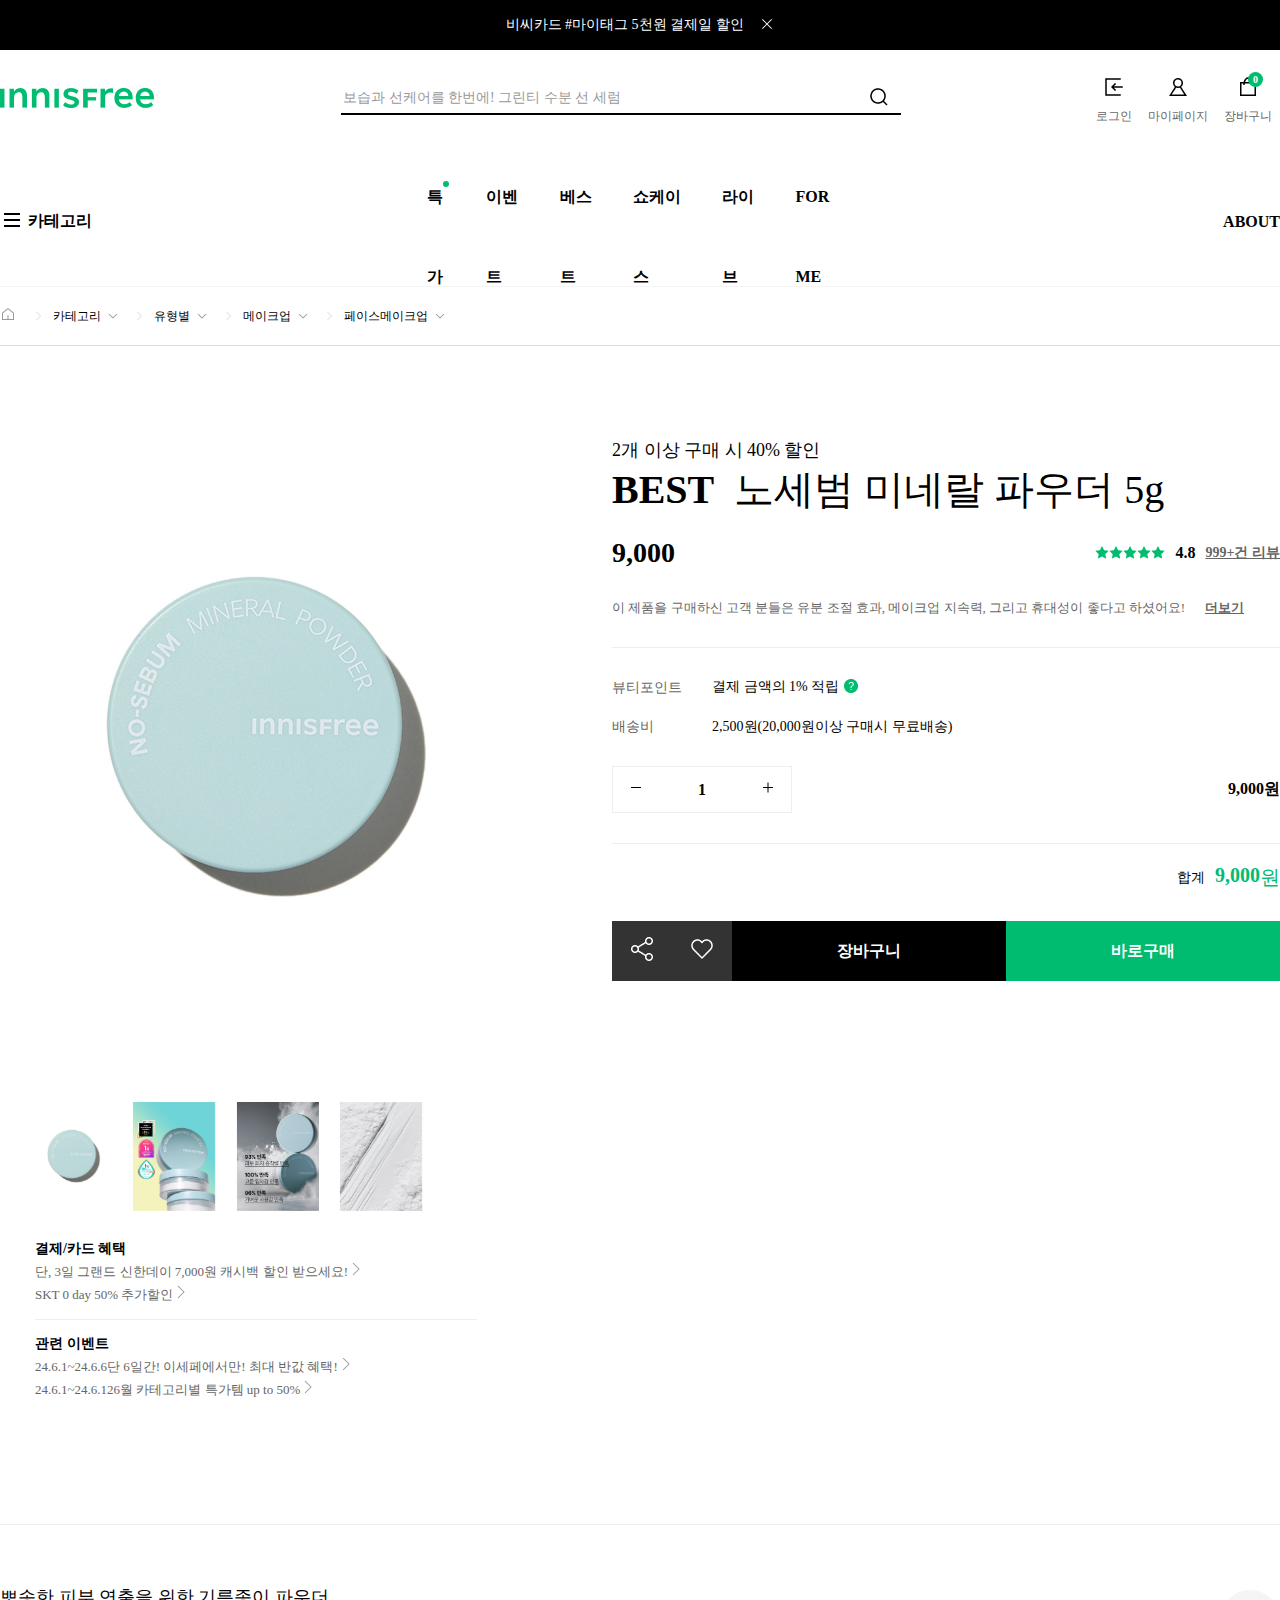
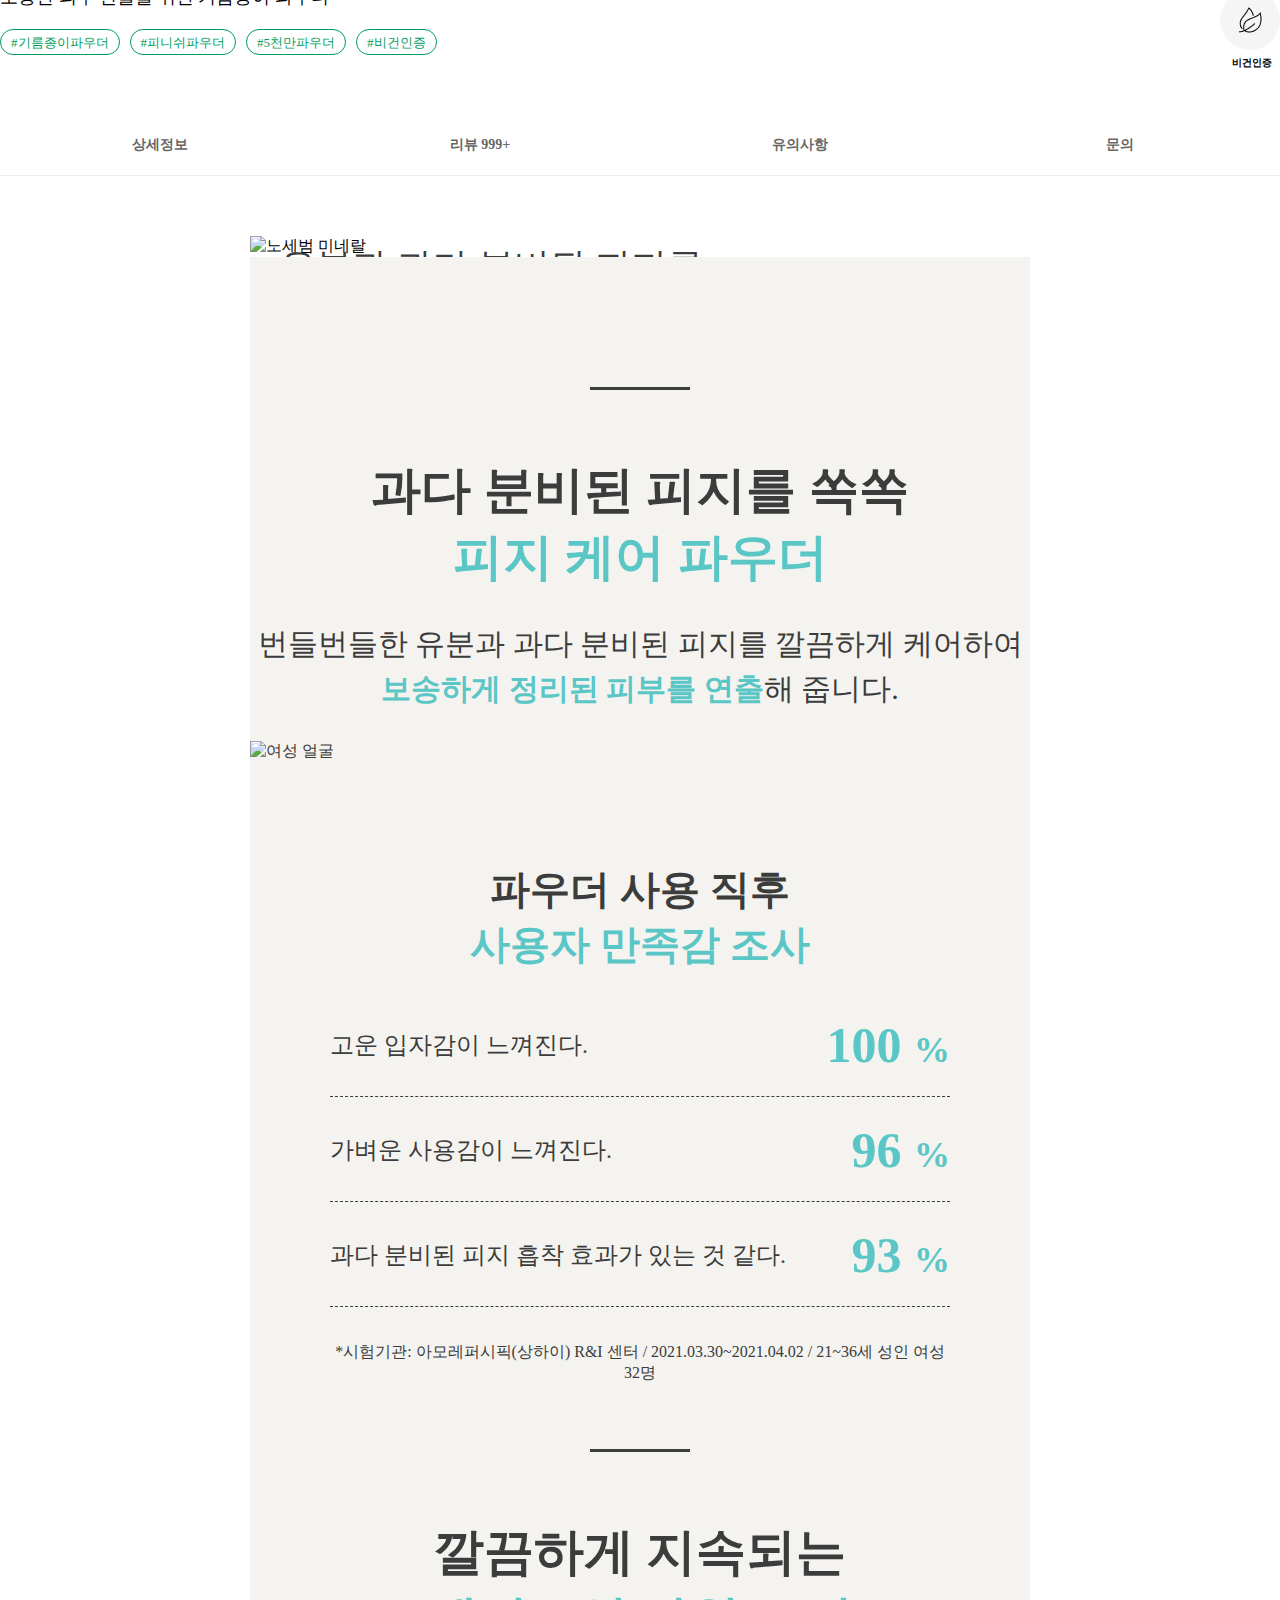
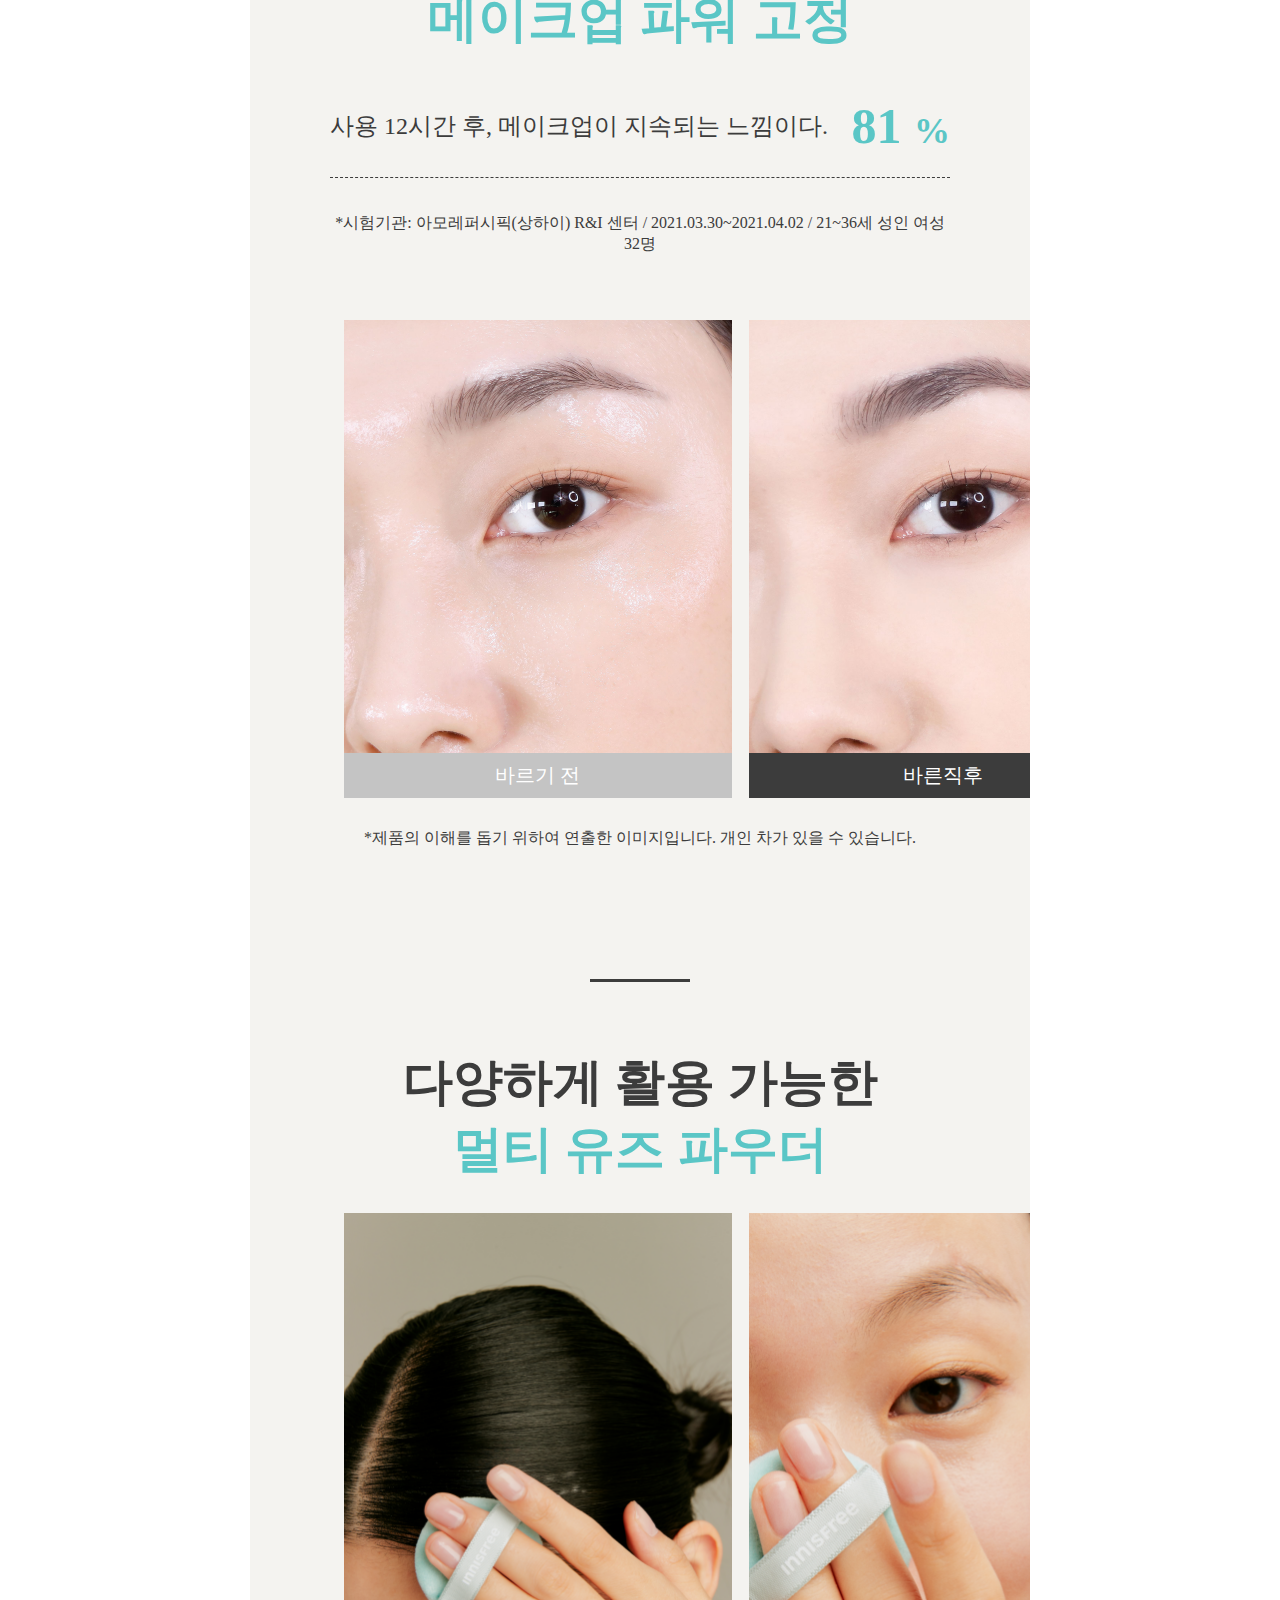
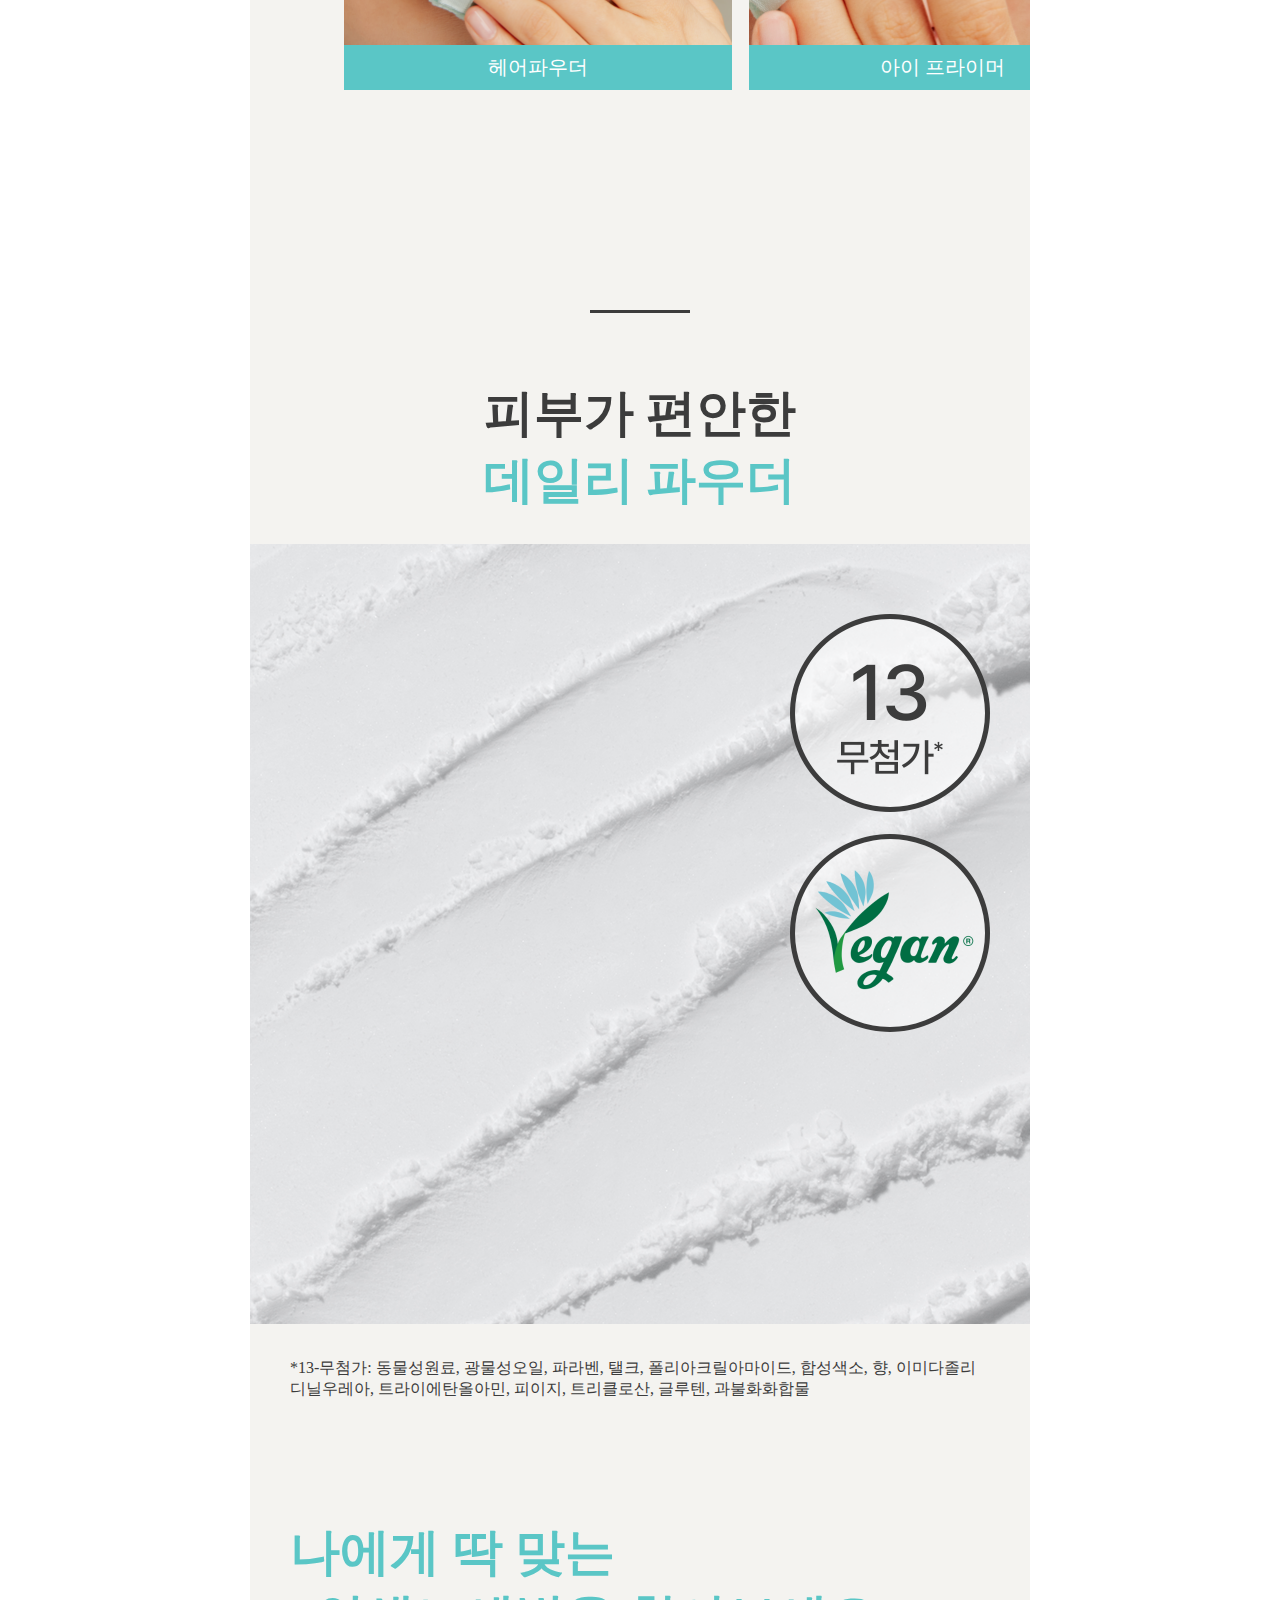
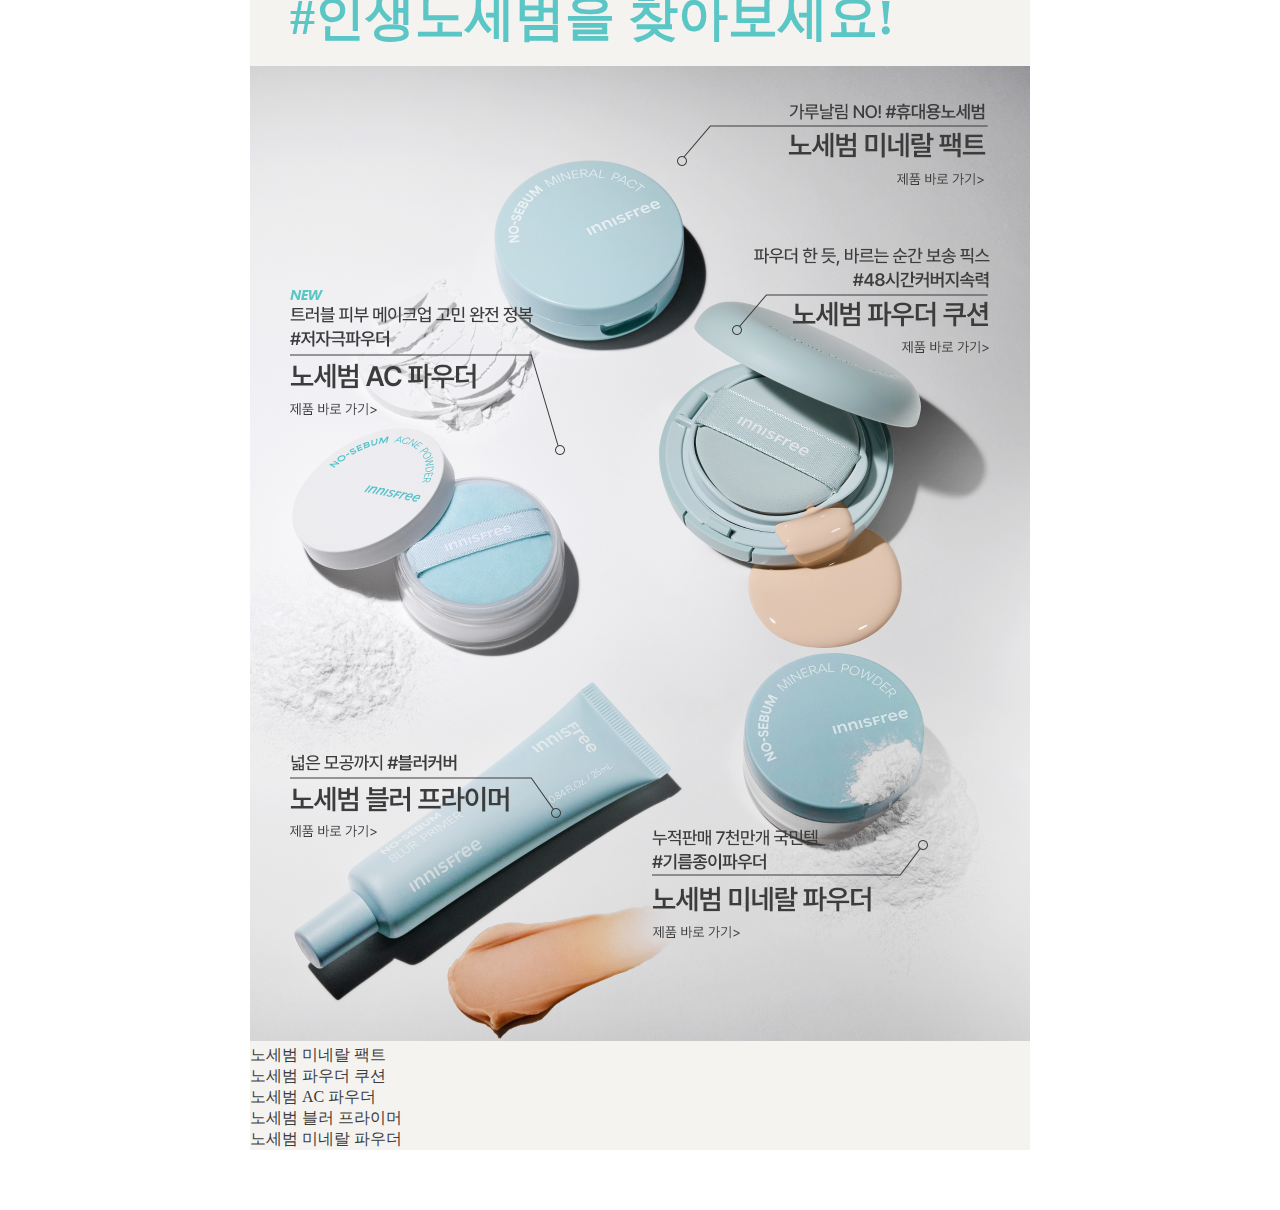
==== innisfree/index.html @ f5bc76f6 "슬라이드 이미지 수정" ====
<!DOCTYPE html>
<html lang="ko">

<head>
    <meta charset="UTF-8">
    <meta name="viewport" content="width=device-width, initial-scale=1.0">
    <meta property="description" content="이니스프리 노세범 파우더 상세페이지">
    <meta property="og:type" content="website">
    <meta property="og:title" content="이니스프리">
    <meta property="og:url" content="배포 후 생성 url">
    <meta property="og:image" content="./images/logo_innisfree.png">
    <title>이니스프리 노세범 파우더</title>
    <!-- CSS -->
    <link rel="stylesheet" href="https://cdn.jsdelivr.net/npm/swiper@11/swiper-bundle.min.css" />
    <link rel="stylesheet" href="css/global.css">
    <link rel="stylesheet" href="css/font.css">
    <link rel="stylesheet" href="css/style.css">
    <!-- JS -->
    <script src="https://cdn.jsdelivr.net/npm/swiper@11/swiper-bundle.min.js"></script>
    <script src="js/swiper.js"></script>
    <script src="js/jquery-3.7.1.min.js"></script>
</head>

<body>
    <div class="banner-top fs14">
        <p>비씨카드 #마이태그 5천원 결제일 할인<img src="images/ico_close16_white.png" alt="닫기"></p>
    </div>
    <header class="header">
        <div class="innerHeader">
            <div class="logo">
                <img src="images/logo_innisfree.png" alt="이니스프리 로고">
            </div>
            <fieldset class="innerHeader_sch">
                <legend>검색어 입력</legend>
                <input type="text" class="header_sch fs14">
                <button class="btn">
                    <div class="sch_icon">
                        <img src="images/ico_search24_black.png" alt="검색">
                    </div>
                </button>
                <!-- 검색창 텍스트 롤링 -->
                <div class="scroll_text fs14">
                    <ul class="scrollRoll" id="ticker">
                        <li>보습과 선케어를 한번에! 그린티 수분 선 세럼</li>
                        <li>그린티 장인 이니스프리 그린티 함유 제품 특가</li>
                    </ul>
                </div>
            </fieldset>

            <div class="header_dire">
                <ul class="dire_btn fs12">
                    <li class="dire_btn_list">
                        <a href="#">
                            <img src="images/ico_login24_black.png" alt="로그인">
                            <span>로그인</span>
                        </a>
                    </li>
                    <li class="dire_btn_list">
                        <a href="#">
                            <img src="images/ico_mypage24_black.png" alt="마이페이지">
                            <span>마이페이지</span>
                        </a>
                    </li>
                    <li class="dire_btn_list">
                        <a href="#">
                            <img src="images/ico_cart24_black.png" alt="장바구니">
                            <span>장바구니</span>
                            <span class="cart_count">0</span>
                        </a>
                    </li>
                </ul>
            </div>
        </div>
    </header>
    <!-- 메뉴 -->
    <div class="nav_wrap">
        <div class="nav_inner">
            <button class="category">
                <span><img src="images/ico_category.png" alt=""></span>
                카테고리
            </button>
        </div>
        <nav class="nav_inner gnb">
            <ul class="gnb_list">
                <li><a href="#">특가</a></li>
                <li><a href="#">이벤트</a></li>
                <li><a href="#">베스트</a></li>
                <li><a href="#">쇼케이스</a></li>
                <li><a href="#">라이브</a></li>
                <li><a href="#">FOR ME</a></li>
            </ul>
        </nav>
        <div class="nav_inner about">
            <a href="#">ABOUT</a>
        </div>
    </div>
    <!-- 서브카테고리 -->
    <section class="category" id="contentWith">
        <div class="sub_category">
            <ul class="sub_category_list fs12">
                <li>
                    <a href="#">
                        <img src="images/ico_location_home.png" alt="홈">
                    </a>
                </li>
                <li>
                    카테고리
                    <ul class="sub_category_inner fs14">
                        <li>카테고리</li>
                        <li>특가</li>
                        <li>이벤트</li>
                        <li>베스트</li>
                        <li>라이브</li>
                        <li>FOR ME</li>
                        <li>ABOUT</li>
                        <li>고객센터</li>
                        <li>마이페이지</li>
                        <li>공병수거 캠페인</li>
                        <li>멤버십</li>
                    </ul>
                </li>
                <li>
                    유형별
                    <ul class="sub_category_inner fs14">
                        <li>카테고리</li>
                        <li>특가</li>
                    </ul>
                </li>
                <li>
                    메이크업
                    <ul class="sub_category_inner fs14">
                        <li>스킨케어</li>
                        <li>메이크업</li>
                        <li>남성</li>
                        <li>헤어/바디/펫</li>
                        <li>기획 세트</li>
                        <li>미용소품</li>
                    </ul>
                </li>
                <li>
                    페이스메이크업
                    <ul class="sub_category_inner fs14">
                        <li>페이스메이크업</li>
                        <li>아이메이크업</li>
                        <li>립메이크업</li>
                        <li>네일</li>
                        <li>기획 세트</li>
                    </ul>
                </li>
            </ul>
        </div>
    </section>
    <!-- 메인 -->
    <main>
        <section id="contentWith" class="pdt_content">
            <!-- swiper 슬라이드 -->
            <div class="swiper_container">
                <div class="mySwiper2 swiper pdtslide">
                    <ul class="pdtslide_list swiper-wrapper">
                        <li class="swiper-slide pdtslide_inner">
                            <img src="images/main_slide_01.jpeg" />
                        </li>
                        <li class="swiper-slide pdtslide_inner">
                            <img src="images/main_slide_02.jpg" />
                        </li>
                        <li class="swiper-slide pdtslide_inner">
                            <img src="images/main_slide_03.jpg" />
                        </li>
                        <li class="swiper-slide pdtslide_inner">
                            <img src="images/main_slide_04.jpg" />
                        </li>
                    </ul>
                </div>
                <!-- swiper 썸네일 -->
                <div thumbsSlider="" class="swiper pdtslideThumb mySwiper">
                    <ul class="swiper-wrapper thumbList">
                        <li class="swiper-slide thumbList_inner">
                            <img src="images/main_slide_01.jpeg" />
                        </li>
                        <li class="swiper-slide thumbList_inner">
                            <img src="images/main_slide_02.jpg" />
                        </li>
                        <li class="swiper-slide thumbList_inner">
                            <img src="images/main_slide_03.jpg" />
                        </li>
                        <li class="swiper-slide thumbList_inner">
                            <img src="images/main_slide_04.jpg" />
                        </li>
                        <div class="swiper_control">
                            <div class="swiper-button-next">
                                <img src="images/arr_r24_gray.png" alt="화살표">
                            </div>
                            <div class="swiper-button-prev">
                                <img src="images/arr_r24_gray.png" alt="화살표">
                            </div>
                        </div>
                    </ul>
                </div>
                <!-- 카드 혜택 -->
                <div class="pdt_benefit">
                    <div class="bene_inner">
                        <p class="fs14">결제/카드 혜택</p>
                        <span class="fs13">단, 3일 그랜드 신한데이 7,000원 캐시백 할인 받으세요!</span>
                        <span class="fs13">SKT 0 day 50% 추가할인</span>
                    </div>
                    <div class="bene_inner">
                        <p class="fs14">관련 이벤트</p>
                        <span class="fs13">24.6.1~24.6.6단 6일간! 이세페에서만! 최대 반값 혜택!</span>
                        <span class="fs13">24.6.1~24.6.126월 카테고리별 특가템 up to 50%</span>
                    </div>
                </div>
            </div>
            <!-- 상품 가격 -->
            <div class="pdt_content_wrap">
                <div class="pdt_info">
                    <div class="title_wrap">
                        <span class="pdtToptxt fs18">
                            2개 이상 구매 시 40% 할인
                        </span>
                        <h2 class="tit fs40">
                            <span>BEST</span>노세범 미네랄 파우더 5g
                        </h2>
                    </div>
                    <div class="pdt_price">
                        <h3 class="fs28">9,000</h3>
                        <div class="pdt_price_rv">
                            <a href="#">
                                <img src="images/stars_grade.png" alt="별 평점">
                                <span class="price_rv_inner">4.8</span>
                                <span class="fs14">999+건 리뷰</span>
                            </a>
                        </div>
                    </div>
                    <div class="pdt_review fs13">
                        <p>
                            이 제품을 구매하신 고객 분들은 유분 조절 효과, 메이크업 지속력, 그리고 휴대성이 좋다고 하셨어요!
                        </p>
                        <button class="moreBtn">
                            <a href="#">
                                더보기
                            </a>
                        </button>
                    </div>
                </div>
                <div class="pdtOrderTxt fs14">
                    <dl>
                        <dt class="pdtOrderTxt_1">뷰티포인트</dt>
                        <dt class="pdtOrderTxt_2">결제 금액의 1% 적립
                            <button>
                                <img src="images/ico_tooltip.png" alt="">
                            </button>
                        </dt>
                    </dl>
                    <dl>
                        <dt class="pdtOrderTxt_1">배송비</dt>
                        <dt class="pdtOrderTxt_2">2,500원(20,000원이상 구매시 무료배송)</dt>
                    </dl>
                </div>
                <div class="pdtCount">
                    <div class="pdt_inner">
                        <button onclick="changeCount('minus');" class="minusBtn" id="minusBtn">
                            <img src="images/ico_dec.png" alt="수량 감소">
                        </button>
                        <input type="text" value="1" class="pdtcalc" id="result">
                        <button onclick="changeCount('plus');" class="plusBtn" id="plusBtn">
                            <img src="images/ico_inc.png" alt="수량 증가">
                        </button>
                    </div>
                    <p>9,000원</p>
                </div>
                <div class="pdtTotal fs20">
                    <span class="fs14">합계</span>
                    <span class="pdtTot_Sum" id="pdtTot_Sum">9,000</span>원
                </div>
                <div class=" btnWrap">
                    <button class="btn_ico">
                        <img src="images/ico_share_white.png" alt="공유하기">
                    </button>
                    <button class="btn_ico">
                        <img src="images/ico_heart32_white.png" alt="찜하기">
                    </button>
                    <button class="cartBtn">
                        장바구니
                    </button>
                    <button class="buyBtn">
                        바로구매
                    </button>
                </div>
            </div>
        </section>
        <!-- 상품 해시태그 & 비건 인증 -->
        <section id="contentWith" class="pdt_tag">
            <div class="pdt_tag_inner">
                <h3 class="description fs18">
                    뽀송한 피부 연출을 위한 기름종이 파우더
                </h3>
                <ul class="fs13">
                    <li>#기름종이파우더</li>
                    <li>#피니쉬파우더</li>
                    <li>#5천만파우더</li>
                    <li>#비건인증</li>
                </ul>
            </div>
            <div class="vegan_mark">
                <img src="images/ico_vegan.png" alt="비건인증마크">
                <span>비건인증</span>
            </div>
        </section>
        <!-- 탭메뉴 -->
        <section class="pdt_tabmenu" id="contentWith">
            <div class="tabmenu_wrap">
                <ul class="tabmenu_inner fs14" id="tabmenu_inner">
                    <li onclick="tabOpen()" data-tab-target="#tab1"><a href="#">상세정보</a>
                    </li>
                    <li onclick="tabOpen()" data-tab-target="#tab2"><a href="#">리뷰 <span>999+</span></a>
                    </li>
                    <li onclick="tabOpen()" data-tab-target="#tab3"><a href="#">유의사항</a></li>
                    <li onclick="tabOpen()" data-tab-target="#tab4"><a href="#">문의</a></li>
                </ul>
            </div>
            <div class="tabmenu_contents">
                <div class="tabCon_list">
                    <div class="prd_sec">
                        <!-- sec01 -->
                        <section class="sec01 w780">
                            <img src="images/img_sec01.png" alt="노세범 미네랄">
                            <div class="sec_text">
                                <p class="sub fs36">
                                    유분과 과다 분비된 피지를<br>
                                    깔끔하게 케어해주는 기름종이 파우더
                                </p>
                                <h2 class="titimg">
                                    <img src="images/img_nosebum_title.png" alt="노세범 제품명">
                                </h2>
                                <p class="subB fs30">노세범 미네랄 파우더</p>
                            </div>
                        </section>
                        <!-- sec02 -->
                        <section class="sec02 w780">
                            <div class="sec_text">
                                <h2 class="subtitle fs50">
                                    과다 분비된 피지를 쏙쏙<br>
                                    <span class="txt_mint">피지 케어 파우더</span>
                                </h2>
                                <p class="sub fs30">
                                    번들번들한 유분과 과다 분비된 피지를 깔끔하게 케어하여
                                    <span class="txt_mint">보송하게 정리된 피부를 연출</span>해 줍니다.
                                </p>
                            </div>
                            <img src="images/img_sec02.png" alt="여성 얼굴" class="sec02_img">
                            <div class="sec_review">
                                <h3 class="title2 fs40">
                                    파우더 사용 직후<br>
                                    <span class="txt_mint">사용자 만족감 조사</span>
                                </h3>
                                <div class="review_list">
                                    <div class="review_inner">
                                        <span class="txt fs24">
                                            고운 입자감이 느껴진다.
                                        </span>
                                        <div class="rv_num txt_mint fs36">
                                            <span class="rv_count fs50" id="rv_count1">100
                                            </span>
                                            %
                                        </div>
                                    </div>
                                    <div class="review_inner">
                                        <span class="txt fs24">
                                            가벼운 사용감이 느껴진다.
                                        </span>
                                        <div class="rv_num txt_mint fs36">
                                            <span class="rv_count fs50" id="rv_count2">96
                                            </span>
                                            %
                                        </div>
                                    </div>
                                    <div class="review_inner">
                                        <span class="txt fs24">과다 분비된 피지 흡착 효과가 있는 것 같다.</span>
                                        <div class="rv_num txt_mint fs36">
                                            <span class="rv_count fs50" id="rv_count3">93
                                            </span>
                                            %
                                        </div>
                                    </div>
                                    <p>*시험기관: 아모레퍼시픽(상하이) R&I 센터 / 2021.03.30~2021.04.02 / 21~36세 성인 여성 32명
                                    </p>
                                </div>
                                <div class="sec_text">
                                    <h2 class="subtitle fs50">
                                        깔끔하게 지속되는<br>
                                        <span class="txt_mint">메이크업 파워 고정</span>
                                    </h2>
                                    <div class="review_list">
                                        <div class="review_inner">
                                            <span class="txt fs24">사용 12시간 후, 메이크업이 지속되는 느낌이다.</span>
                                            <div class="rv_num txt_mint fs36">
                                                <span class="rv_count fs50" id="rv_count4">81
                                                </span>
                                                %
                                            </div>
                                        </div>
                                        <p>*시험기관: 아모레퍼시픽(상하이) R&I 센터 / 2021.03.30~2021.04.02 / 21~36세 성인 여성 32명
                                        </p>
                                    </div>
                                </div>
                            </div>
                            <!-- sec02 Swiper -->
                            <div class="swiper mySwiper review_slide01">
                                <div class="swiper-wrapper review_slide_wrapper">
                                    <div class="swiper-slide review_slide rvSlide01">
                                        <img src="images/img_sec02_slide1.png" alt="">
                                        <span class="txt fs20">바르기 전</span>
                                    </div>
                                    <div class="swiper-slide review_slide rvSlide02">
                                        <img src="images/img_sec02_slide2.png" alt="">
                                        <span class="txt fs20">바른직후</span>
                                    </div>
                                    <div class="swiper-slide review_slide rvSlide03">
                                        <img src="images/img_sec02_slide3.png" alt="">
                                        <span class="txt fs20">12시간 후</span>
                                    </div>
                                </div>
                                <p>*제품의 이해를 돕기 위하여 연출한 이미지입니다. 개인 차가 있을 수 있습니다.</p>
                            </div>
                        </section>
                        <!-- sec03 -->
                        <section class="sec03 w780">
                            <div class="sec_text">
                                <h2 class="subtitle fs50">
                                    다양하게 활용 가능한<br>
                                    <span class="txt_mint">멀티 유즈 파우더</span>
                                </h2>
                            </div>
                            <!-- sec03 Swiper -->
                            <div class="swiper mySwiper review_slide02">
                                <div class="swiper-wrapper review_slide_wrapper">
                                    <div class="swiper-slide review_slide rvSlide04">
                                        <img src="images/img_sec02_slide4.png" alt="">
                                        <span class="txt fs20">헤어파우더</span>
                                    </div>
                                    <div class="swiper-slide review_slide rvSlide05">
                                        <img src="images/img_sec02_slide5.png" alt="">
                                        <span class="txt fs20">아이 프라이머</span>
                                    </div>
                                    <div class="swiper-slide review_slide rvSlide06">
                                        <img src="images/img_sec02_slide6.png" alt="">
                                        <span class="txt fs20">스킨케어 픽서</span>
                                    </div>
                                </div>
                            </div>
                        </section>
                        <!-- sec04 -->
                        <section class="sec04 w780">
                            <div class="sec_text">
                                <h2 class="subtitle fs50">
                                    피부가 편안한<br>
                                    <span class="txt_mint">데일리 파우더</span>
                                </h2>
                            </div>
                            <div class="sec04_texture">
                                <img src="images/img_sec04.png" alt="노세범 텍스쳐">
                            </div>
                            <p>*13-무첨가: 동물성원료, 광물성오일, 파라벤, 탤크, 폴리아크릴아마이드, 합성색소, 향, 이미다졸리디닐우레아, 트라이에탄올아민, 피이지, 트리클로산,
                                글루텐, 과불화화합물</p>
                        </section>
                        <!-- sec05 -->
                        <section class="sec05 w780">
                            <h3 class="prdsubtit txt_mint fs50">
                                나에게 딱 맞는<br>
                                #인생노세범을 찾아보세요!
                            </h3>
                            <div class="sec05_drc">
                                <div class="sec05_prdImg">
                                    <img src="images/img_sec05.png" alt="노세범 시리즈">
                                </div>
                                <div class="sec05_btns">
                                    <div class="sec05_bt1">
                                        <span class="hide">노세범 미네랄 팩트</span>
                                        <a href="#"></a>
                                    </div>
                                    <div class="sec05_bt2">
                                        <span class="hide">노세범 파우더 쿠션</span>
                                        <a href="#"></a>
                                    </div>
                                    <div class="sec05_bt3">
                                        <span class="hide">노세범 AC 파우더</span>
                                        <a href="#"></a>
                                    </div>
                                    <div class="sec05_bt4">
                                        <span class="hide">노세범 블러 프라이머</span>
                                        <a href="#"></a>
                                    </div>
                                    <div class="sec05_bt5">
                                        <span class="hide">노세범 미네랄 파우더</span>
                                        <a href="#"></a>
                                    </div>
                                </div>
                            </div>

                        </section>
                    </div>
                </div>
        </section>
    </main>


    <script src="js/main.js"></script>
</body>


</html>
---- innisfree/css/global.css ----
@charset "utf-8";

:root {
    /* color */
    --color-accent: #00BC70;
    --color-accent2: #009D5E;
    --color-sub1: #5AC6C6;
    --color-sub2: #F4F3F0;
    --color_white: #FFFFFF;
    --color_black: #000000;
    --color_darkBlack: #3c3c3c;
    --color_darkGray: #666666;
    --color_gray1: #C4C4C4;
    --color_gray2: #d9d9d9;
    --color_gray3: #EEEEEE;
    --color_gray4: #f5f5f5;
    --color_gray5: #dddddd;


    /* font-size */
    .fs12 {
        font-size: 0.75rem;
    }

    .fs13 {
        font-size: 0.813rem;
    }

    .fs14 {
        font-size: 0.875rem;
    }

    .fs18 {
        font-size: 1.125rem;
    }

    .fs20 {
        font-size: 1.25rem;
    }

    .fs22 {
        font-size: 1.375rem;
    }

    .fs24 {
        font-size: 1.5rem;
    }

    .fs28 {
        font-size: 1.75rem;
    }

    .fs30 {
        font-size: 1.875rem;
    }

    .fs32 {
        font-size: 2rem;
    }

    .fs36 {
        font-size: 2.25rem;
    }

    .fs40 {
        font-size: 2.5rem;
    }

    .fs44 {
        font-size: 2.75rem;
    }

    .fs50 {
        font-size: 3.125rem;
    }


    /* width */
    .w780 {
        width: 780px;
        margin: 0 auto;
    }

    .w780>img {
        width: 100%;
        display: flex;
    }
}
---- innisfree/css/font.css ----
@charset "utf-8";

@font-face {
    font-family: 'Pretendard';
    font-weight: 300;
    font-display: swap;
    src: local('Pretendard Light'),
        url(../fonts/Pretendard-ExtraLight.woff2) format('woff2');
}

@font-face {
    font-family: 'Pretendard';
    font-weight: 400;
    font-display: swap;
    src: local('Pretendard Regular'),
        url(../fonts/Pretendard-Regular.woff2) format('woff2');
}

@font-face {
    font-family: 'Pretendard';
    font-weight: 500;
    font-display: swap;
    src: local('Pretendard Medium'),
        url(../fonts/Pretendard-Medium.woff2) format('woff2');
}

@font-face {
    font-family: 'Pretendard';
    font-weight: 600;
    font-display: swap;
    src: local('Pretendard Bold'),
        url(../fonts/Pretendard-Bold.woff2) format('woff2');
}

@font-face {
    font-family: 'Pretendard';
    font-weight: 700;
    font-display: swap;
    src: local('Pretendard Black'),
        url(../fonts/Pretendard-Black.woff2) format('woff2');
}
---- innisfree/css/style.css ----
@charset "utf-8";
@import url('reset.css');

/* 공통속성 */
/* input, 버튼 */
input,
button {
    all: unset;
    cursor: pointer;
    vertical-align: middle;
}

#contentWith {
    max-width: 1280px;
    margin: 0 auto;
}

/*강조 색상*/
.txt_mint {
    color: var(--color-sub1);
}

/* banner-top */
.banner-top {
    height: 50px;
    line-height: 50px;
    color: var(--color_white);
    background: var(--color_black);
}

.banner-top>p {
    display: flex;
    align-items: center;
    justify-content: center;
}

.banner-top>p>img {
    margin-left: 15px;
    margin-top: -3px;
}

/*header */
header .innerHeader {
    max-width: 1280px;
    margin: auto;
    display: flex;
    justify-content: space-between;
    align-items: center;
    padding-top: 25px;
}

header .innerHeader .innerHeader_sch {
    position: relative;
    width: 560px;
    display: flex;
    justify-content: space-between;
    color: #999999;
    border-bottom: 2px solid var(--color_black);
    padding-right: 10px;
}

header .innerHeader .innerHeader_sch>legend {
    display: none;
}

header .innerHeader .scroll_text {
    position: absolute;
    height: 50px;
    overflow: hidden;
    left: 2px;
    top: -12px;
}

header .innerHeader .scroll_text .scrollRoll {
    position: relative;
    width: 100%;
    height: auto;
}

header .innerHeader .scroll_text .scrollRoll>li {
    width: 100%;
    height: 50px;
    line-height: 50px;
}

/* header_dire */
header .innerHeader .header_dire .dire_btn {
    display: flex;
}

header .innerHeader .header_dire .dire_btn .dire_btn_list {
    text-align: center;
    margin: 0 8px;
}

header .innerHeader .header_dire .dire_btn .dire_btn_list>a>span {
    display: block;
    text-align: center;
    color: var(--color_darkGray);
    margin-top: 5px;
    position: relative;
}

header .innerHeader .header_dire .dire_btn .dire_btn_list .cart_count {
    display: inline-block;
    width: 15px;
    height: 15px;
    border-radius: 10px;
    font-size: 10px;
    line-height: 16px;
    font-weight: 700;
    background: var(--color-accent);
    color: var(--color_white);
    position: absolute;
    top: 67px;
}

/* nav */
.nav_wrap {
    max-width: 1280px;
    margin: auto;
    display: flex;
    justify-content: space-between;
    align-items: center;
    padding-top: 32px
}

.nav_wrap .nav_inner {
    font-weight: 800;
    width: calc(100% / 3);
}

.nav_wrap .nav_inner .category>span {
    display: inline-block;
    vertical-align: middle;
}

.nav_wrap .gnb .gnb_list {
    display: flex;
    justify-content: space-between;
}

.nav_wrap .gnb .gnb_list>li {
    margin-right: 30px;
    position: relative;
}

.nav_wrap .gnb .gnb_list>li:last-child {
    margin-right: 0;
}

.nav_wrap .gnb .gnb_list>li:first-child ::after {
    content: "";
    width: 6px;
    height: 6px;
    border-radius: 5px;
    background: var(--color-accent);
    position: absolute;
    top: 24px;
}

.nav_wrap .gnb .gnb_list>li>a {
    display: inline-block;
    line-height: 80px;
    height: 80px;
}

.nav_wrap .nav_inner.about {
    text-align: end;
}

/* section.category */
section.category .sub_category .sub_category_list {
    display: flex;
    align-items: center;
    height: 60px;
    border-top: 1px solid var(--color_gray4);
    border-bottom: 1px solid var(--color_gray5);
}

section.category .sub_category .sub_category_list>li {
    margin-left: 10px;
    cursor: pointer;
    position: relative;
}

section.category .sub_category .sub_category_list>li::before {
    content: "";
    display: inline-block;
    opacity: 0.3;
    width: 8px;
    height: 8px;
    margin: 0 8px;
    background: url('../images/arr_r16_gray.png') no-repeat 50% 50%;
}

section.category .sub_category .sub_category_list>li::after {
    content: "";
    display: inline-block;
    width: 8px;
    height: 8px;
    margin-left: 5px;
    background: url('../images/arr_location_gray.png') no-repeat 50% 50%;
}

section.category .sub_category .sub_category_list>li:first-child {
    margin: 0;
    display: flex;
    align-items: center;
}

section.category .sub_category .sub_category_list>li:first-child::before {
    display: none;
}

section.category .sub_category .sub_category_list>li:first-child::after {
    display: none;
}

section.category .sub_category .sub_category_list>li>.sub_category_inner {
    position: absolute;
    background: var(--color_white);
    border: 1px solid var(--color_gray5);
    max-height: 420px;
    width: 170px;
    top: 25px;
    left: 20px;
    padding: 0 10px;
    display: none;
    z-index: 10;
}

section.category .sub_category .sub_category_list>li>.sub_category_inner>li {
    padding: 10px 15px;
    color: var(--color_darkGray);
}

section.category .sub_category .sub_category_list>li>.sub_category_inner>li:hover {
    font-weight: 700;
    color: var(--color-accent);
}

/* * main 시작 * */
/* section. slide_content */
section.pdt_content {
    display: flex;
    padding: 60px 0 120px;
    border-bottom: 1px solid var(--color_gray3);
}

/* swiper css */
/* main slide */
.swiper_container {
    width: 40%;
}

.pdtslide.mySwiper2 {
    display: flex;
    width: 100%;
    overflow: hidden;
}

.pdtslide.mySwiper2 .pdtslide_list .pdtslide_inner>img {
    width: 500px;
}

/* slide Thumb */
.pdtslideThumb {
    margin: 25px 0;
    cursor: pointer;
}

.pdtslideThumb .thumbList .thumbList_inner>img {
    width: 82px;
    height: 109px;
    margin-left: 30px;
}

/* 슬라이드 버튼 */
.swiper-button-next::after,
.swiper-button-prev::after {
    display: none;
}

.swiper_control {
    position: absolute;
    top: 50%;
    width: 100%;
    display: none;
}

.pdtslideThumb:hover .swiper_control {
    display: block;

}

.swiper-button-prev {
    transform: rotate(180deg);
}

/* pdt_benefit */

section.pdt_content .pdt_benefit {
    padding: 0 35px;
}


section.pdt_content .pdt_benefit .bene_inner {
    margin-top: 15px;
}

section.pdt_content .pdt_benefit .bene_inner:last-child {
    border-top: 1px solid var(--color_gray3);
    padding-top: 15px;

}

section.pdt_content .pdt_benefit .bene_inner>p {
    font-weight: 800;
    padding-bottom: 5px;
}

section.pdt_content .pdt_benefit .bene_inner>span {
    color: var(--color_darkGray);
    margin-bottom: 5px;
    display: block;
    position: relative;
}

section.pdt_content .pdt_benefit .bene_inner>span::after {
    content: '';
    display: inline-block;
    width: 18px;
    height: 18px;
    top: -2px;
    position: absolute;
    background: url('../images/arr_r16_gray.png') no-repeat;
}

/* *상품가격시작* */
/* pst_content_wrap */

section.pdt_content .pdt_content_wrap {
    width: 55%;
    margin-left: 100px;
    margin-top: 32px;
}

section.pdt_content .pdt_content_wrap .pdt_info .title_wrap .pdtToptxt {
    margin-bottom: 5px;
}

section.pdt_content .pdt_content_wrap .pdt_info .title_wrap .tit>span {
    display: inline-block;
    margin-right: 20px;
    font-weight: 800;
}

section.pdt_content .pdt_content_wrap .pdt_info .pdt_price {
    display: flex;
    align-items: center;
    justify-content: space-between;
    padding: 20px 0 30px;
}

section.pdt_content .pdt_content_wrap .pdt_info .pdt_price>h3 {
    font-weight: 800;
}

section.pdt_content .pdt_content_wrap .pdt_info .pdt_price .pdt_price_rv>a {
    display: flex;
    align-items: center;
}

section.pdt_content .pdt_content_wrap .pdt_info .pdt_price .pdt_price_rv .price_rv_inner {
    margin: 0 10px;
    font-weight: 800;
}

section.pdt_content .pdt_content_wrap .pdt_info .pdt_price .pdt_price_rv>a>span:last-child {
    color: var(--color_darkGray);
    font-weight: 800;
    text-decoration: underline;
}

section.pdt_content .pdt_content_wrap .pdt_info .pdt_review {
    display: flex;
    padding-bottom: 30px;
    color: var(--color_darkGray);
}

section.pdt_content .pdt_content_wrap .pdt_info .pdt_review .moreBtn {
    font-weight: 800;
    margin-left: 20px;
    text-decoration: underline;
}

/* 주문혜택 */
section.pdt_content .pdt_content_wrap .pdtOrderTxt {
    display: flex;
    flex-direction: column;
    gap: 20px;
    padding: 30px 0;
    border-top: 1px solid var(--color_gray3);
}

section.pdt_content .pdt_content_wrap .pdtOrderTxt>dl {
    display: flex;
    align-items: center;
}

section.pdt_content .pdt_content_wrap .pdtOrderTxt>dl>dt.pdtOrderTxt_1 {
    color: var(--color_darkGray);
    width: 100px;
}


section.pdt_content .pdt_content_wrap .pdtCount {
    padding-bottom: 30px;
    display: flex;
    justify-content: space-between;
    align-items: center;
    border-bottom: 1px solid var(--color_gray3);
}

section.pdt_content .pdt_content_wrap .pdtCount .pdt_inner {
    display: inline-flex;
    width: 180px;
    align-items: center;
    justify-content: space-between;
    border: 1px solid var(--color_gray3)
}

section.pdt_content .pdt_content_wrap .pdtCount .pdt_inner>button {
    padding: 12px 15px;
    flex: none;
}

section.pdt_content .pdt_content_wrap .pdtCount .pdt_inner .pdtcalc {
    text-align: center;
    font-weight: 800;
    flex: 1;
    width: 100%;
}

section.pdt_content .pdt_content_wrap .pdtCount>p {
    font-weight: 800;
}

/* 총 가격 */
section.pdt_content .pdt_content_wrap .pdtTotal {
    display: flex;
    justify-content: end;
    padding-top: 20px;
    color: var(--color-accent);
}

section.pdt_content .pdt_content_wrap .pdtTotal>span.fs14 {
    display: inline-block;
    margin-top: 5px;
    color: var(--color_black);
}

section.pdt_content .pdt_content_wrap .pdtTotal .pdtTot_Sum {
    font-weight: 800;
    margin-left: 10px;
}

/* 장바구니, 구매하기 버튼 */
section.pdt_content .pdt_content_wrap .btnWrap {
    background: var(--color_black);
    color: var(--color_white);
    margin-top: 30px;
    display: flex;
    align-items: center;
}

section.pdt_content .pdt_content_wrap .btnWrap .btn_ico {
    width: 60px;
    height: 60px;
    text-align: center;
    background: #333;
}

section.pdt_content .pdt_content_wrap .btnWrap .cartBtn,
section.pdt_content .pdt_content_wrap .btnWrap .buyBtn {
    flex: 1;
    text-align: center;
    font-weight: 800;
    height: 60px;
}

section.pdt_content .pdt_content_wrap .btnWrap .buyBtn {
    background: var(--color-accent);
}

/* section.pdt_tag */
section.pdt_tag {
    padding: 60px 0;
    display: flex;
    justify-content: space-between;
    align-items: center;
}

section.pdt_tag .pdt_tag_inner>ul {
    display: flex;
    color: var(--color-accent2);
    margin-top: 20px;
    gap: 10px;
}

section.pdt_tag .pdt_tag_inner>ul>li {
    height: 26px;
    line-height: 26px;
    border: 1px solid var(--color-accent2);
    border-radius: 20px;
    padding: 0 10px;
    vertical-align: middle;
}

section.pdt_tag .vegan_mark {
    background: var(--color_gray4);
    width: 60px;
    height: 60px;
    border-radius: 30px;
    display: flex;
    flex-direction: column;
    text-align: center;
    position: relative;
}

section.pdt_tag .vegan_mark>img {
    position: absolute;
    top: 50%;
    left: 50%;
    transform: translate(-50%, -50%);
}

section.pdt_tag .vegan_mark>span {
    font-size: 10px;
    font-weight: 800;
    position: absolute;
    top: 66px;
    left: 12px;
}

/* 상세정보 위 탭메뉴 */
section.pdt_tabmenu .tabmenu_wrap {
    border-bottom: 1px solid var(--color_gray3);
}

section.pdt_tabmenu .tabmenu_wrap .tabmenu_inner {
    font-weight: 800;
    color: var(--color_darkGray);
    display: flex;
    justify-content: space-between;
    align-items: center;
}

section.pdt_tabmenu .tabmenu_wrap .tabmenu_inner>li {
    width: calc(100% / 4);
    text-align: center;
    height: 60px;
    line-height: 60px;
    position: relative;
}

section.pdt_tabmenu .tabmenu_wrap .tabmenu_inner>li>a {
    display: inline-block;
}

/* prd_sec (tabcontent) */
/* sec01 */
.prd_sec {
    padding: 60px 0;
}

.prd_sec .sec01 {
    position: relative;
}

.prd_sec .sec01 .sec_text {
    position: absolute;
    top: 40%;
    margin: 0 30px;
    color: var(--color_darkBlack);
}

.prd_sec .sec_text .sub {
    font-weight: 500;
    line-height: 45px;
}

.prd_sec .sec01 .sec_text .titimg>img {
    width: 100%;
    height: 100%;
    margin: 20px 0 30px;
}

.prd_sec .sec01 .sec_text .subB {
    font-weight: 700;
}

/* sec02 */
.prd_sec .sec02 {
    padding: 100px 0;
    background: var(--color-sub2);
    position: relative;
    color: var(--color_darkBlack);
}

.prd_sec .sec_text .subtitle::before {
    position: absolute;
    top: 30px;
    left: 50%;
    transform: translateX(-50%);
    content: '';
    display: block;
    width: 100px;
    height: 3px;
    background: var(--color_darkBlack);
}

.prd_sec .sec_text .subtitle:first-child ::before {
    display: none;
}

.prd_sec .sec02 .sec_text .subtitle {
    font-weight: 700;
    text-align: center;
    padding-top: 100px;
    position: relative;
}

.prd_sec .sec02 .sec_text .sub {
    margin: 30px 0;
    text-align: center;
}

.prd_sec .sec02 .sec_text .sub>span {
    display: inline-block;
    font-weight: 700;
}

.prd_sec .sec02 .sec_review {
    margin-top: 100px;
    text-align: center;
}

.prd_sec .sec02 .sec_review .title2 {
    font-weight: 700;
    line-height: 55px;
}

.prd_sec .sec02 .sec_review .review_list {
    margin: 20px 80px 30px;
}

.prd_sec .sec02 .sec_review .review_list .review_inner {
    display: flex;
    justify-content: space-between;
    align-items: center;
    height: 105px;
    position: relative;
}

.prd_sec .sec02 .sec_review .review_list .review_inner::after {
    position: absolute;
    content: '';
    display: block;
    width: 100%;
    bottom: 0;
    border-bottom: 1px dashed var(--color_darkBlack);
}

.prd_sec .sec02 .sec_review .review_list .review_inner .rv_num {
    font-weight: 800;
}

.prd_sec .sec02 .sec_review p {
    margin: 35px 0;
}

.prd_sec .sec02 .sec_review .review_list .review_inner:last-child::after {
    position: absolute;
    content: '';
    display: block;
    width: 100%;
    top: 0;
    border-top: 1px dashed var(--color_darkBlack);
}

/* sec02 swiper slide*/
.swiper.review_slide01 {
    width: 100%;
    height: 100%;
    color: var(--color_darkBlack);
    text-align: center;
}

.review_slide_wrapper {
    padding: 30px 0;
}

.swiper-slide.review_slide {
    display: flex;
    justify-content: center;
    align-items: center;
}

.swiper-slide.review_slide img {
    display: block;
    width: 388px;
    height: 100%;
    object-fit: cover;
    position: relative;
}

.swiper-slide.review_slide span.txt {
    display: block;
    width: 388px;
    height: 45px;
    text-align: center;
    line-height: 45px;
    color: var(--color_white);
    position: absolute;
    bottom: 0;
}

.swiper-slide.review_slide.rvSlide01 span.txt {
    background: #c4c4c4;
}

.swiper-slide.review_slide.rvSlide02 span.txt {
    background: #3c3c3c;
}

.swiper-slide.review_slide.rvSlide03 span.txt {
    background: #5Ac6c6;
}

/* sec03 */
.prd_sec .sec03 {
    padding-top: 100px;
    background: var(--color-sub2);
    position: relative;
    color: var(--color_darkBlack);
}

.prd_sec .sec03 .sec_text .subtitle {
    font-weight: 700;
    text-align: center;
}


/* sec03 swiper slide*/
.swiper.review_slide02 {
    width: 100%;
    height: 100%;
    color: var(--color_darkBlack);
    text-align: center;
}

.swiper.review_slide02 .review_slide_wrapper {
    margin-bottom: 160px;
}

.swiper-slide.review_slide {
    display: flex;
    justify-content: center;
    align-items: center;
}

.swiper-slide.review_slide img {
    display: block;
    width: 388px;
    height: 100%;
    object-fit: cover;
    position: relative;
}

.swiper-slide.review_slide span.txt {
    display: block;
    width: 388px;
    height: 45px;
    text-align: center;
    line-height: 45px;
    color: var(--color_white);
    position: absolute;
    bottom: 0;
    background: #5Ac6c6;
}

/* sec 04 */
.prd_sec .sec04 {
    padding-top: 100px;
    background: var(--color-sub2);
    position: relative;
    color: var(--color_darkBlack);
}

.prd_sec .sec04 .sec_text .subtitle {
    font-weight: 700;
    text-align: center;
}

.prd_sec .sec04 .sec04_texture>img {
    width: 100%;
    margin-top: 30px;
}

.prd_sec .sec04>p {
    padding: 30px 40px;
}

/* sec 05 */
.prd_sec .sec05 {
    background: var(--color-sub2);
    color: var(--color_darkBlack);
}

.prd_sec .sec05 .prdsubtit {
    font-weight: 700;
    line-height: 65px;
    padding: 90px 40px 16px;
}

.prd_sec .sec05 .sec05_drc .sec05_prdImg>img {
    width: 100%;
}
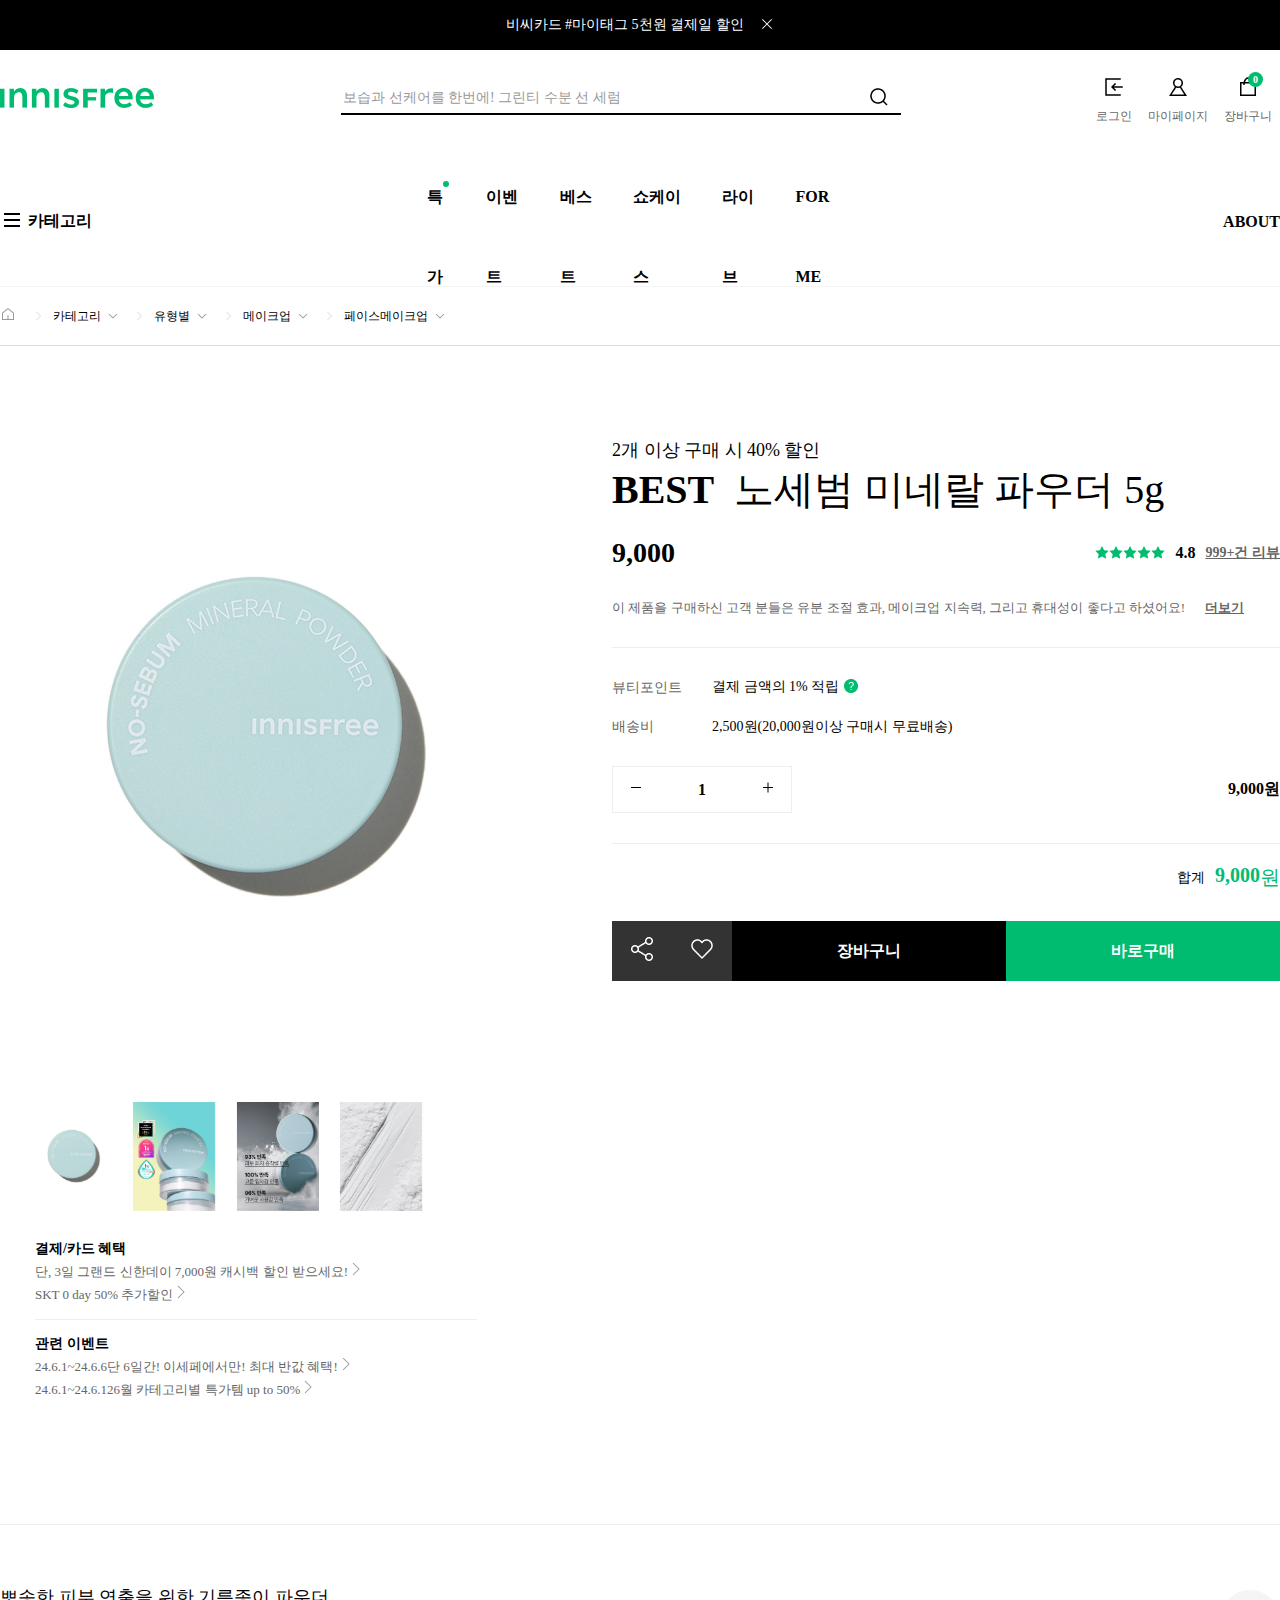
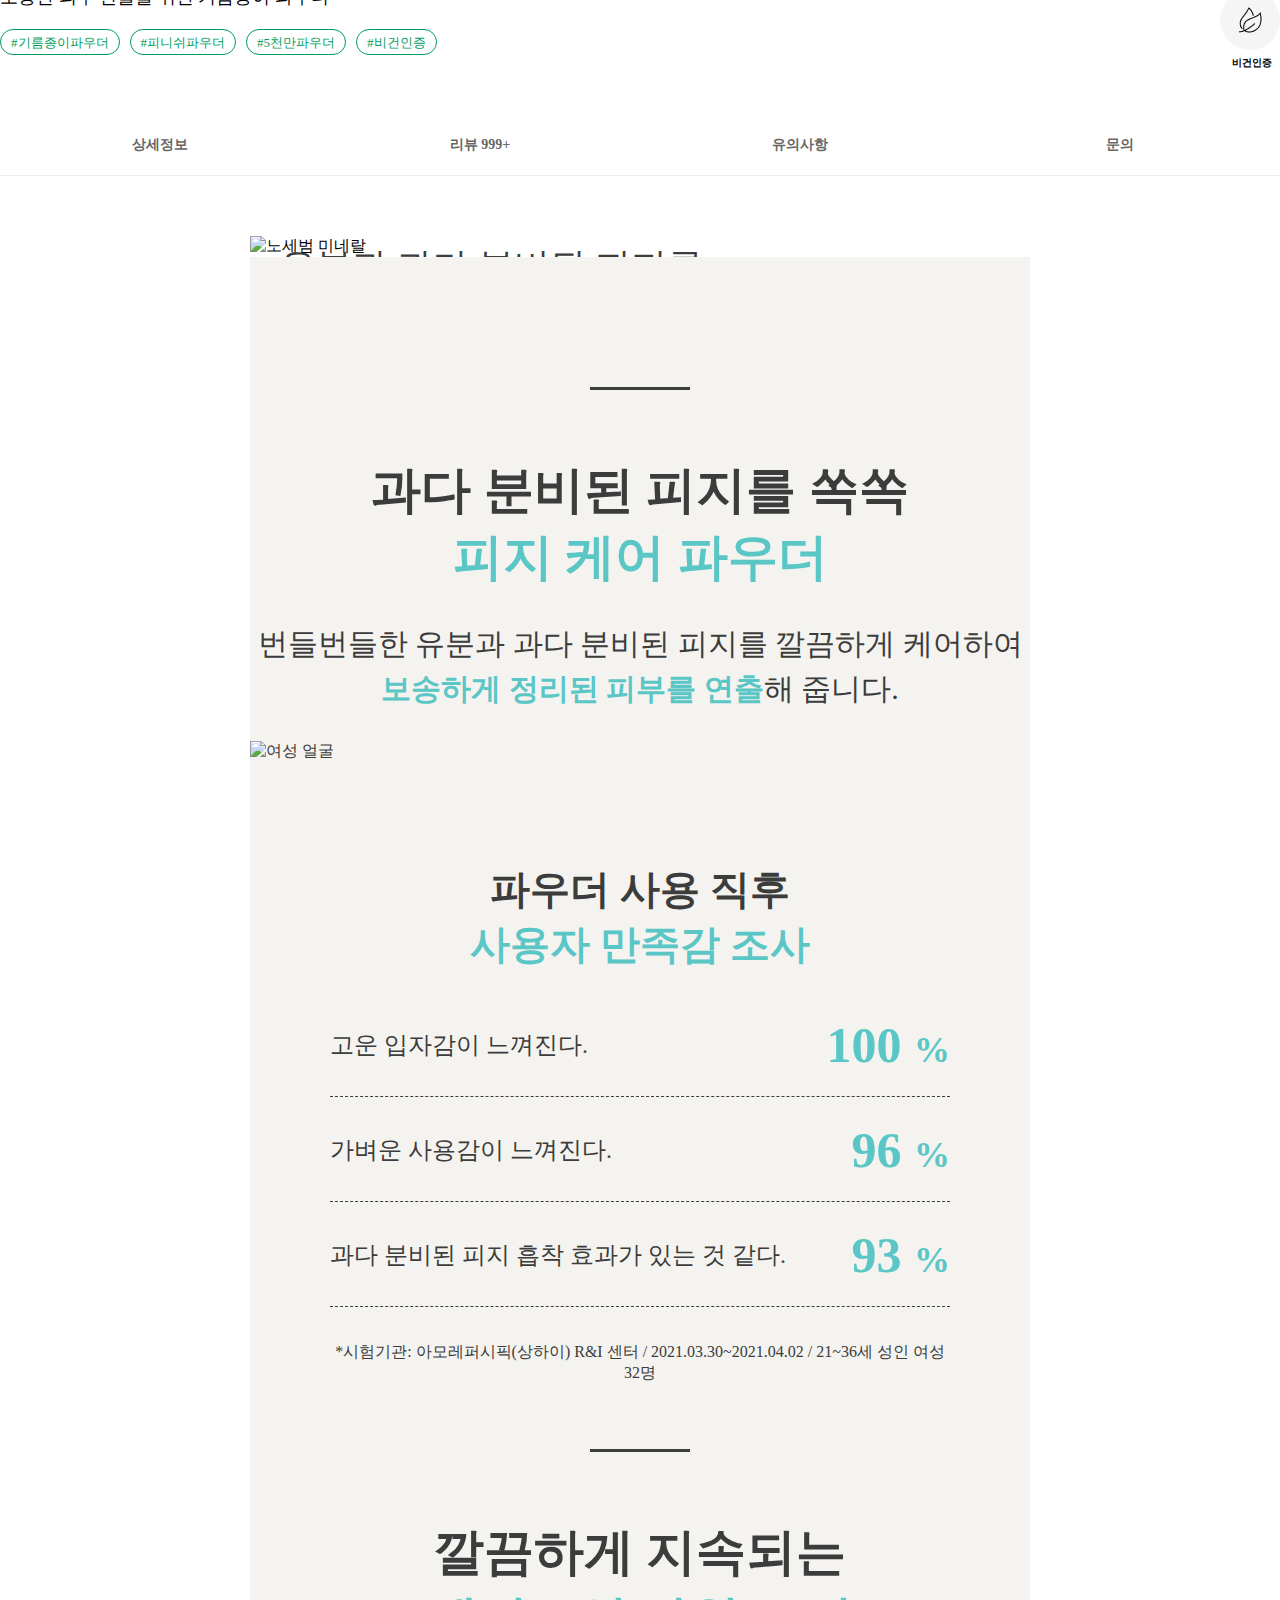
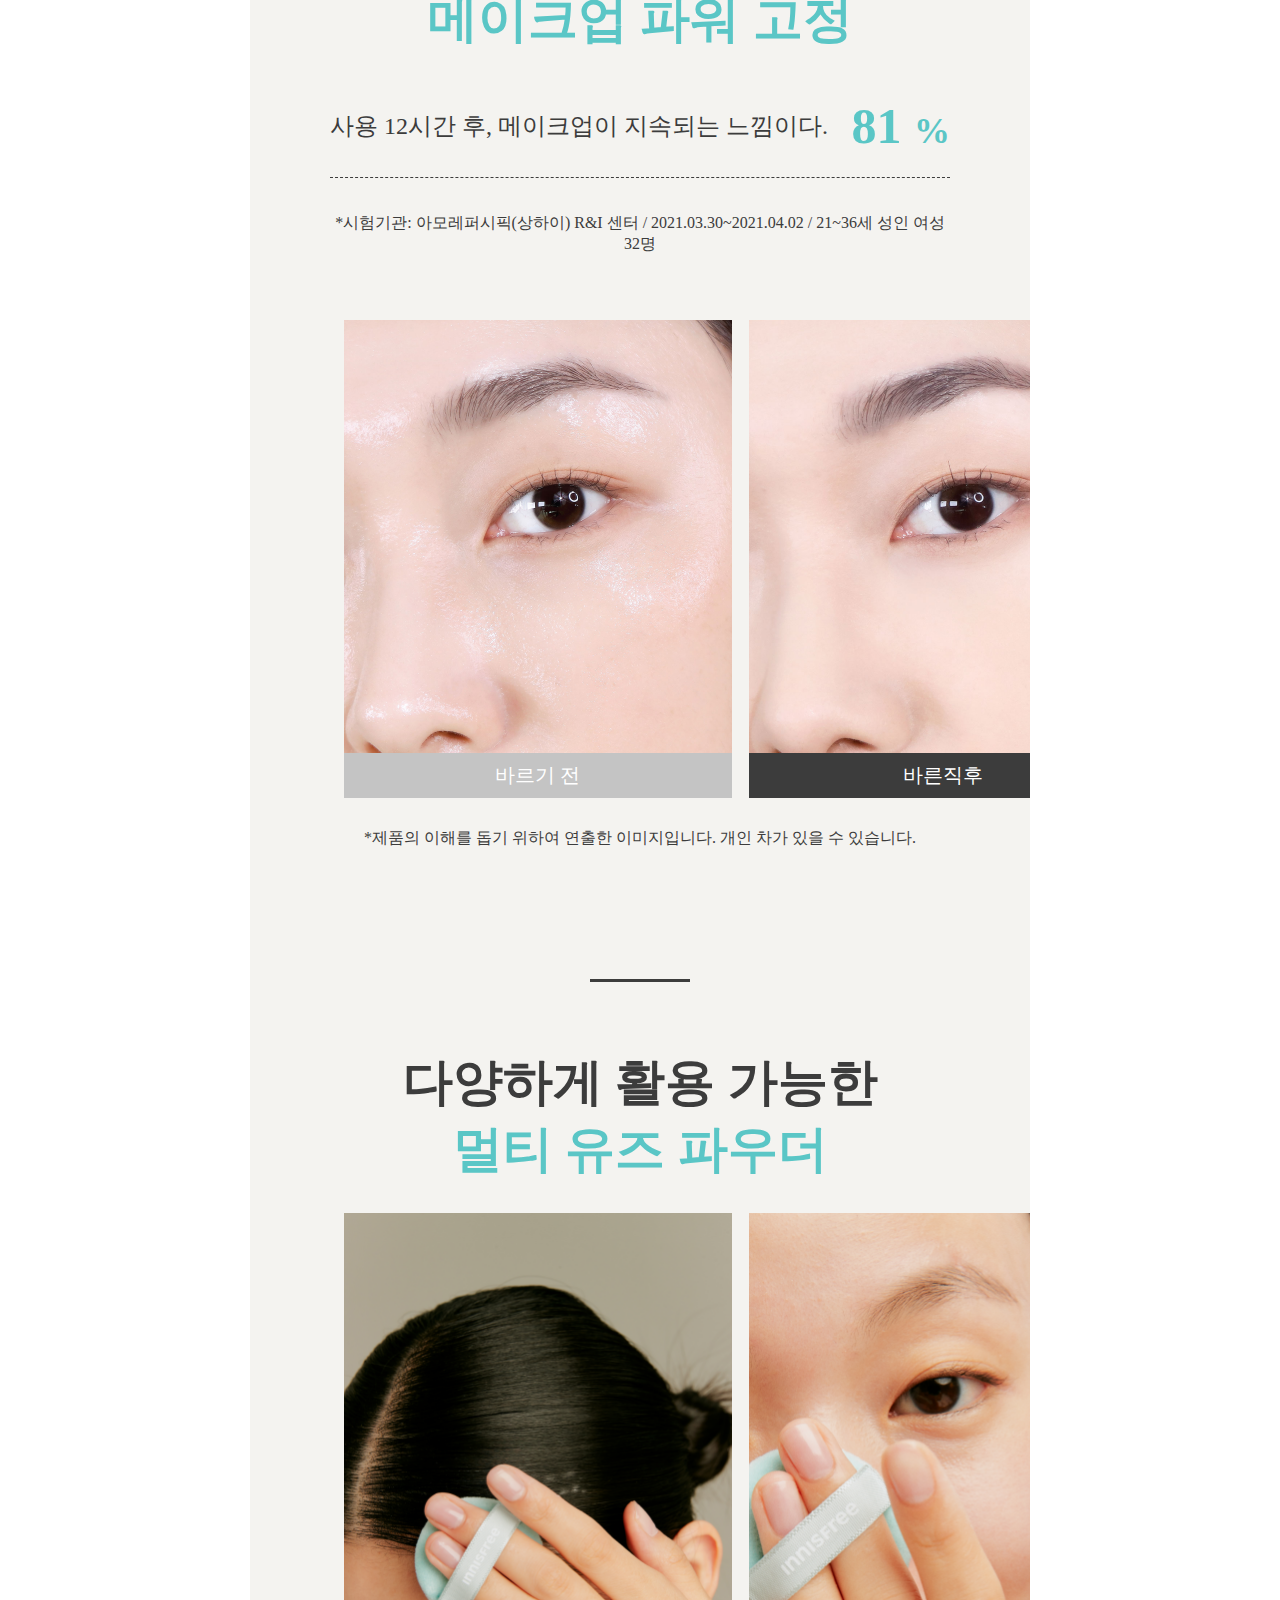
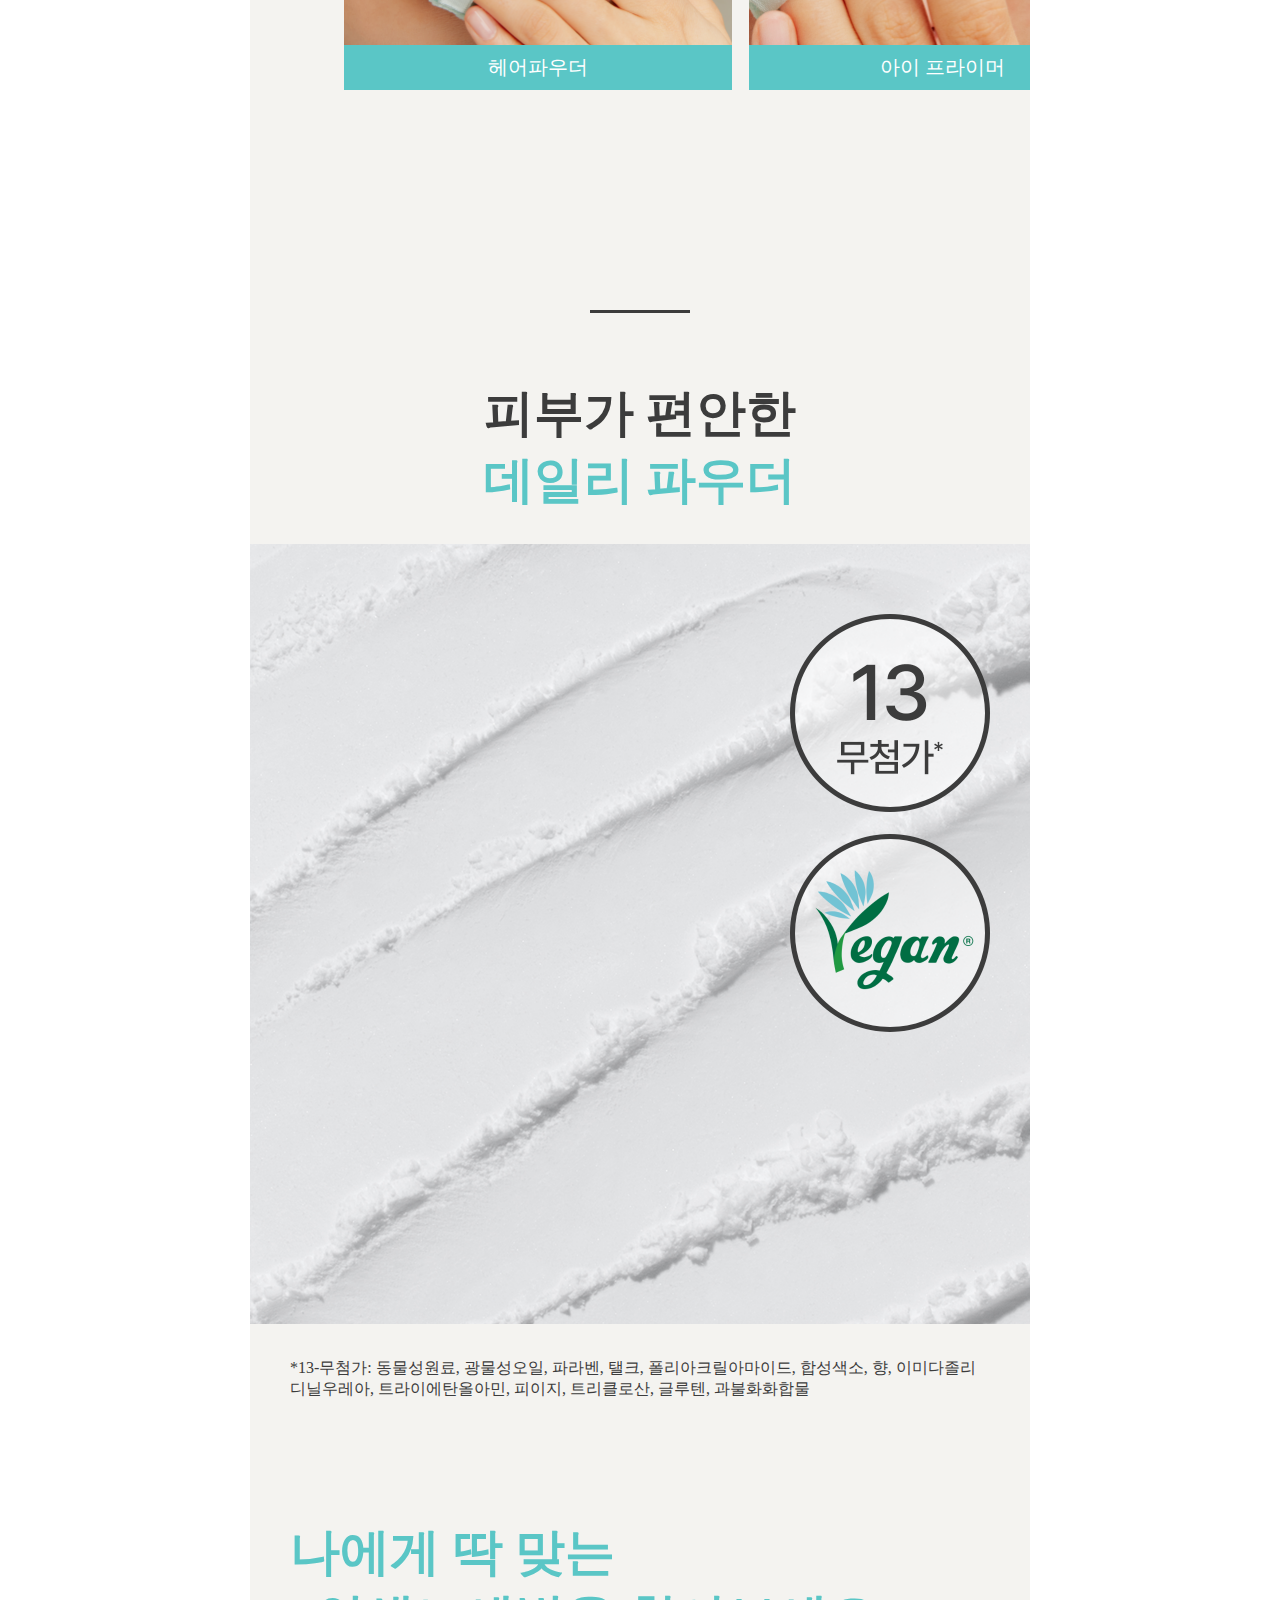
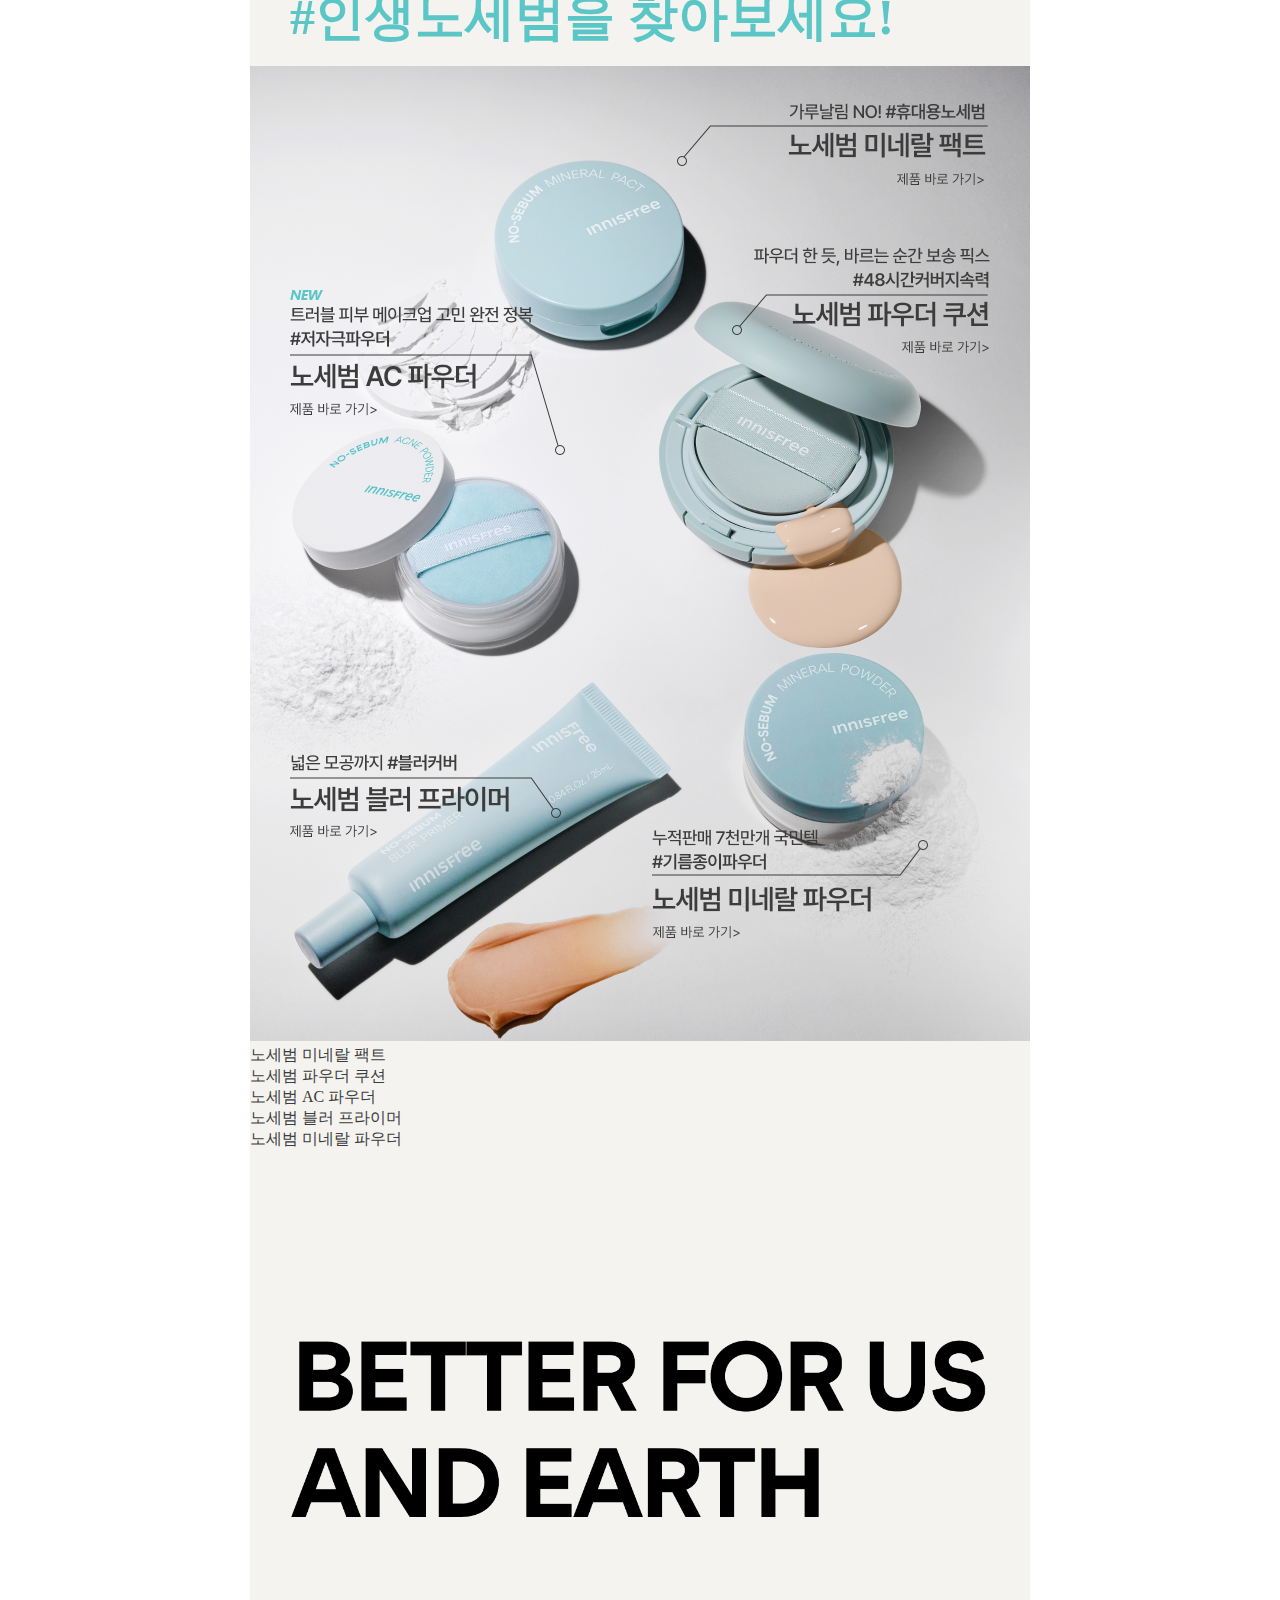
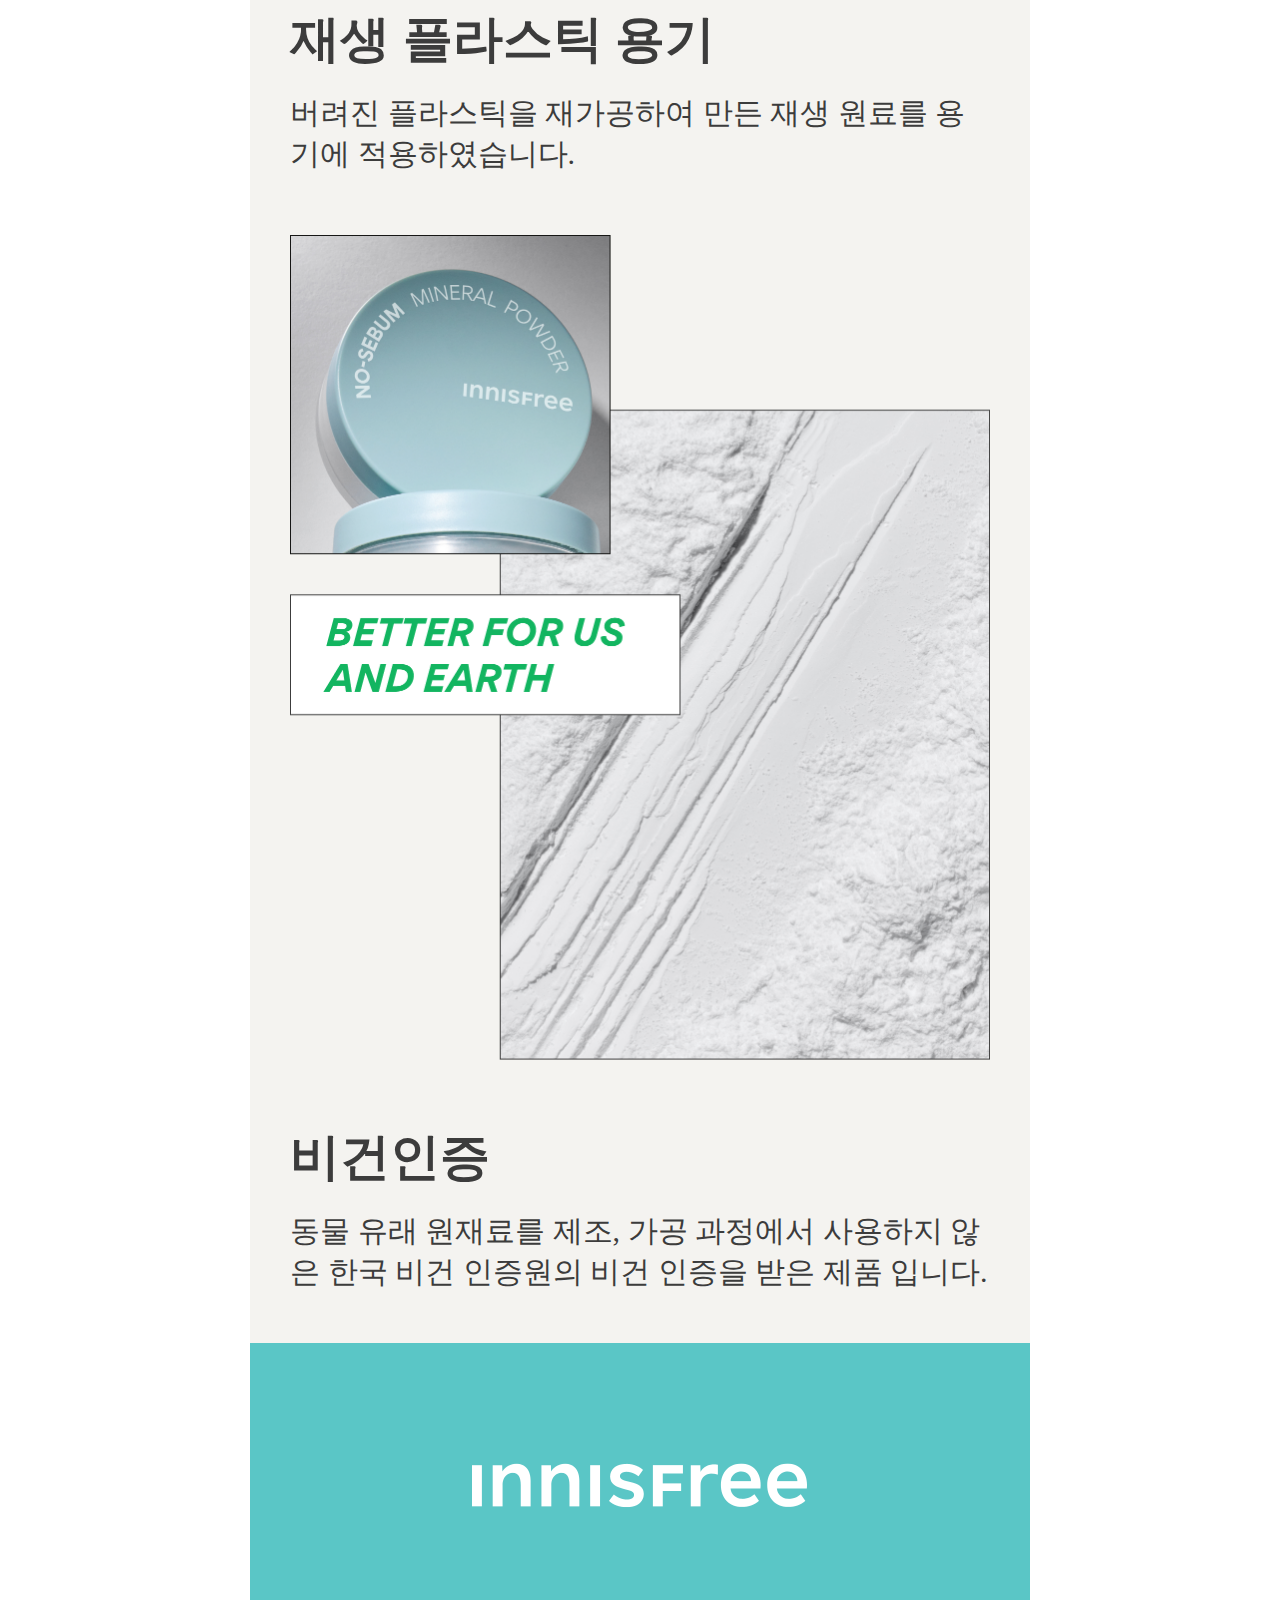
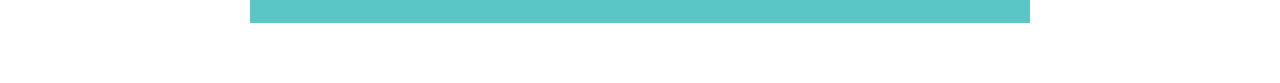
==== commit 12302876: "상세페이지 전체 작업 완료(sec06 버튼 제외)" ====
--- a/innisfree/index.html
+++ b/innisfree/index.html
@@ -496,8 +496,28 @@
                                     </div>
                                 </div>
                             </div>
-
                         </section>
+                        <section class="sec06 w780">
+                            <h2 class="title sec06_img">
+                                <img src="images/img_sec06_title.png" alt="Better For Us and Earth">
+                            </h2>
+                            <div class="prdsubtit fs50">
+                                재생 플라스틱 용기
+                            </div>
+                            <p class="sub_description fs30">버려진 플라스틱을 재가공하여 만든 재생 원료를
+                                용기에 적용하였습니다.</p>
+                            <div class="sec06_img">
+                                <img src="images/img_sec06_2.png" alt="노세범 제품 이미지">
+                            </div>
+                            <div class="prdsubtit fs50">
+                                비건인증
+                            </div>
+                            <p class="sub_description fs30">동물 유래 원재료를 제조, 가공 과정에서 사용하지 않은
+                                한국 비건 인증원의 비건 인증을 받은 제품 입니다.</p>
+                        </section>
+                        <div class="logo_mint w780">
+                            <img src="images/img_deslogo.png" alt="이니스프리">
+                        </div>
                     </div>
                 </div>
         </section>
--- a/innisfree/css/style.css
+++ b/innisfree/css/style.css
@@ -827,4 +827,29 @@
 
 .prd_sec .sec05 .sec05_drc .sec05_prdImg>img {
     width: 100%;
+}
+
+/* 이미지 위 버튼 추가 예정 */
+/* sec 06 */
+.prd_sec .sec06 {
+    background: var(--color-sub2);
+    color: var(--color_darkBlack);
+    padding: 100px 40px 0px;
+}
+
+.prd_sec .sec06 .sec06_img>img {
+    width: 100%;
+}
+
+.prd_sec .sec06 .prdsubtit {
+    font-weight: 700;
+    margin-bottom: 20px;
+}
+
+.prd_sec .sec06 .sec06_img {
+    margin: 60px 0;
+}
+
+.prd_sec .sec06 .sub_description:nth-child(6) {
+    padding-bottom: 50px;
 }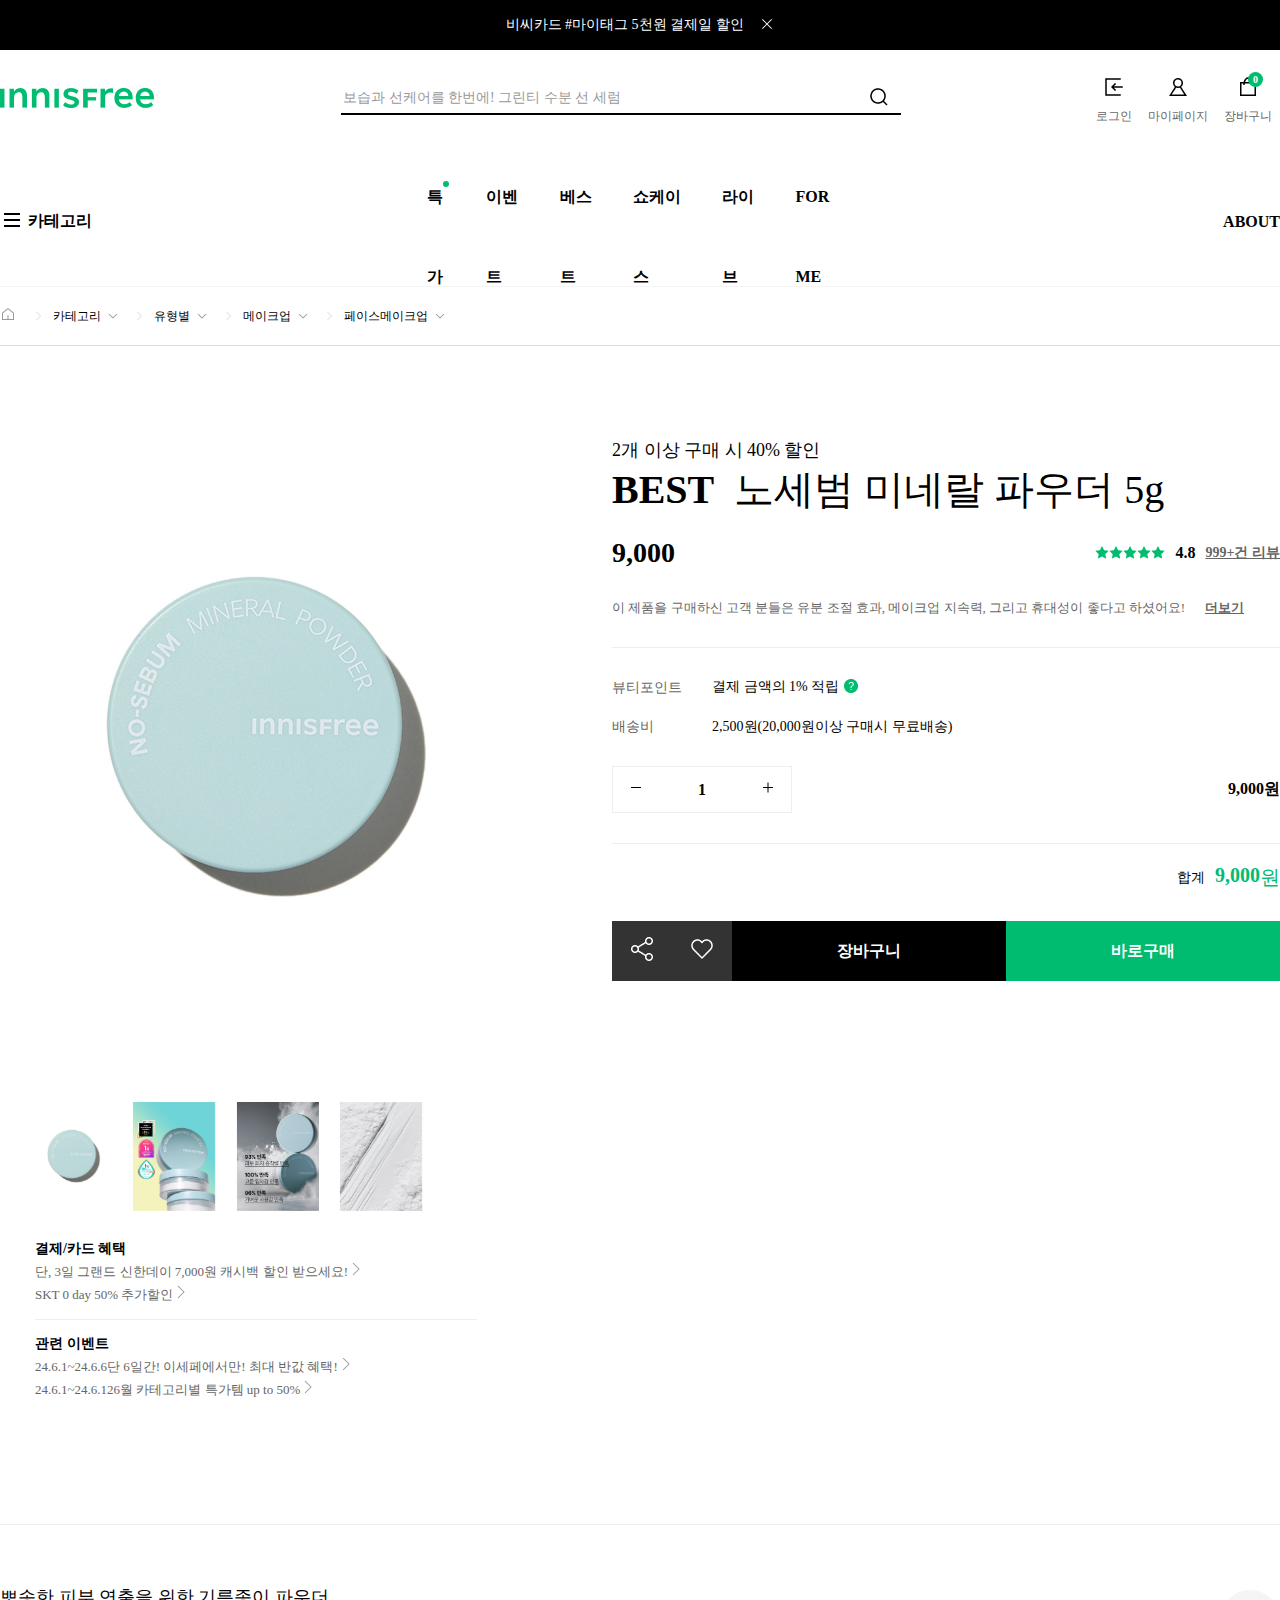
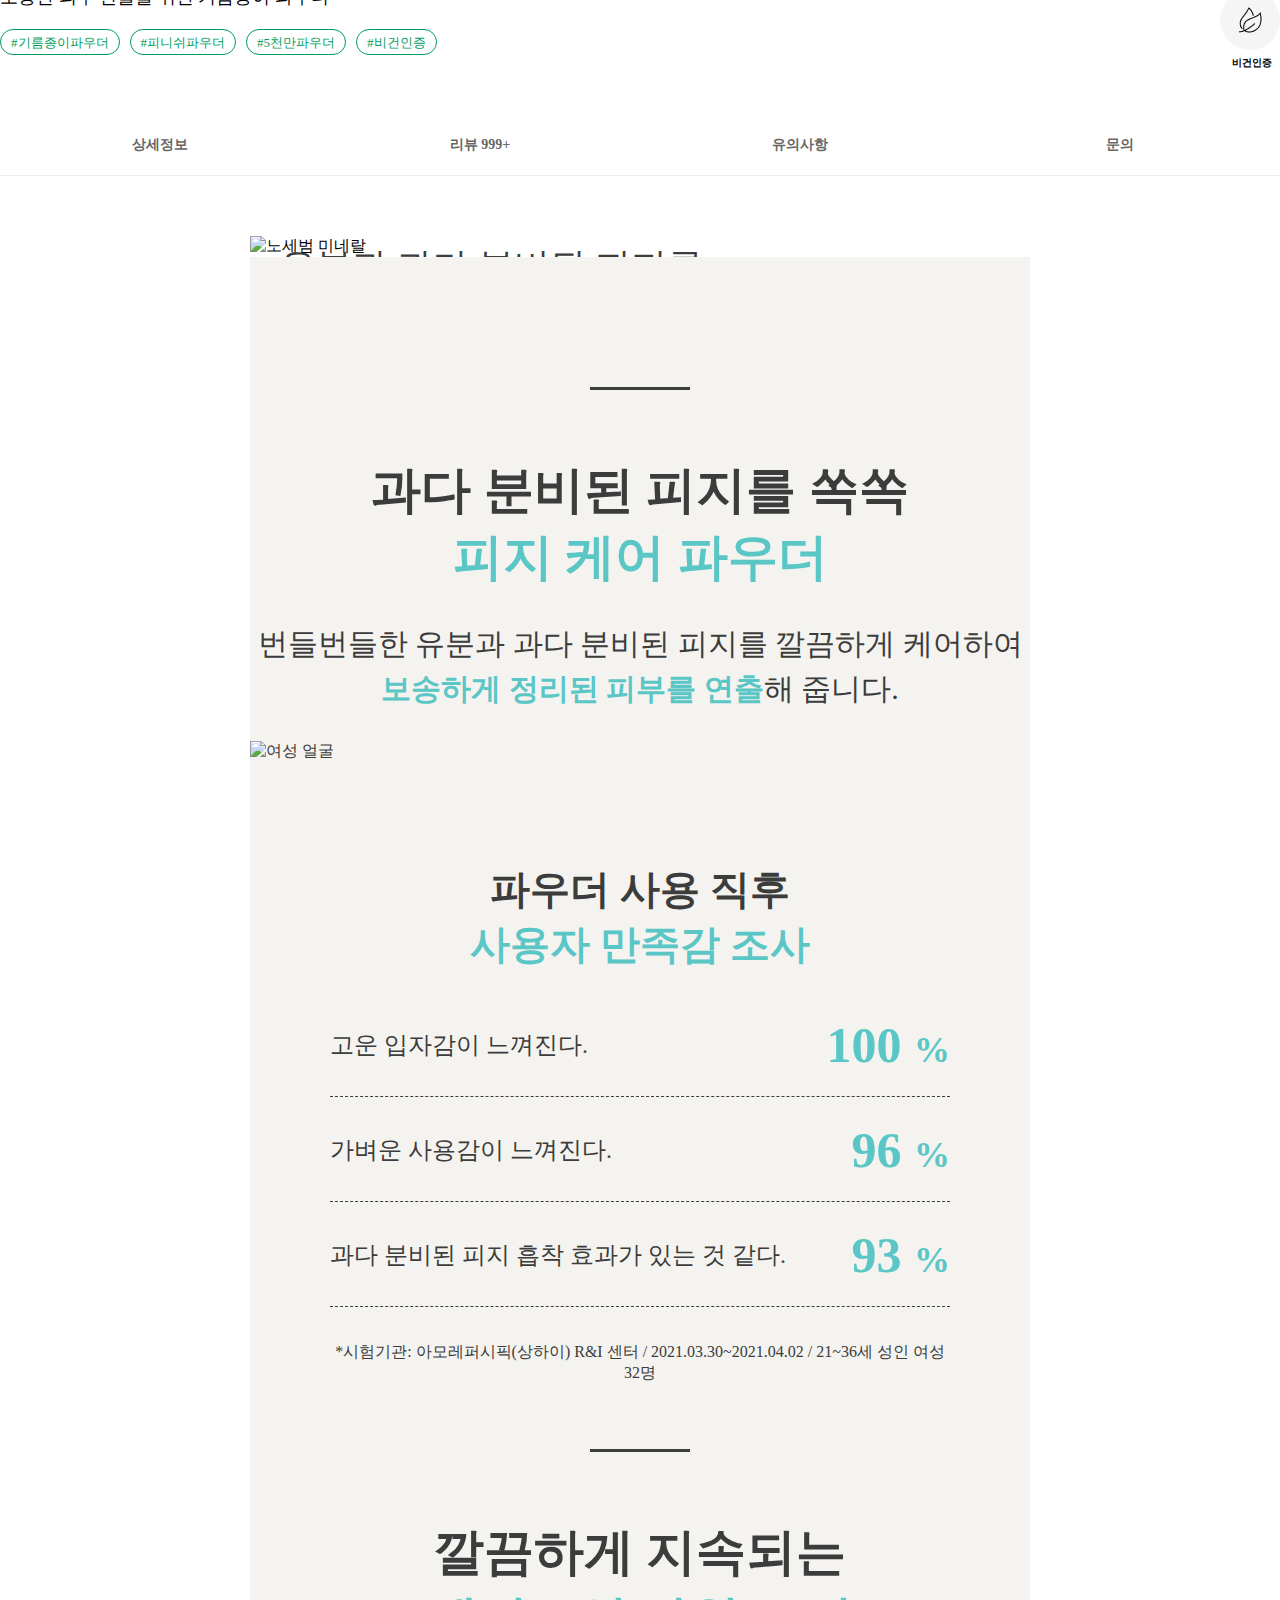
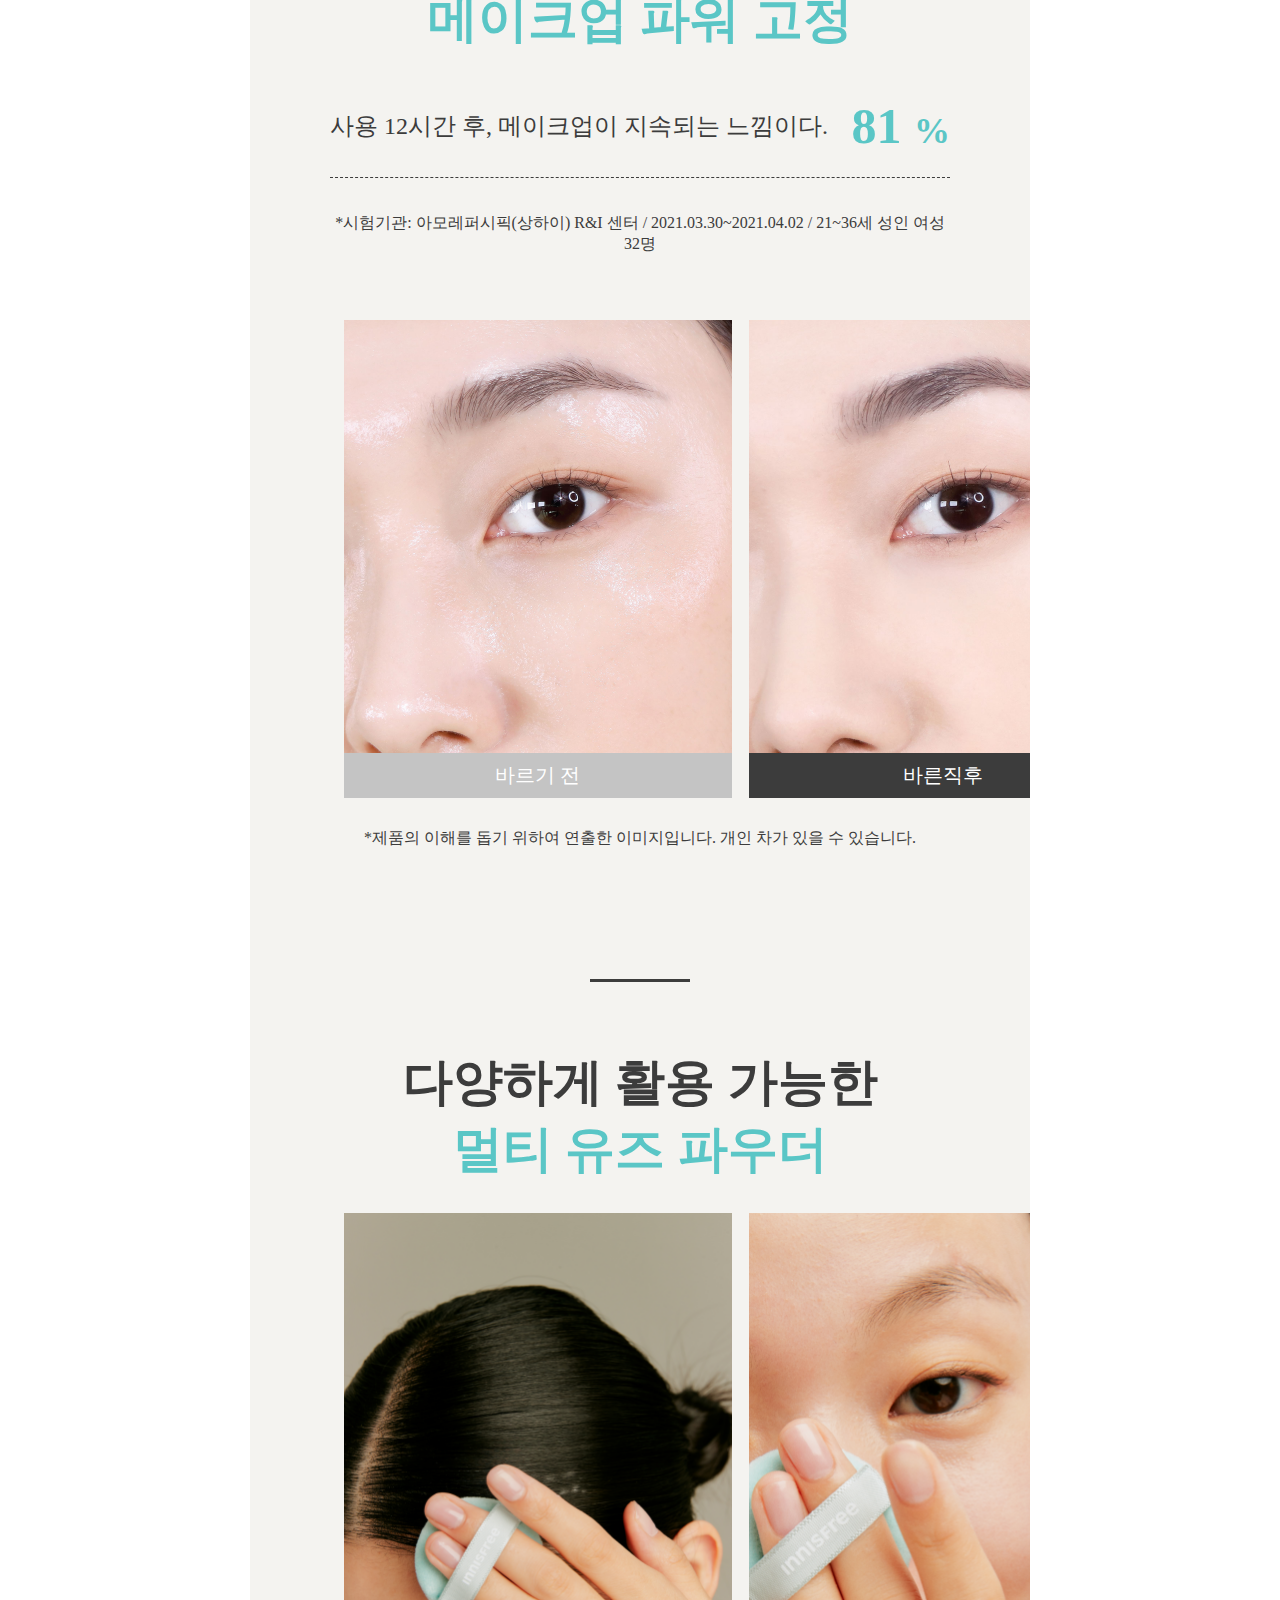
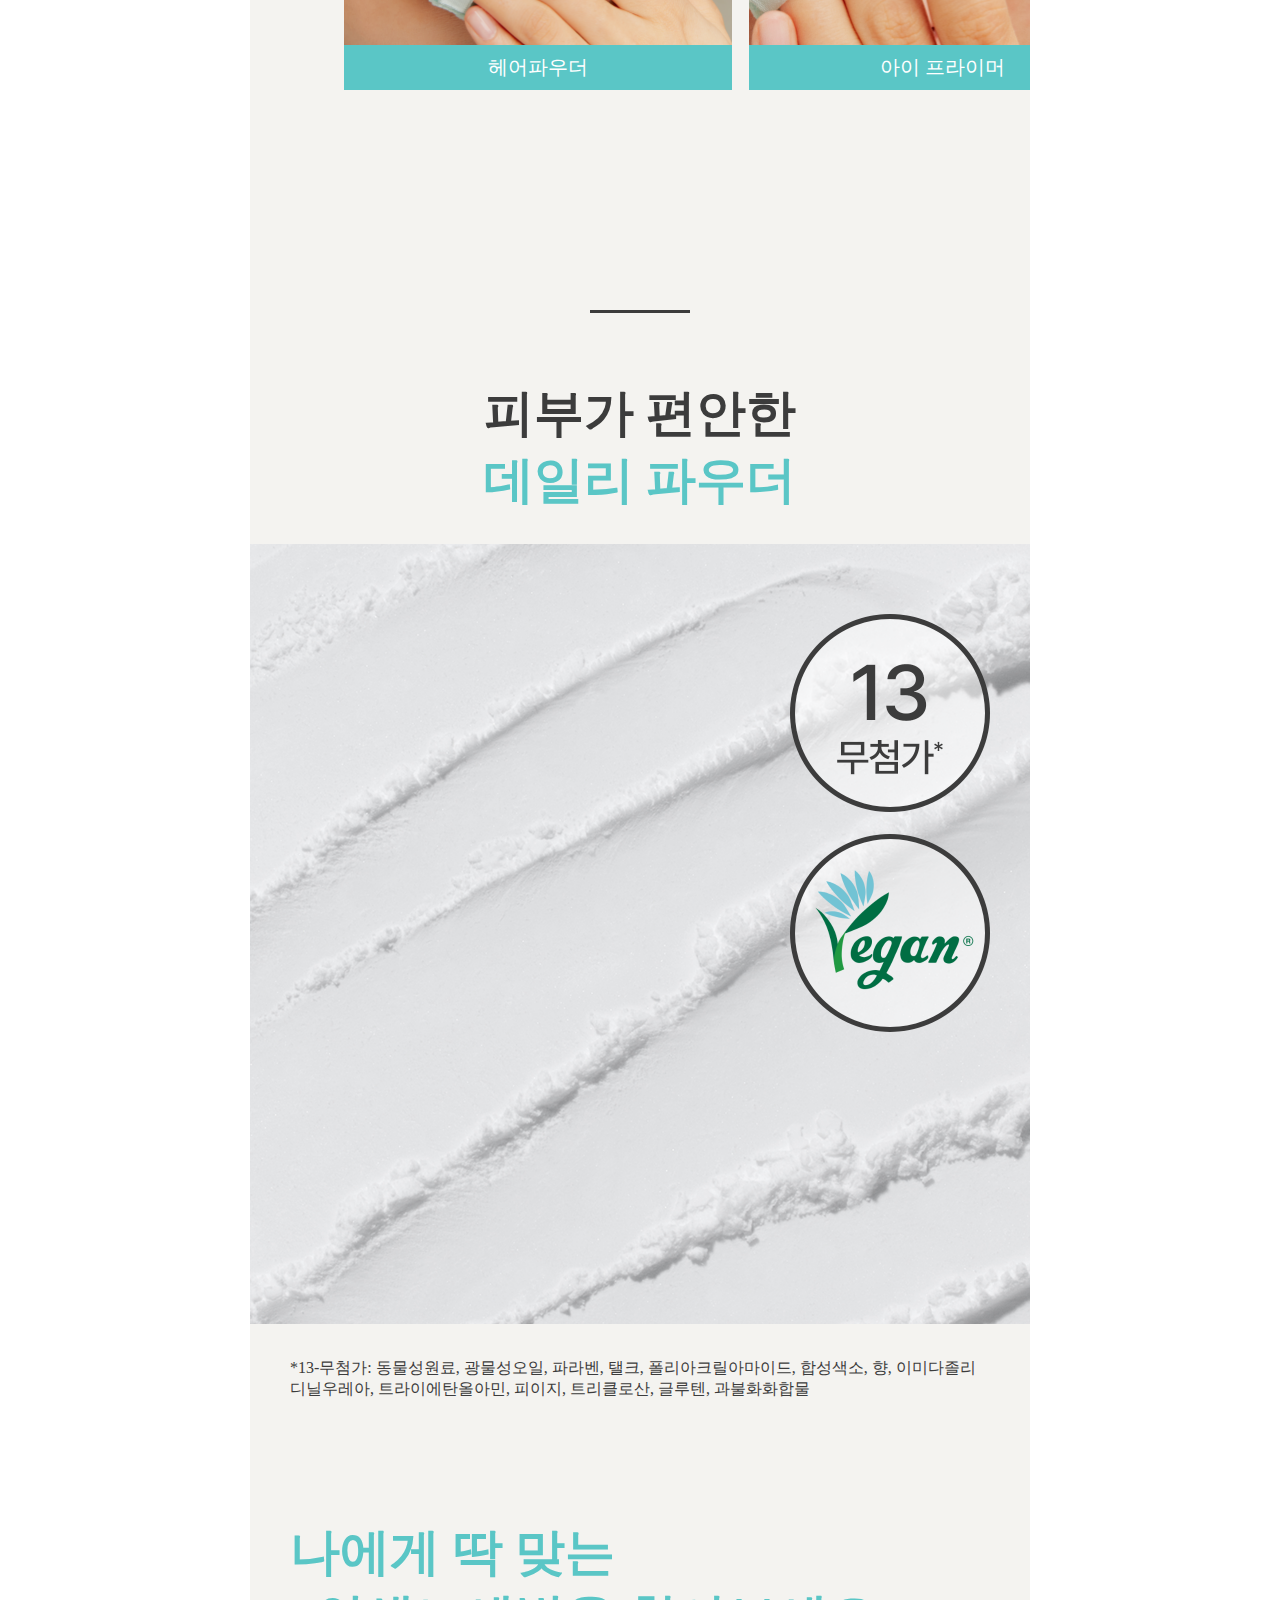
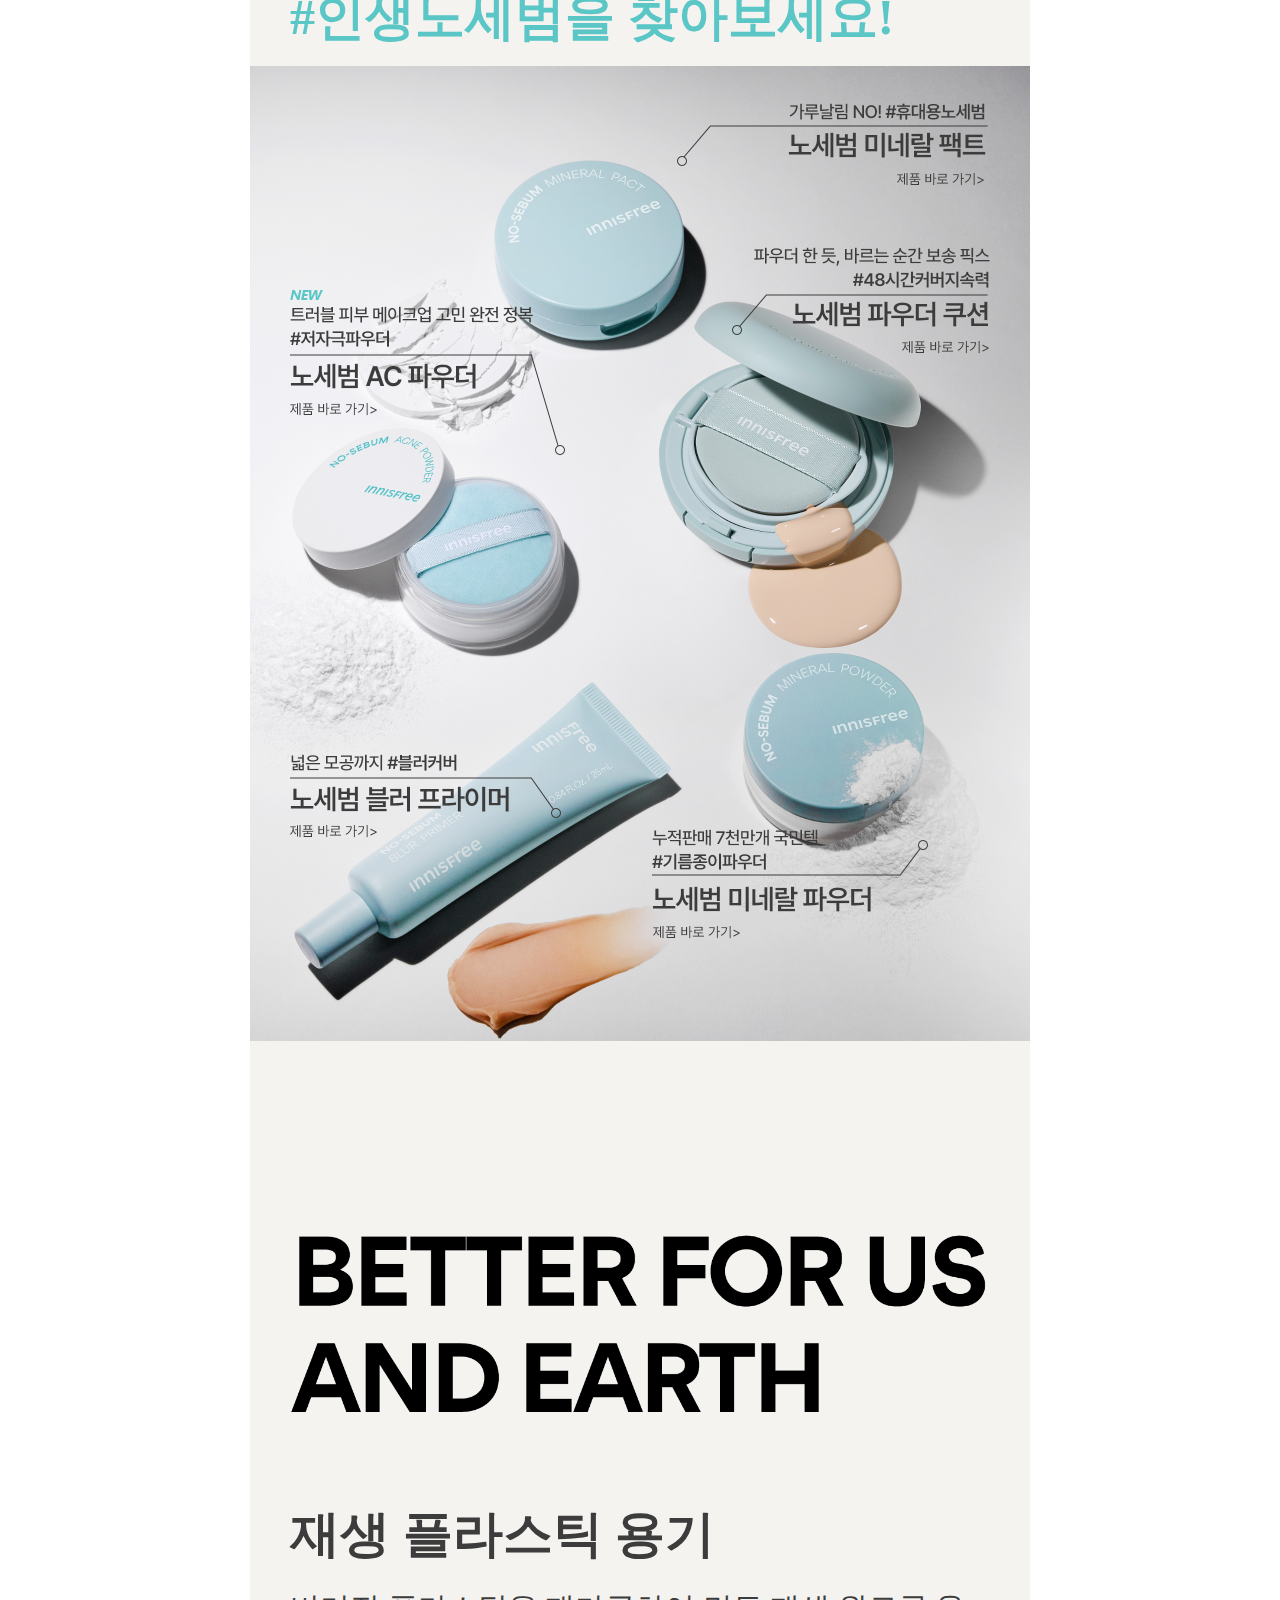
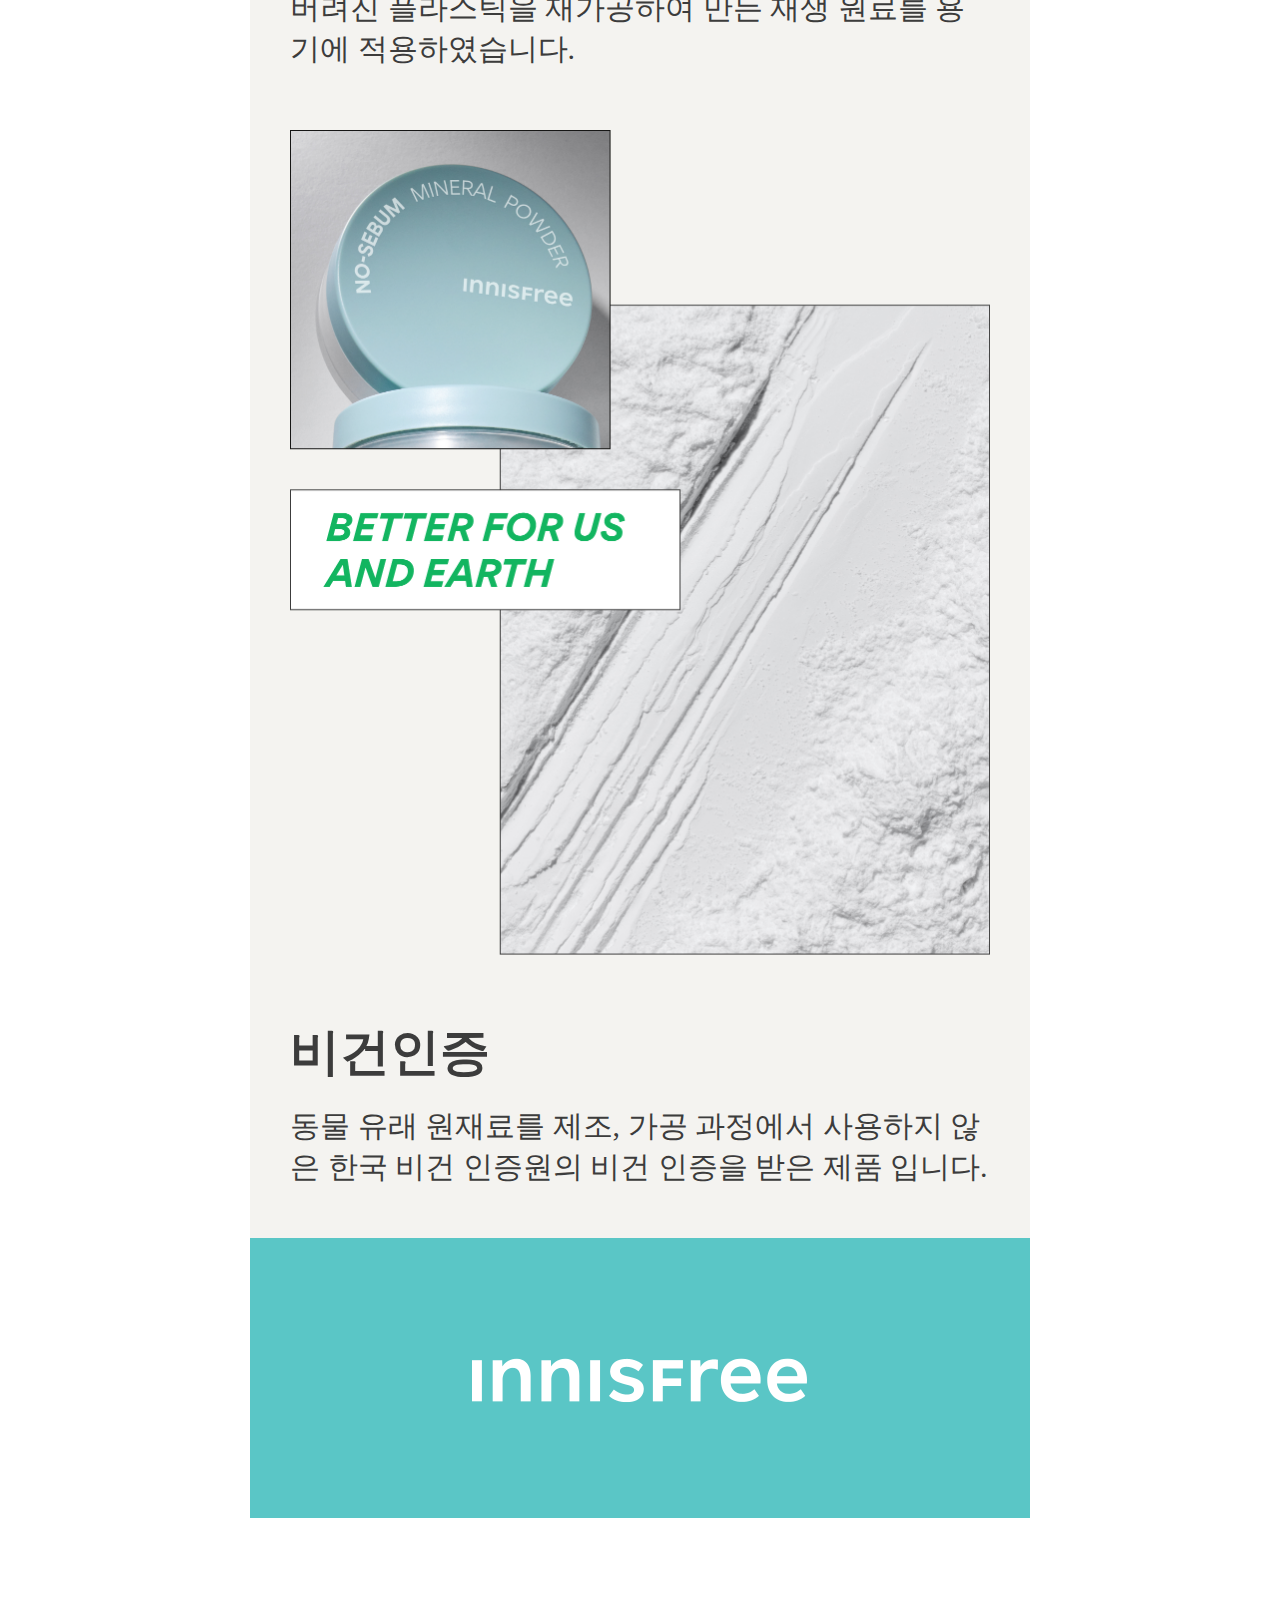
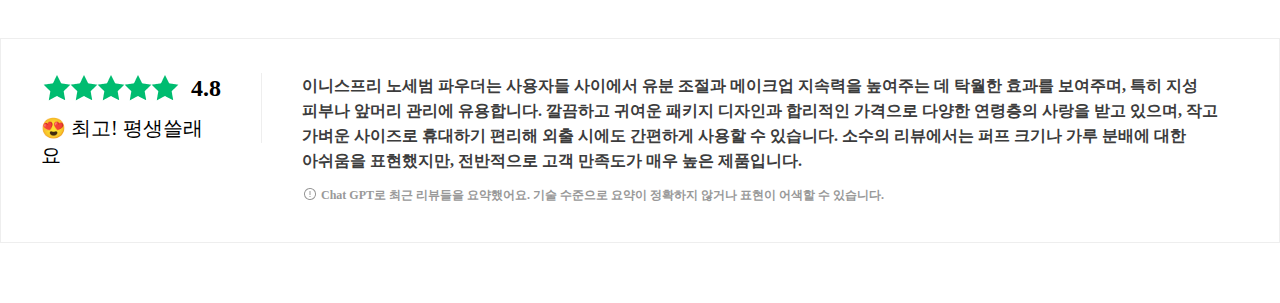
==== commit 9d56d38e: "gpt 리뷰 완료" ====
--- a/innisfree/index.html
+++ b/innisfree/index.html
@@ -17,8 +17,8 @@
     <link rel="stylesheet" href="css/style.css">
     <!-- JS -->
     <script src="https://cdn.jsdelivr.net/npm/swiper@11/swiper-bundle.min.js"></script>
+    <script src="js/jquery-3.7.1.min.js"></script>
     <script src="js/swiper.js"></script>
-    <script src="js/jquery-3.7.1.min.js"></script>
 </head>
 
 <body>
@@ -310,74 +310,92 @@
         <section class="pdt_tabmenu" id="contentWith">
             <div class="tabmenu_wrap">
                 <ul class="tabmenu_inner fs14" id="tabmenu_inner">
-                    <li onclick="tabOpen()" data-tab-target="#tab1"><a href="#">상세정보</a>
+                    <li onclick="secMove('1')" data-tab-target="#tab1">상세정보
                     </li>
-                    <li onclick="tabOpen()" data-tab-target="#tab2"><a href="#">리뷰 <span>999+</span></a>
+                    <li onclick="secMove('2')" data-tab-target="#tab2"><a href="#">리뷰 <span>999+</span></a>
                     </li>
-                    <li onclick="tabOpen()" data-tab-target="#tab3"><a href="#">유의사항</a></li>
-                    <li onclick="tabOpen()" data-tab-target="#tab4"><a href="#">문의</a></li>
+                    <li onclick="secMove('3')" data-tab-target="#tab3"><a href="#">유의사항</a></li>
+                    <li onclick="secMove('4')" data-tab-target="#tab4">문의</li>
                 </ul>
             </div>
-            <div class="tabmenu_contents">
-                <div class="tabCon_list">
-                    <div class="prd_sec">
-                        <!-- sec01 -->
-                        <section class="sec01 w780">
-                            <img src="images/img_sec01.png" alt="노세범 미네랄">
-                            <div class="sec_text">
-                                <p class="sub fs36">
-                                    유분과 과다 분비된 피지를<br>
-                                    깔끔하게 케어해주는 기름종이 파우더
+        </section>
+        <div class="tabmenu_contents">
+            <div class="tabCon_list">
+                <div class="prd_sec" id="prd_1">
+                    <!-- sec01 -->
+                    <section class="sec01 w780">
+                        <img src="images/img_sec01.png" alt="노세범 미네랄">
+                        <div class="sec_text">
+                            <p class="sub fs36">
+                                유분과 과다 분비된 피지를<br>
+                                깔끔하게 케어해주는 기름종이 파우더
+                            </p>
+                            <h2 class="titimg">
+                                <img src="images/img_nosebum_title.png" alt="노세범 제품명">
+                            </h2>
+                            <p class="subB fs30">노세범 미네랄 파우더</p>
+                        </div>
+                    </section>
+                    <!-- sec02 -->
+                    <section class="sec02 w780">
+                        <div class="sec_text">
+                            <h2 class="subtitle fs50">
+                                과다 분비된 피지를 쏙쏙<br>
+                                <span class="txt_mint">피지 케어 파우더</span>
+                            </h2>
+                            <p class="sub fs30">
+                                번들번들한 유분과 과다 분비된 피지를 깔끔하게 케어하여
+                                <span class="txt_mint">보송하게 정리된 피부를 연출</span>해 줍니다.
+                            </p>
+                        </div>
+                        <img src="images/img_sec02.png" alt="여성 얼굴" class="sec02_img">
+                        <div class="sec_review">
+                            <h3 class="title2 fs40">
+                                파우더 사용 직후<br>
+                                <span class="txt_mint">사용자 만족감 조사</span>
+                            </h3>
+                            <div class="review_list">
+                                <div class="review_inner">
+                                    <span class="txt fs24">
+                                        고운 입자감이 느껴진다.
+                                    </span>
+                                    <div class="rv_num txt_mint fs36">
+                                        <span class="rv_count fs50" id="rv_count1">100
+                                        </span>
+                                        %
+                                    </div>
+                                </div>
+                                <div class="review_inner">
+                                    <span class="txt fs24">
+                                        가벼운 사용감이 느껴진다.
+                                    </span>
+                                    <div class="rv_num txt_mint fs36">
+                                        <span class="rv_count fs50" id="rv_count2">96
+                                        </span>
+                                        %
+                                    </div>
+                                </div>
+                                <div class="review_inner">
+                                    <span class="txt fs24">과다 분비된 피지 흡착 효과가 있는 것 같다.</span>
+                                    <div class="rv_num txt_mint fs36">
+                                        <span class="rv_count fs50" id="rv_count3">93
+                                        </span>
+                                        %
+                                    </div>
+                                </div>
+                                <p>*시험기관: 아모레퍼시픽(상하이) R&I 센터 / 2021.03.30~2021.04.02 / 21~36세 성인 여성 32명
                                 </p>
-                                <h2 class="titimg">
-                                    <img src="images/img_nosebum_title.png" alt="노세범 제품명">
-                                </h2>
-                                <p class="subB fs30">노세범 미네랄 파우더</p>
-                            </div>
-                        </section>
-                        <!-- sec02 -->
-                        <section class="sec02 w780">
+                            </div>
                             <div class="sec_text">
                                 <h2 class="subtitle fs50">
-                                    과다 분비된 피지를 쏙쏙<br>
-                                    <span class="txt_mint">피지 케어 파우더</span>
+                                    깔끔하게 지속되는<br>
+                                    <span class="txt_mint">메이크업 파워 고정</span>
                                 </h2>
-                                <p class="sub fs30">
-                                    번들번들한 유분과 과다 분비된 피지를 깔끔하게 케어하여
-                                    <span class="txt_mint">보송하게 정리된 피부를 연출</span>해 줍니다.
-                                </p>
-                            </div>
-                            <img src="images/img_sec02.png" alt="여성 얼굴" class="sec02_img">
-                            <div class="sec_review">
-                                <h3 class="title2 fs40">
-                                    파우더 사용 직후<br>
-                                    <span class="txt_mint">사용자 만족감 조사</span>
-                                </h3>
                                 <div class="review_list">
                                     <div class="review_inner">
-                                        <span class="txt fs24">
-                                            고운 입자감이 느껴진다.
-                                        </span>
+                                        <span class="txt fs24">사용 12시간 후, 메이크업이 지속되는 느낌이다.</span>
                                         <div class="rv_num txt_mint fs36">
-                                            <span class="rv_count fs50" id="rv_count1">100
-                                            </span>
-                                            %
-                                        </div>
-                                    </div>
-                                    <div class="review_inner">
-                                        <span class="txt fs24">
-                                            가벼운 사용감이 느껴진다.
-                                        </span>
-                                        <div class="rv_num txt_mint fs36">
-                                            <span class="rv_count fs50" id="rv_count2">96
-                                            </span>
-                                            %
-                                        </div>
-                                    </div>
-                                    <div class="review_inner">
-                                        <span class="txt fs24">과다 분비된 피지 흡착 효과가 있는 것 같다.</span>
-                                        <div class="rv_num txt_mint fs36">
-                                            <span class="rv_count fs50" id="rv_count3">93
+                                            <span class="rv_count fs50" id="rv_count4">81
                                             </span>
                                             %
                                         </div>
@@ -385,142 +403,152 @@
                                     <p>*시험기관: 아모레퍼시픽(상하이) R&I 센터 / 2021.03.30~2021.04.02 / 21~36세 성인 여성 32명
                                     </p>
                                 </div>
-                                <div class="sec_text">
-                                    <h2 class="subtitle fs50">
-                                        깔끔하게 지속되는<br>
-                                        <span class="txt_mint">메이크업 파워 고정</span>
-                                    </h2>
-                                    <div class="review_list">
-                                        <div class="review_inner">
-                                            <span class="txt fs24">사용 12시간 후, 메이크업이 지속되는 느낌이다.</span>
-                                            <div class="rv_num txt_mint fs36">
-                                                <span class="rv_count fs50" id="rv_count4">81
-                                                </span>
-                                                %
-                                            </div>
-                                        </div>
-                                        <p>*시험기관: 아모레퍼시픽(상하이) R&I 센터 / 2021.03.30~2021.04.02 / 21~36세 성인 여성 32명
-                                        </p>
-                                    </div>
-                                </div>
-                            </div>
-                            <!-- sec02 Swiper -->
-                            <div class="swiper mySwiper review_slide01">
-                                <div class="swiper-wrapper review_slide_wrapper">
-                                    <div class="swiper-slide review_slide rvSlide01">
-                                        <img src="images/img_sec02_slide1.png" alt="">
-                                        <span class="txt fs20">바르기 전</span>
-                                    </div>
-                                    <div class="swiper-slide review_slide rvSlide02">
-                                        <img src="images/img_sec02_slide2.png" alt="">
-                                        <span class="txt fs20">바른직후</span>
-                                    </div>
-                                    <div class="swiper-slide review_slide rvSlide03">
-                                        <img src="images/img_sec02_slide3.png" alt="">
-                                        <span class="txt fs20">12시간 후</span>
-                                    </div>
-                                </div>
-                                <p>*제품의 이해를 돕기 위하여 연출한 이미지입니다. 개인 차가 있을 수 있습니다.</p>
-                            </div>
-                        </section>
-                        <!-- sec03 -->
-                        <section class="sec03 w780">
-                            <div class="sec_text">
-                                <h2 class="subtitle fs50">
-                                    다양하게 활용 가능한<br>
-                                    <span class="txt_mint">멀티 유즈 파우더</span>
-                                </h2>
-                            </div>
-                            <!-- sec03 Swiper -->
-                            <div class="swiper mySwiper review_slide02">
-                                <div class="swiper-wrapper review_slide_wrapper">
-                                    <div class="swiper-slide review_slide rvSlide04">
-                                        <img src="images/img_sec02_slide4.png" alt="">
-                                        <span class="txt fs20">헤어파우더</span>
-                                    </div>
-                                    <div class="swiper-slide review_slide rvSlide05">
-                                        <img src="images/img_sec02_slide5.png" alt="">
-                                        <span class="txt fs20">아이 프라이머</span>
-                                    </div>
-                                    <div class="swiper-slide review_slide rvSlide06">
-                                        <img src="images/img_sec02_slide6.png" alt="">
-                                        <span class="txt fs20">스킨케어 픽서</span>
-                                    </div>
-                                </div>
-                            </div>
-                        </section>
-                        <!-- sec04 -->
-                        <section class="sec04 w780">
-                            <div class="sec_text">
-                                <h2 class="subtitle fs50">
-                                    피부가 편안한<br>
-                                    <span class="txt_mint">데일리 파우더</span>
-                                </h2>
-                            </div>
-                            <div class="sec04_texture">
-                                <img src="images/img_sec04.png" alt="노세범 텍스쳐">
-                            </div>
-                            <p>*13-무첨가: 동물성원료, 광물성오일, 파라벤, 탤크, 폴리아크릴아마이드, 합성색소, 향, 이미다졸리디닐우레아, 트라이에탄올아민, 피이지, 트리클로산,
-                                글루텐, 과불화화합물</p>
-                        </section>
-                        <!-- sec05 -->
-                        <section class="sec05 w780">
-                            <h3 class="prdsubtit txt_mint fs50">
-                                나에게 딱 맞는<br>
-                                #인생노세범을 찾아보세요!
-                            </h3>
-                            <div class="sec05_drc">
-                                <div class="sec05_prdImg">
-                                    <img src="images/img_sec05.png" alt="노세범 시리즈">
-                                </div>
-                                <div class="sec05_btns">
-                                    <div class="sec05_bt1">
-                                        <span class="hide">노세범 미네랄 팩트</span>
-                                        <a href="#"></a>
-                                    </div>
-                                    <div class="sec05_bt2">
-                                        <span class="hide">노세범 파우더 쿠션</span>
-                                        <a href="#"></a>
-                                    </div>
-                                    <div class="sec05_bt3">
-                                        <span class="hide">노세범 AC 파우더</span>
-                                        <a href="#"></a>
-                                    </div>
-                                    <div class="sec05_bt4">
-                                        <span class="hide">노세범 블러 프라이머</span>
-                                        <a href="#"></a>
-                                    </div>
-                                    <div class="sec05_bt5">
-                                        <span class="hide">노세범 미네랄 파우더</span>
-                                        <a href="#"></a>
-                                    </div>
-                                </div>
-                            </div>
-                        </section>
-                        <section class="sec06 w780">
-                            <h2 class="title sec06_img">
-                                <img src="images/img_sec06_title.png" alt="Better For Us and Earth">
+                            </div>
+                        </div>
+                        <!-- sec02 Swiper -->
+                        <div class="swiper mySwiper review_slide01">
+                            <div class="swiper-wrapper review_slide_wrapper">
+                                <div class="swiper-slide review_slide rvSlide01">
+                                    <img src="images/img_sec02_slide1.png" alt="">
+                                    <span class="txt fs20">바르기 전</span>
+                                </div>
+                                <div class="swiper-slide review_slide rvSlide02">
+                                    <img src="images/img_sec02_slide2.png" alt="">
+                                    <span class="txt fs20">바른직후</span>
+                                </div>
+                                <div class="swiper-slide review_slide rvSlide03">
+                                    <img src="images/img_sec02_slide3.png" alt="">
+                                    <span class="txt fs20">12시간 후</span>
+                                </div>
+                            </div>
+                            <p>*제품의 이해를 돕기 위하여 연출한 이미지입니다. 개인 차가 있을 수 있습니다.</p>
+                        </div>
+                    </section>
+                    <!-- sec03 -->
+                    <section class="sec03 w780">
+                        <div class="sec_text">
+                            <h2 class="subtitle fs50">
+                                다양하게 활용 가능한<br>
+                                <span class="txt_mint">멀티 유즈 파우더</span>
                             </h2>
-                            <div class="prdsubtit fs50">
-                                재생 플라스틱 용기
-                            </div>
-                            <p class="sub_description fs30">버려진 플라스틱을 재가공하여 만든 재생 원료를
-                                용기에 적용하였습니다.</p>
-                            <div class="sec06_img">
-                                <img src="images/img_sec06_2.png" alt="노세범 제품 이미지">
-                            </div>
-                            <div class="prdsubtit fs50">
-                                비건인증
-                            </div>
-                            <p class="sub_description fs30">동물 유래 원재료를 제조, 가공 과정에서 사용하지 않은
-                                한국 비건 인증원의 비건 인증을 받은 제품 입니다.</p>
-                        </section>
-                        <div class="logo_mint w780">
-                            <img src="images/img_deslogo.png" alt="이니스프리">
-                        </div>
-                    </div>
-                </div>
-        </section>
+                        </div>
+                        <!-- sec03 Swiper -->
+                        <div class="swiper mySwiper review_slide02">
+                            <div class="swiper-wrapper review_slide_wrapper">
+                                <div class="swiper-slide review_slide rvSlide04">
+                                    <img src="images/img_sec02_slide4.png" alt="">
+                                    <span class="txt fs20">헤어파우더</span>
+                                </div>
+                                <div class="swiper-slide review_slide rvSlide05">
+                                    <img src="images/img_sec02_slide5.png" alt="">
+                                    <span class="txt fs20">아이 프라이머</span>
+                                </div>
+                                <div class="swiper-slide review_slide rvSlide06">
+                                    <img src="images/img_sec02_slide6.png" alt="">
+                                    <span class="txt fs20">스킨케어 픽서</span>
+                                </div>
+                            </div>
+                        </div>
+                    </section>
+                    <!-- sec04 -->
+                    <section class="sec04 w780">
+                        <div class="sec_text">
+                            <h2 class="subtitle fs50">
+                                피부가 편안한<br>
+                                <span class="txt_mint">데일리 파우더</span>
+                            </h2>
+                        </div>
+                        <div class="sec04_texture">
+                            <img src="images/img_sec04.png" alt="노세범 텍스쳐">
+                        </div>
+                        <p>*13-무첨가: 동물성원료, 광물성오일, 파라벤, 탤크, 폴리아크릴아마이드, 합성색소, 향, 이미다졸리디닐우레아, 트라이에탄올아민, 피이지, 트리클로산,
+                            글루텐, 과불화화합물</p>
+                    </section>
+                    <!-- sec05 -->
+                    <section class="sec05 w780">
+                        <h3 class="prdsubtit txt_mint fs50">
+                            나에게 딱 맞는<br>
+                            #인생노세범을 찾아보세요!
+                        </h3>
+                        <div class="sec05_drc">
+                            <div class="sec05_prdImg">
+                                <img src="images/img_sec05.png" alt="노세범 시리즈">
+                            </div>
+                            <div class="sec05_btns">
+                                <div class="sec05_bt1">
+                                    <span class="hide">노세범 미네랄 팩트</span>
+                                    <a href="#"></a>
+                                </div>
+                                <div class="sec05_bt2">
+                                    <span class="hide">노세범 파우더 쿠션</span>
+                                    <a href="#"></a>
+                                </div>
+                                <div class="sec05_bt3">
+                                    <span class="hide">노세범 AC 파우더</span>
+                                    <a href="#"></a>
+                                </div>
+                                <div class="sec05_bt4">
+                                    <span class="hide">노세범 블러 프라이머</span>
+                                    <a href="#"></a>
+                                </div>
+                                <div class="sec05_bt5">
+                                    <span class="hide">노세범 미네랄 파우더</span>
+                                    <a href="#"></a>
+                                </div>
+                            </div>
+                        </div>
+                    </section>
+                    <section class="sec06 w780">
+                        <h2 class="title sec06_img">
+                            <img src="images/img_sec06_title.png" alt="Better For Us and Earth">
+                        </h2>
+                        <div class="prdsubtit fs50">
+                            재생 플라스틱 용기
+                        </div>
+                        <p class="sub_description fs30">버려진 플라스틱을 재가공하여 만든 재생 원료를
+                            용기에 적용하였습니다.</p>
+                        <div class="sec06_img">
+                            <img src="images/img_sec06_2.png" alt="노세범 제품 이미지">
+                        </div>
+                        <div class="prdsubtit fs50">
+                            비건인증
+                        </div>
+                        <p class="sub_description fs30">동물 유래 원재료를 제조, 가공 과정에서 사용하지 않은
+                            한국 비건 인증원의 비건 인증을 받은 제품 입니다.</p>
+                    </section>
+                    <div class="logo_mint w780">
+                        <img src="images/img_deslogo.png" alt="이니스프리">
+                    </div>
+                </div>
+                <!-- 리뷰 -->
+                <section class="review_wrap">
+                    <div class="review_gpt">
+                        <div class="review_summary">
+                            <div class="review_star fs24">
+                                <img src="images/stars_grade32.png" alt="별점">
+                                <span>4.8</span>
+                            </div>
+                            <p class="fs20">😍 최고! 평생쓸래요</p>
+                        </div>
+                        <div class="gptComment">
+                            <p class="gptTxt">
+                                이니스프리 노세범 파우더는 사용자들 사이에서 유분 조절과 메이크업 지속력을 높여주는 데 탁월한 효과를 보여주며, 특히 지성 피부나 앞머리 관리에 유용합니다.
+                                깔끔하고
+                                귀여운 패키지 디자인과 합리적인 가격으로 다양한 연령층의 사랑을 받고 있으며, 작고 가벼운 사이즈로 휴대하기 편리해 외출 시에도 간편하게 사용할 수 있습니다.
+                                소수의
+                                리뷰에서는 퍼프 크기나 가루 분배에 대한 아쉬움을 표현했지만, 전반적으로 고객 만족도가 매우 높은 제품입니다.
+                            </p>
+                            <p class="fs12 gptTxt_small">
+                                <img src="images/ico_i.png" alt="주의">
+                                Chat GPT로 최근 리뷰들을 요약했어요. 기술 수준으로 요약이
+                                정확하지 않거나 표현이 어색할 수 있습니다.
+                            </p>
+                        </div>
+                    </div>
+
+                </section>
+            </div>
+
     </main>
 
 
--- a/innisfree/css/style.css
+++ b/innisfree/css/style.css
@@ -555,6 +555,7 @@
     display: flex;
     justify-content: space-between;
     align-items: center;
+    cursor: pointer;
 }
 
 section.pdt_tabmenu .tabmenu_wrap .tabmenu_inner>li {
@@ -823,13 +824,53 @@
     font-weight: 700;
     line-height: 65px;
     padding: 90px 40px 16px;
+    position: relative;
+}
+
+.prd_sec .sec05 .sec05_drc {
+    position: relative;
 }
 
 .prd_sec .sec05 .sec05_drc .sec05_prdImg>img {
     width: 100%;
 }
 
-/* 이미지 위 버튼 추가 예정 */
+.prd_sec .sec05 .sec05_drc .sec05_btns .hide {
+    display: none;
+}
+
+.prd_sec .sec05 .sec05_drc .sec05_btns a {
+    position: absolute;
+    width: 100px;
+    height: 20px;
+    display: block;
+}
+
+.prd_sec .sec05 .sec05_drc .sec05_btns .sec05_bt1>a {
+    top: 11%;
+    right: 5%;
+}
+
+.prd_sec .sec05 .sec05_drc .sec05_btns .sec05_bt2>a {
+    top: 28%;
+    right: 5%;
+}
+
+.prd_sec .sec05 .sec05_drc .sec05_btns .sec05_bt3>a {
+    top: 34%;
+    left: 5%;
+}
+
+.prd_sec .sec05 .sec05_drc .sec05_btns .sec05_bt4>a {
+    top: 77%;
+    left: 5%;
+}
+
+.prd_sec .sec05 .sec05_drc .sec05_btns .sec05_bt5>a {
+    top: 87%;
+    right: 36%;
+}
+
 /* sec 06 */
 .prd_sec .sec06 {
     background: var(--color-sub2);
@@ -852,4 +893,60 @@
 
 .prd_sec .sec06 .sub_description:nth-child(6) {
     padding-bottom: 50px;
+}
+
+/* * 상세페이지 End * */
+
+/* review */
+
+section.review_wrap {
+    max-width: 1280px;
+    margin: 60px auto;
+    border: 1px solid var(--color_gray3);
+}
+
+section.review_wrap .review_gpt {
+    padding: 34px 40px;
+    display: flex;
+}
+
+section.review_wrap .review_gpt .review_summary {
+    border-right: 1px solid var(--color_gray3);
+    width: 40%;
+    padding-right: 40px;
+    height: 70px;
+}
+
+section.review_wrap .review_gpt .review_summary .review_star {
+    display: flex;
+    align-items: center;
+    gap: 10px;
+    font-weight: 700;
+    margin-bottom: 10px;
+}
+
+section.review_wrap .review_gpt .review_summary .review_star>img {
+    width: 140px;
+    height: 32px;
+}
+
+section.review_wrap .review_gpt .gptComment {
+    margin-left: 40px;
+    font-weight: 700;
+    line-height: 25px;
+    word-break: keep-all;
+    color: var(--color_darkBlack);
+}
+
+section.review_wrap .review_gpt .gptComment .gptTxt_small {
+    color: #999999;
+    margin-top: 10px;
+    display: flex;
+    align-items: center;
+}
+
+section.review_wrap .review_gpt .gptComment .gptTxt_small>img {
+    display: inline-block;
+    margin-right: 3px;
+    margin-top: -3px;
 }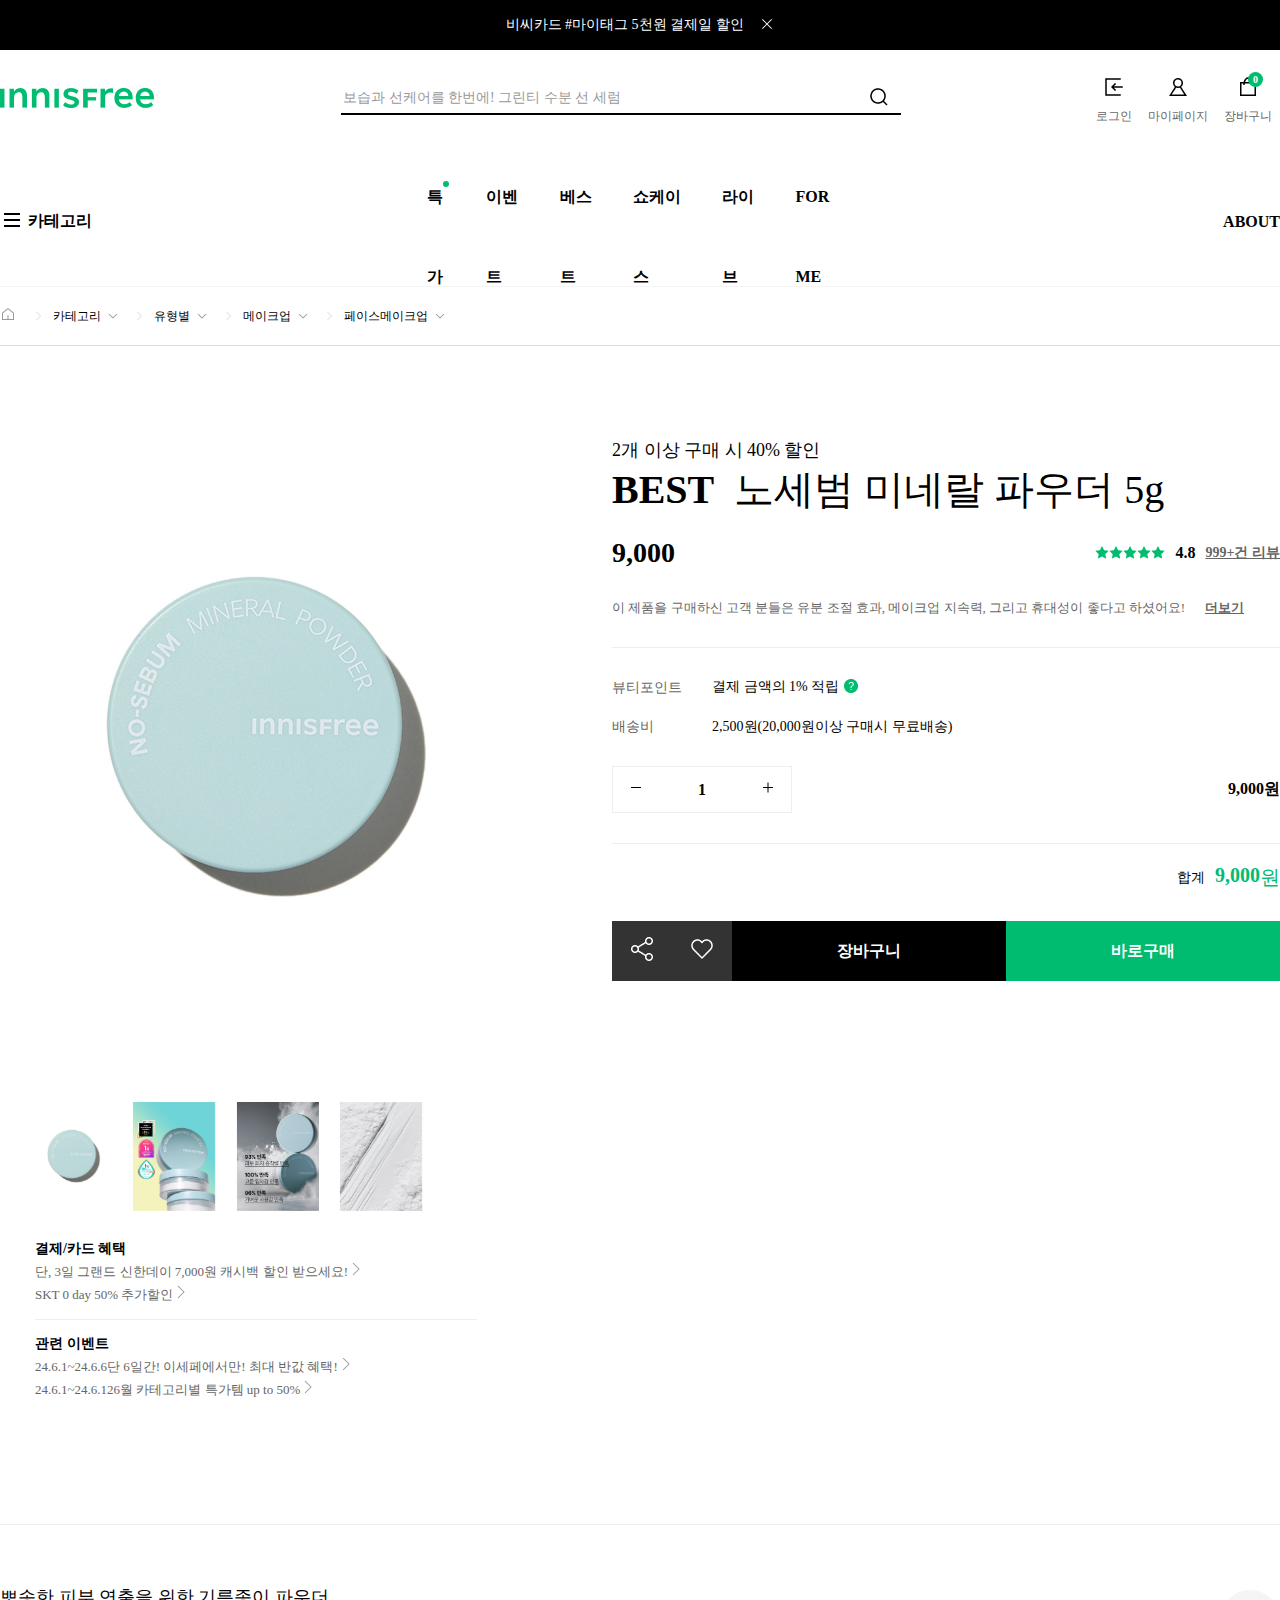
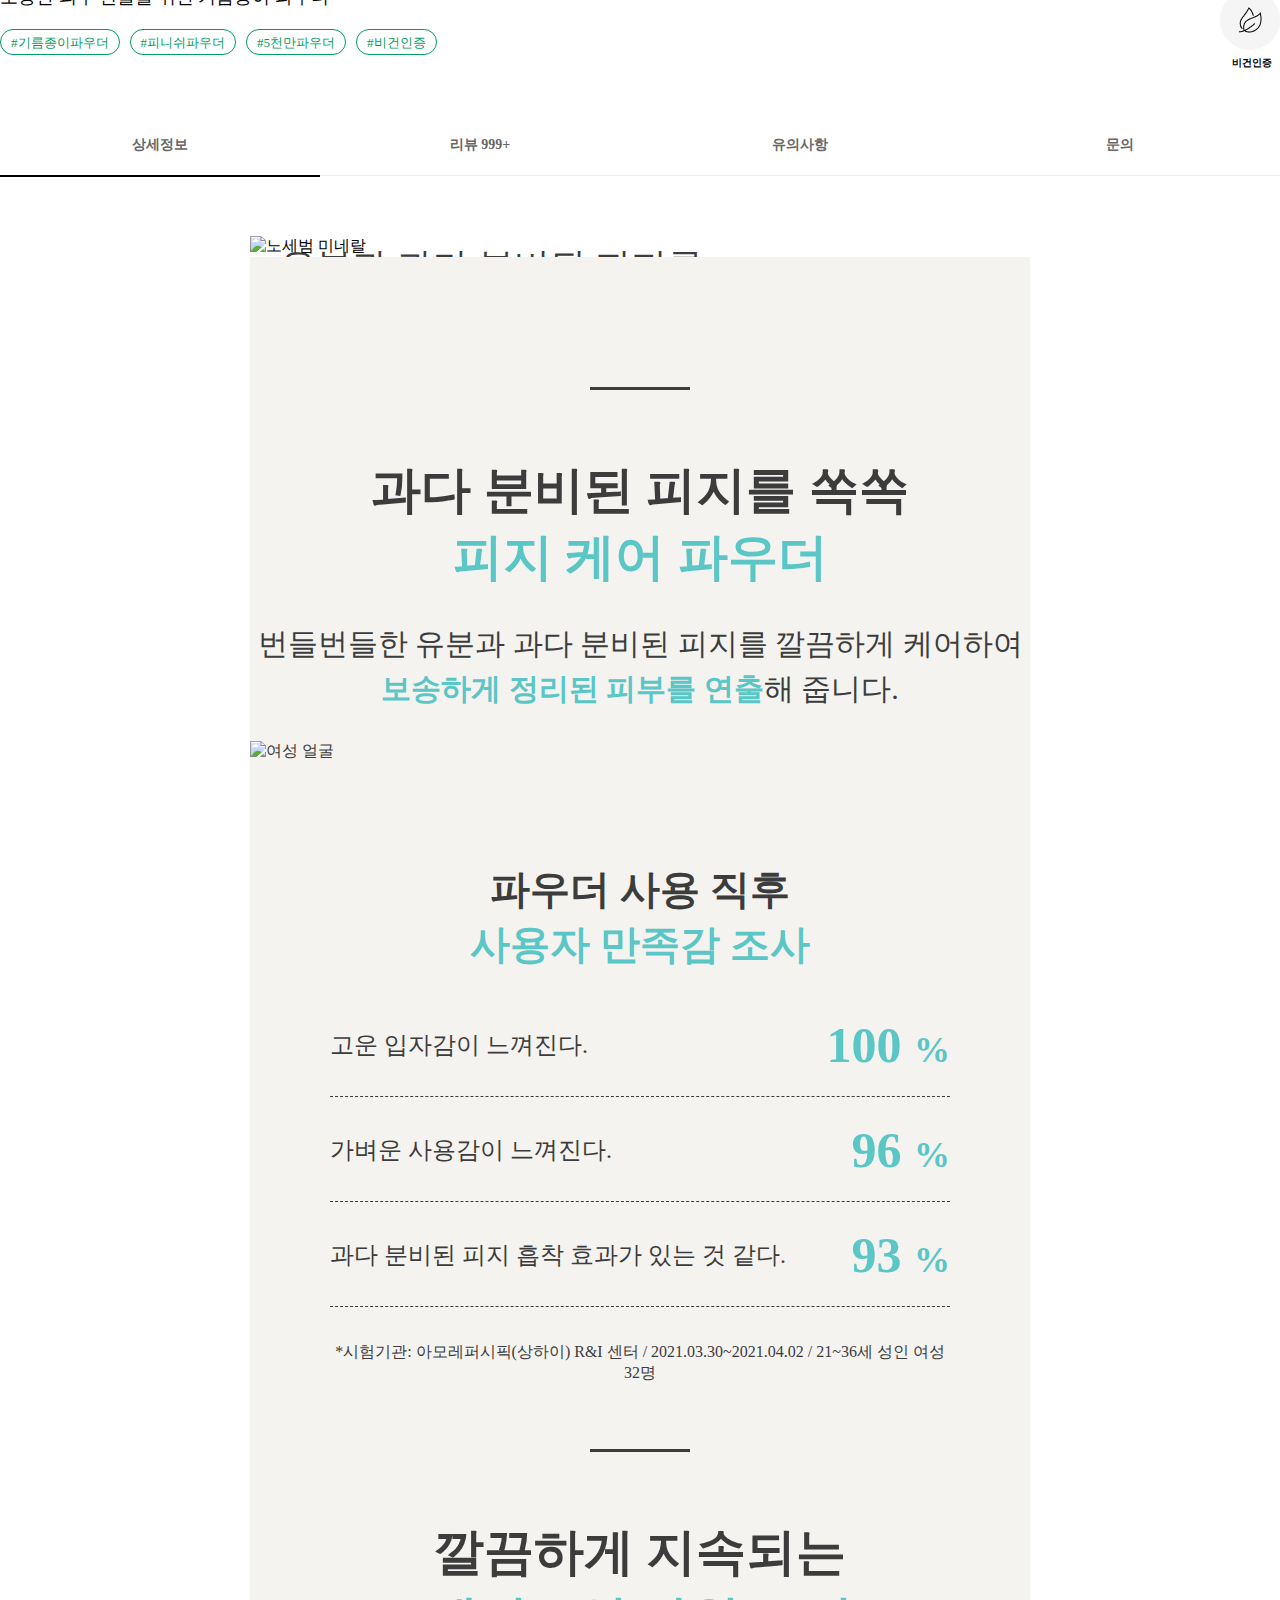
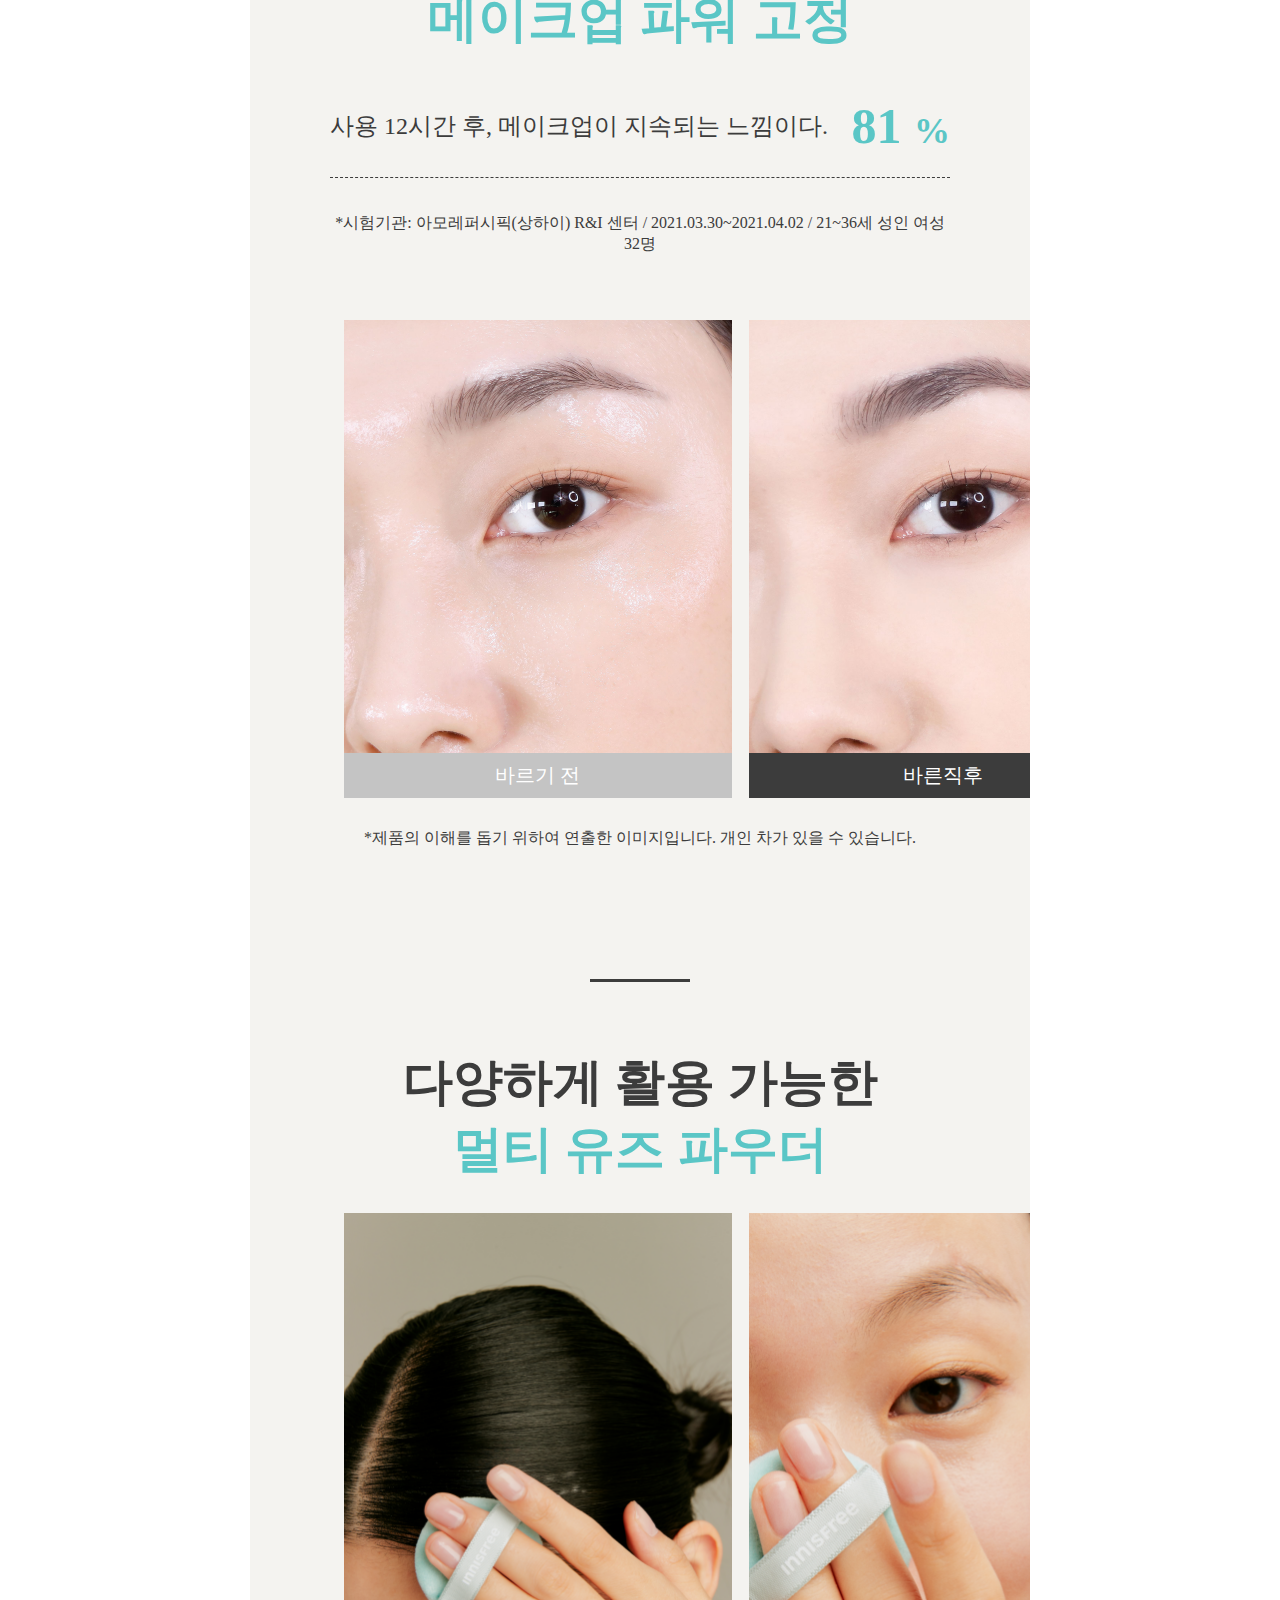
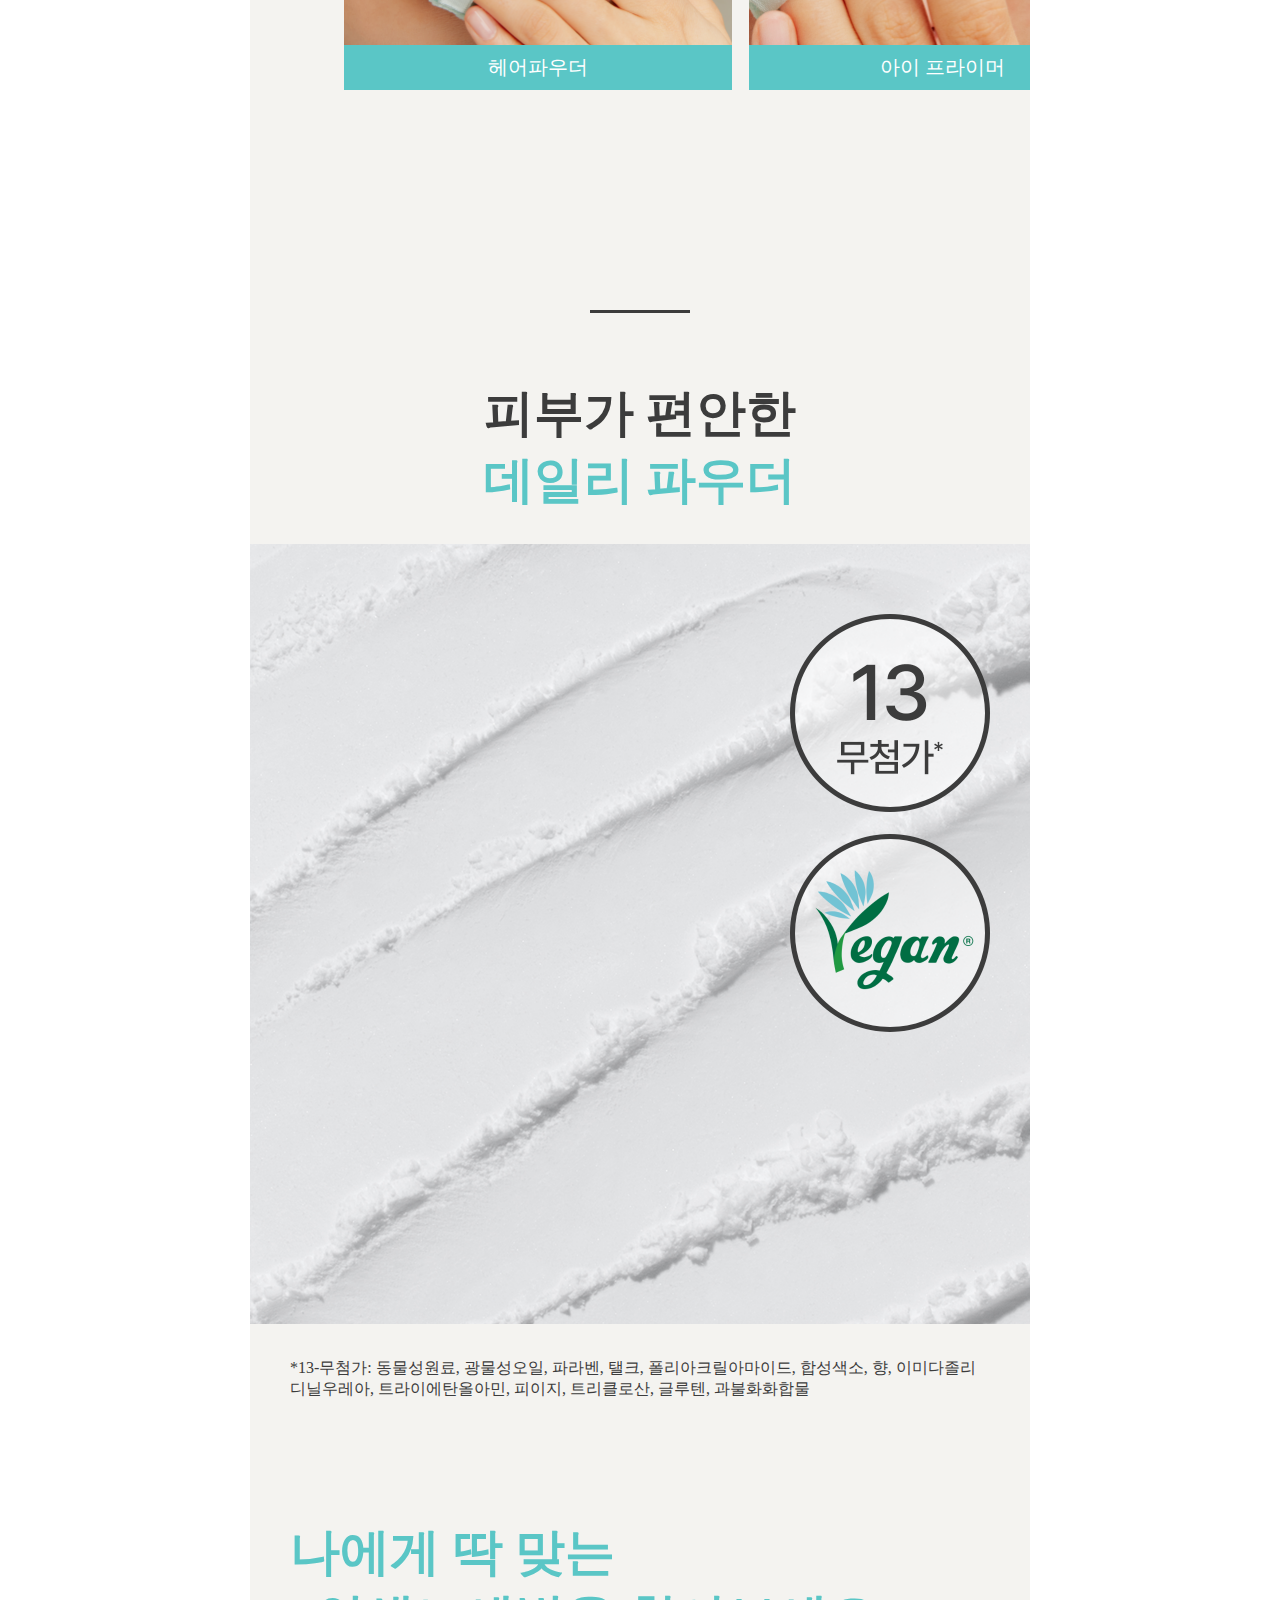
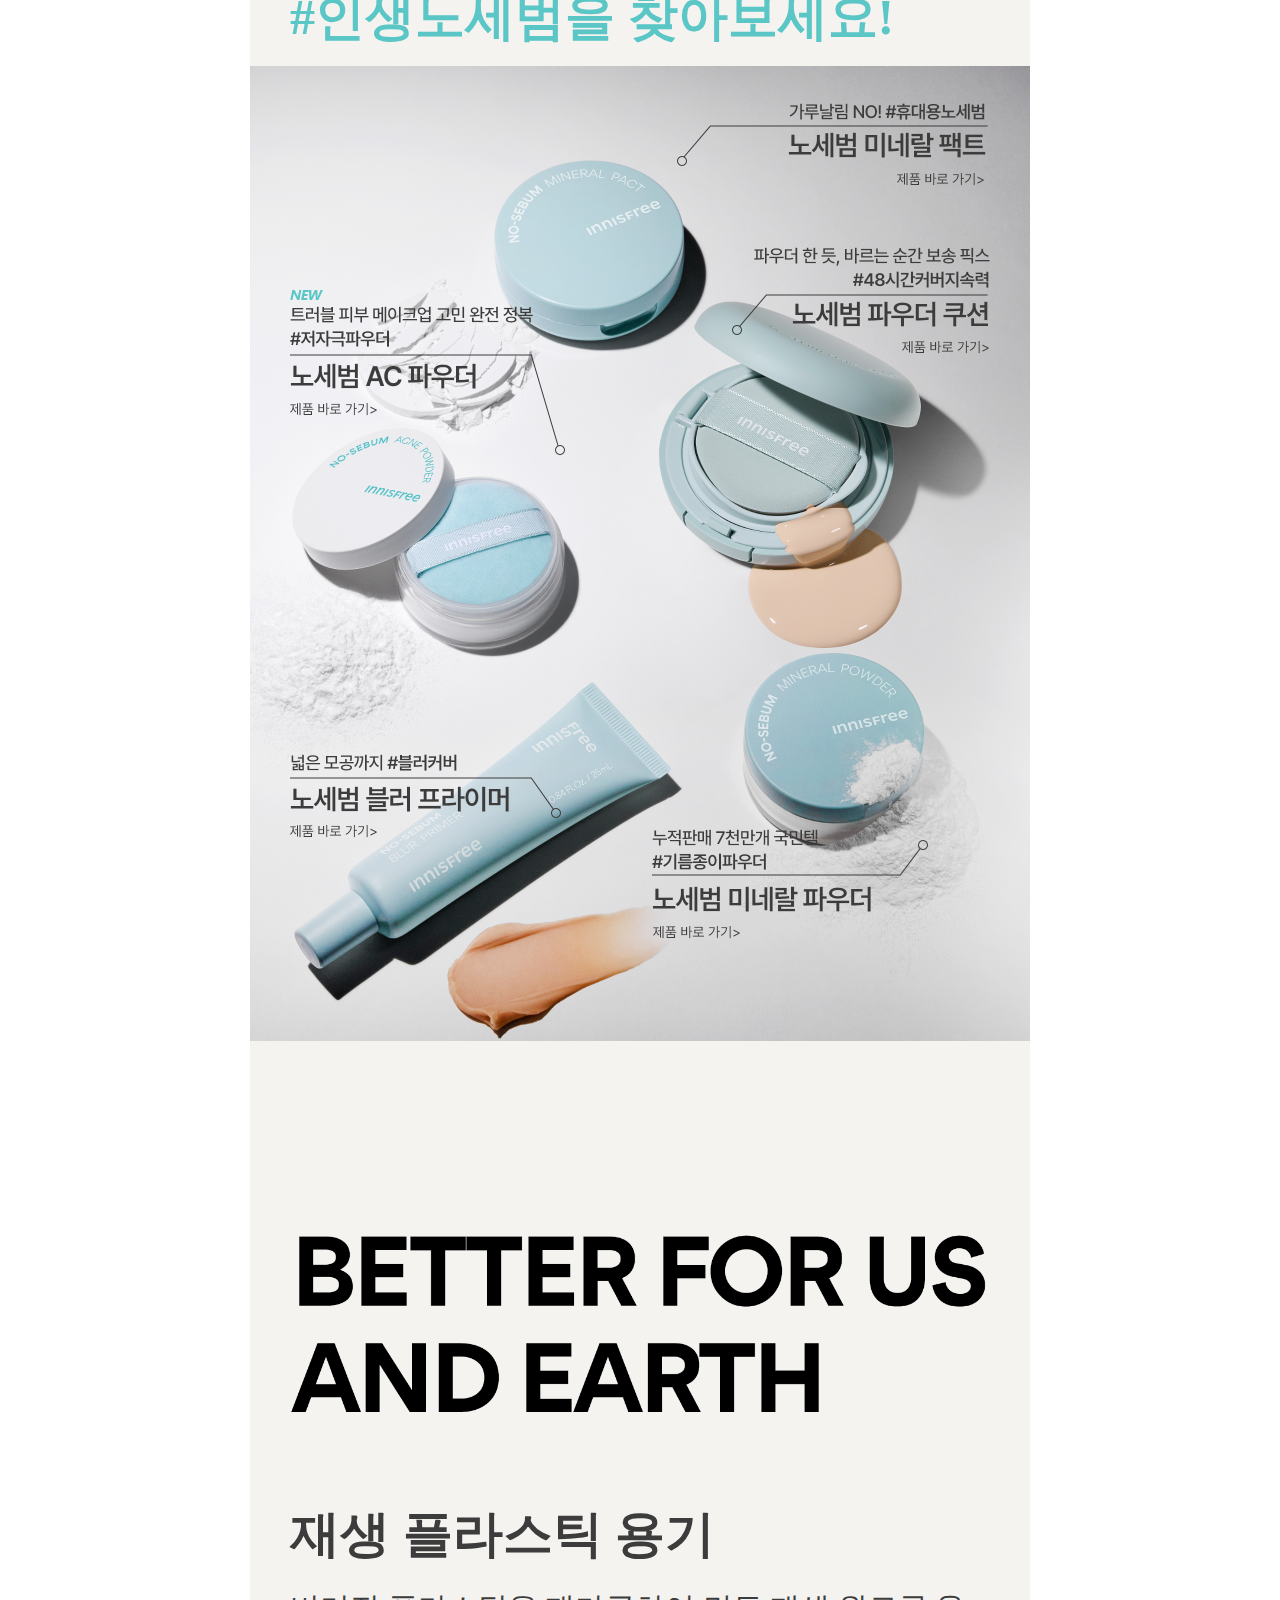
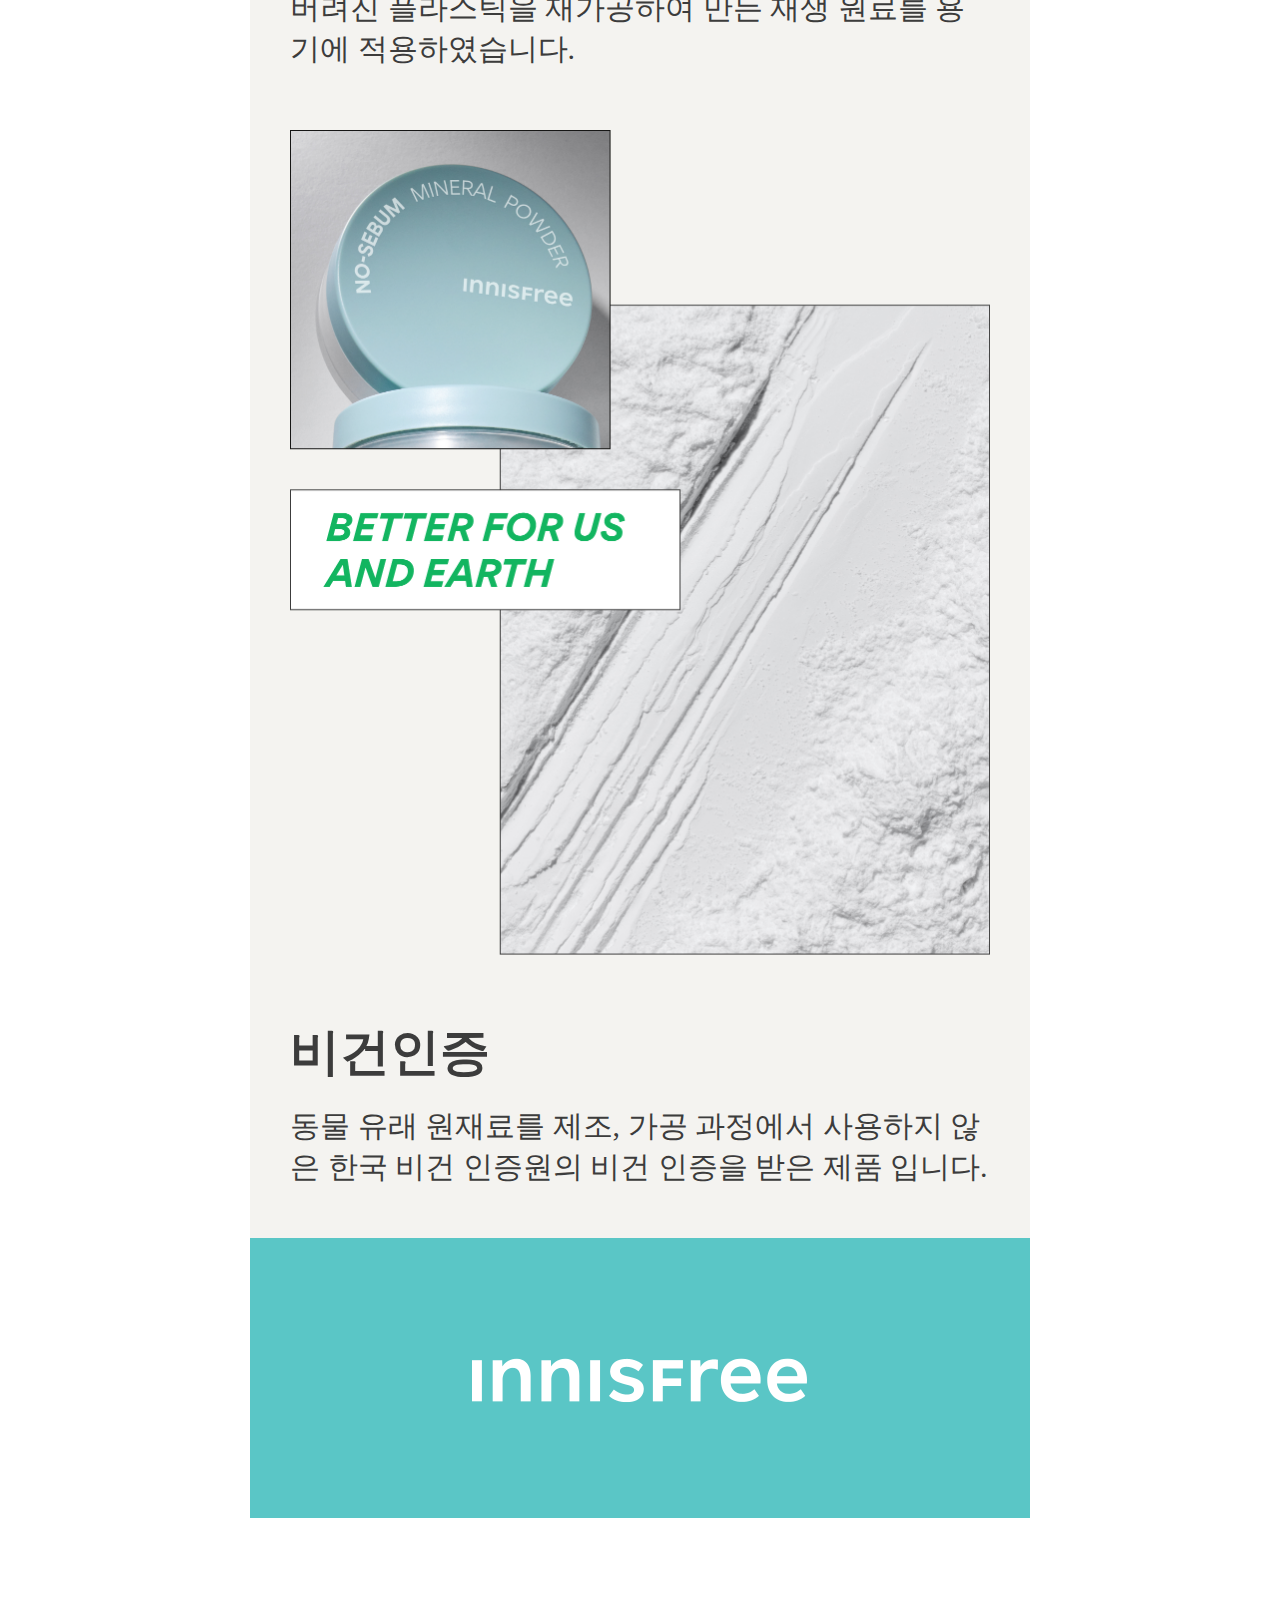
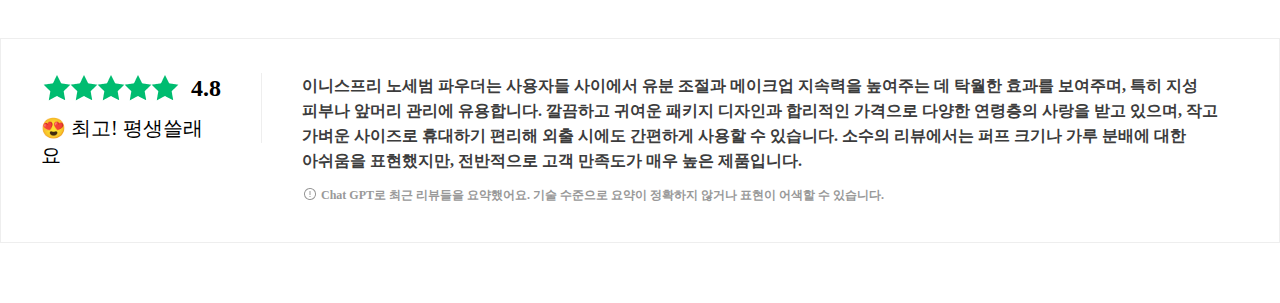
==== commit f940624b: "탭메뉴 수정" ====
--- a/innisfree/index.html
+++ b/innisfree/index.html
@@ -310,75 +310,89 @@
         <section class="pdt_tabmenu" id="contentWith">
             <div class="tabmenu_wrap">
                 <ul class="tabmenu_inner fs14" id="tabmenu_inner">
-                    <li onclick="secMove('1')" data-tab-target="#tab1">상세정보
-                    </li>
-                    <li onclick="secMove('2')" data-tab-target="#tab2"><a href="#">리뷰 <span>999+</span></a>
-                    </li>
-                    <li onclick="secMove('3')" data-tab-target="#tab3"><a href="#">유의사항</a></li>
-                    <li onclick="secMove('4')" data-tab-target="#tab4">문의</li>
+                    <li data-tab="tab1" class="active">상세정보</li>
+                    <li data-tab="tab2" onclick="secMove('2')">리뷰 <span>999+</span></li>
+                    <li data-tab="tab3">유의사항</li>
+                    <li>문의</li>
                 </ul>
             </div>
         </section>
-        <div class="tabmenu_contents">
-            <div class="tabCon_list">
-                <div class="prd_sec" id="prd_1">
-                    <!-- sec01 -->
-                    <section class="sec01 w780">
-                        <img src="images/img_sec01.png" alt="노세범 미네랄">
-                        <div class="sec_text">
-                            <p class="sub fs36">
-                                유분과 과다 분비된 피지를<br>
-                                깔끔하게 케어해주는 기름종이 파우더
+        <div class="tabCon_list">
+            <div class="prd_sec tabcon active" id="tab1">
+                <!-- sec01 -->
+                <section class="sec01 w780">
+                    <img src="images/img_sec01.png" alt="노세범 미네랄">
+                    <div class="sec_text">
+                        <p class="sub fs36">
+                            유분과 과다 분비된 피지를<br>
+                            깔끔하게 케어해주는 기름종이 파우더
+                        </p>
+                        <h2 class="titimg">
+                            <img src="images/img_nosebum_title.png" alt="노세범 제품명">
+                        </h2>
+                        <p class="subB fs30">노세범 미네랄 파우더</p>
+                    </div>
+                </section>
+                <!-- sec02 -->
+                <section class="sec02 w780">
+                    <div class="sec_text">
+                        <h2 class="subtitle fs50">
+                            과다 분비된 피지를 쏙쏙<br>
+                            <span class="txt_mint">피지 케어 파우더</span>
+                        </h2>
+                        <p class="sub fs30">
+                            번들번들한 유분과 과다 분비된 피지를 깔끔하게 케어하여
+                            <span class="txt_mint">보송하게 정리된 피부를 연출</span>해 줍니다.
+                        </p>
+                    </div>
+                    <img src="images/img_sec02.png" alt="여성 얼굴" class="sec02_img">
+                    <div class="sec_review">
+                        <h3 class="title2 fs40">
+                            파우더 사용 직후<br>
+                            <span class="txt_mint">사용자 만족감 조사</span>
+                        </h3>
+                        <div class="review_list">
+                            <div class="review_inner">
+                                <span class="txt fs24">
+                                    고운 입자감이 느껴진다.
+                                </span>
+                                <div class="rv_num txt_mint fs36">
+                                    <span class="rv_count fs50" id="rv_count1">100
+                                    </span>
+                                    %
+                                </div>
+                            </div>
+                            <div class="review_inner">
+                                <span class="txt fs24">
+                                    가벼운 사용감이 느껴진다.
+                                </span>
+                                <div class="rv_num txt_mint fs36">
+                                    <span class="rv_count fs50" id="rv_count2">96
+                                    </span>
+                                    %
+                                </div>
+                            </div>
+                            <div class="review_inner">
+                                <span class="txt fs24">과다 분비된 피지 흡착 효과가 있는 것 같다.</span>
+                                <div class="rv_num txt_mint fs36">
+                                    <span class="rv_count fs50" id="rv_count3">93
+                                    </span>
+                                    %
+                                </div>
+                            </div>
+                            <p>*시험기관: 아모레퍼시픽(상하이) R&I 센터 / 2021.03.30~2021.04.02 / 21~36세 성인 여성 32명
                             </p>
-                            <h2 class="titimg">
-                                <img src="images/img_nosebum_title.png" alt="노세범 제품명">
-                            </h2>
-                            <p class="subB fs30">노세범 미네랄 파우더</p>
-                        </div>
-                    </section>
-                    <!-- sec02 -->
-                    <section class="sec02 w780">
+                        </div>
                         <div class="sec_text">
                             <h2 class="subtitle fs50">
-                                과다 분비된 피지를 쏙쏙<br>
-                                <span class="txt_mint">피지 케어 파우더</span>
+                                깔끔하게 지속되는<br>
+                                <span class="txt_mint">메이크업 파워 고정</span>
                             </h2>
-                            <p class="sub fs30">
-                                번들번들한 유분과 과다 분비된 피지를 깔끔하게 케어하여
-                                <span class="txt_mint">보송하게 정리된 피부를 연출</span>해 줍니다.
-                            </p>
-                        </div>
-                        <img src="images/img_sec02.png" alt="여성 얼굴" class="sec02_img">
-                        <div class="sec_review">
-                            <h3 class="title2 fs40">
-                                파우더 사용 직후<br>
-                                <span class="txt_mint">사용자 만족감 조사</span>
-                            </h3>
                             <div class="review_list">
                                 <div class="review_inner">
-                                    <span class="txt fs24">
-                                        고운 입자감이 느껴진다.
-                                    </span>
+                                    <span class="txt fs24">사용 12시간 후, 메이크업이 지속되는 느낌이다.</span>
                                     <div class="rv_num txt_mint fs36">
-                                        <span class="rv_count fs50" id="rv_count1">100
-                                        </span>
-                                        %
-                                    </div>
-                                </div>
-                                <div class="review_inner">
-                                    <span class="txt fs24">
-                                        가벼운 사용감이 느껴진다.
-                                    </span>
-                                    <div class="rv_num txt_mint fs36">
-                                        <span class="rv_count fs50" id="rv_count2">96
-                                        </span>
-                                        %
-                                    </div>
-                                </div>
-                                <div class="review_inner">
-                                    <span class="txt fs24">과다 분비된 피지 흡착 효과가 있는 것 같다.</span>
-                                    <div class="rv_num txt_mint fs36">
-                                        <span class="rv_count fs50" id="rv_count3">93
+                                        <span class="rv_count fs50" id="rv_count4">81
                                         </span>
                                         %
                                     </div>
@@ -386,169 +400,154 @@
                                 <p>*시험기관: 아모레퍼시픽(상하이) R&I 센터 / 2021.03.30~2021.04.02 / 21~36세 성인 여성 32명
                                 </p>
                             </div>
-                            <div class="sec_text">
-                                <h2 class="subtitle fs50">
-                                    깔끔하게 지속되는<br>
-                                    <span class="txt_mint">메이크업 파워 고정</span>
-                                </h2>
-                                <div class="review_list">
-                                    <div class="review_inner">
-                                        <span class="txt fs24">사용 12시간 후, 메이크업이 지속되는 느낌이다.</span>
-                                        <div class="rv_num txt_mint fs36">
-                                            <span class="rv_count fs50" id="rv_count4">81
-                                            </span>
-                                            %
-                                        </div>
-                                    </div>
-                                    <p>*시험기관: 아모레퍼시픽(상하이) R&I 센터 / 2021.03.30~2021.04.02 / 21~36세 성인 여성 32명
-                                    </p>
-                                </div>
-                            </div>
-                        </div>
-                        <!-- sec02 Swiper -->
-                        <div class="swiper mySwiper review_slide01">
-                            <div class="swiper-wrapper review_slide_wrapper">
-                                <div class="swiper-slide review_slide rvSlide01">
-                                    <img src="images/img_sec02_slide1.png" alt="">
-                                    <span class="txt fs20">바르기 전</span>
-                                </div>
-                                <div class="swiper-slide review_slide rvSlide02">
-                                    <img src="images/img_sec02_slide2.png" alt="">
-                                    <span class="txt fs20">바른직후</span>
-                                </div>
-                                <div class="swiper-slide review_slide rvSlide03">
-                                    <img src="images/img_sec02_slide3.png" alt="">
-                                    <span class="txt fs20">12시간 후</span>
-                                </div>
-                            </div>
-                            <p>*제품의 이해를 돕기 위하여 연출한 이미지입니다. 개인 차가 있을 수 있습니다.</p>
-                        </div>
-                    </section>
-                    <!-- sec03 -->
-                    <section class="sec03 w780">
-                        <div class="sec_text">
-                            <h2 class="subtitle fs50">
-                                다양하게 활용 가능한<br>
-                                <span class="txt_mint">멀티 유즈 파우더</span>
-                            </h2>
-                        </div>
-                        <!-- sec03 Swiper -->
-                        <div class="swiper mySwiper review_slide02">
-                            <div class="swiper-wrapper review_slide_wrapper">
-                                <div class="swiper-slide review_slide rvSlide04">
-                                    <img src="images/img_sec02_slide4.png" alt="">
-                                    <span class="txt fs20">헤어파우더</span>
-                                </div>
-                                <div class="swiper-slide review_slide rvSlide05">
-                                    <img src="images/img_sec02_slide5.png" alt="">
-                                    <span class="txt fs20">아이 프라이머</span>
-                                </div>
-                                <div class="swiper-slide review_slide rvSlide06">
-                                    <img src="images/img_sec02_slide6.png" alt="">
-                                    <span class="txt fs20">스킨케어 픽서</span>
-                                </div>
-                            </div>
-                        </div>
-                    </section>
-                    <!-- sec04 -->
-                    <section class="sec04 w780">
-                        <div class="sec_text">
-                            <h2 class="subtitle fs50">
-                                피부가 편안한<br>
-                                <span class="txt_mint">데일리 파우더</span>
-                            </h2>
-                        </div>
-                        <div class="sec04_texture">
-                            <img src="images/img_sec04.png" alt="노세범 텍스쳐">
-                        </div>
-                        <p>*13-무첨가: 동물성원료, 광물성오일, 파라벤, 탤크, 폴리아크릴아마이드, 합성색소, 향, 이미다졸리디닐우레아, 트라이에탄올아민, 피이지, 트리클로산,
-                            글루텐, 과불화화합물</p>
-                    </section>
-                    <!-- sec05 -->
-                    <section class="sec05 w780">
-                        <h3 class="prdsubtit txt_mint fs50">
-                            나에게 딱 맞는<br>
-                            #인생노세범을 찾아보세요!
-                        </h3>
-                        <div class="sec05_drc">
-                            <div class="sec05_prdImg">
-                                <img src="images/img_sec05.png" alt="노세범 시리즈">
-                            </div>
-                            <div class="sec05_btns">
-                                <div class="sec05_bt1">
-                                    <span class="hide">노세범 미네랄 팩트</span>
-                                    <a href="#"></a>
-                                </div>
-                                <div class="sec05_bt2">
-                                    <span class="hide">노세범 파우더 쿠션</span>
-                                    <a href="#"></a>
-                                </div>
-                                <div class="sec05_bt3">
-                                    <span class="hide">노세범 AC 파우더</span>
-                                    <a href="#"></a>
-                                </div>
-                                <div class="sec05_bt4">
-                                    <span class="hide">노세범 블러 프라이머</span>
-                                    <a href="#"></a>
-                                </div>
-                                <div class="sec05_bt5">
-                                    <span class="hide">노세범 미네랄 파우더</span>
-                                    <a href="#"></a>
-                                </div>
-                            </div>
-                        </div>
-                    </section>
-                    <section class="sec06 w780">
-                        <h2 class="title sec06_img">
-                            <img src="images/img_sec06_title.png" alt="Better For Us and Earth">
+                        </div>
+                    </div>
+                    <!-- sec02 Swiper -->
+                    <div class="swiper mySwiper review_slide01">
+                        <div class="swiper-wrapper review_slide_wrapper">
+                            <div class="swiper-slide review_slide rvSlide01">
+                                <img src="images/img_sec02_slide1.png" alt="">
+                                <span class="txt fs20">바르기 전</span>
+                            </div>
+                            <div class="swiper-slide review_slide rvSlide02">
+                                <img src="images/img_sec02_slide2.png" alt="">
+                                <span class="txt fs20">바른직후</span>
+                            </div>
+                            <div class="swiper-slide review_slide rvSlide03">
+                                <img src="images/img_sec02_slide3.png" alt="">
+                                <span class="txt fs20">12시간 후</span>
+                            </div>
+                        </div>
+                        <p>*제품의 이해를 돕기 위하여 연출한 이미지입니다. 개인 차가 있을 수 있습니다.</p>
+                    </div>
+                </section>
+                <!-- sec03 -->
+                <section class="sec03 w780">
+                    <div class="sec_text">
+                        <h2 class="subtitle fs50">
+                            다양하게 활용 가능한<br>
+                            <span class="txt_mint">멀티 유즈 파우더</span>
                         </h2>
-                        <div class="prdsubtit fs50">
-                            재생 플라스틱 용기
-                        </div>
-                        <p class="sub_description fs30">버려진 플라스틱을 재가공하여 만든 재생 원료를
-                            용기에 적용하였습니다.</p>
-                        <div class="sec06_img">
-                            <img src="images/img_sec06_2.png" alt="노세범 제품 이미지">
-                        </div>
-                        <div class="prdsubtit fs50">
-                            비건인증
-                        </div>
-                        <p class="sub_description fs30">동물 유래 원재료를 제조, 가공 과정에서 사용하지 않은
-                            한국 비건 인증원의 비건 인증을 받은 제품 입니다.</p>
-                    </section>
-                    <div class="logo_mint w780">
-                        <img src="images/img_deslogo.png" alt="이니스프리">
-                    </div>
-                </div>
-                <!-- 리뷰 -->
-                <section class="review_wrap">
-                    <div class="review_gpt">
-                        <div class="review_summary">
-                            <div class="review_star fs24">
-                                <img src="images/stars_grade32.png" alt="별점">
-                                <span>4.8</span>
-                            </div>
-                            <p class="fs20">😍 최고! 평생쓸래요</p>
-                        </div>
-                        <div class="gptComment">
-                            <p class="gptTxt">
-                                이니스프리 노세범 파우더는 사용자들 사이에서 유분 조절과 메이크업 지속력을 높여주는 데 탁월한 효과를 보여주며, 특히 지성 피부나 앞머리 관리에 유용합니다.
-                                깔끔하고
-                                귀여운 패키지 디자인과 합리적인 가격으로 다양한 연령층의 사랑을 받고 있으며, 작고 가벼운 사이즈로 휴대하기 편리해 외출 시에도 간편하게 사용할 수 있습니다.
-                                소수의
-                                리뷰에서는 퍼프 크기나 가루 분배에 대한 아쉬움을 표현했지만, 전반적으로 고객 만족도가 매우 높은 제품입니다.
-                            </p>
-                            <p class="fs12 gptTxt_small">
-                                <img src="images/ico_i.png" alt="주의">
-                                Chat GPT로 최근 리뷰들을 요약했어요. 기술 수준으로 요약이
-                                정확하지 않거나 표현이 어색할 수 있습니다.
-                            </p>
-                        </div>
-                    </div>
-
+                    </div>
+                    <!-- sec03 Swiper -->
+                    <div class="swiper mySwiper review_slide02">
+                        <div class="swiper-wrapper review_slide_wrapper">
+                            <div class="swiper-slide review_slide rvSlide04">
+                                <img src="images/img_sec02_slide4.png" alt="">
+                                <span class="txt fs20">헤어파우더</span>
+                            </div>
+                            <div class="swiper-slide review_slide rvSlide05">
+                                <img src="images/img_sec02_slide5.png" alt="">
+                                <span class="txt fs20">아이 프라이머</span>
+                            </div>
+                            <div class="swiper-slide review_slide rvSlide06">
+                                <img src="images/img_sec02_slide6.png" alt="">
+                                <span class="txt fs20">스킨케어 픽서</span>
+                            </div>
+                        </div>
+                    </div>
                 </section>
-            </div>
-
+                <!-- sec04 -->
+                <section class="sec04 w780">
+                    <div class="sec_text">
+                        <h2 class="subtitle fs50">
+                            피부가 편안한<br>
+                            <span class="txt_mint">데일리 파우더</span>
+                        </h2>
+                    </div>
+                    <div class="sec04_texture">
+                        <img src="images/img_sec04.png" alt="노세범 텍스쳐">
+                    </div>
+                    <p>*13-무첨가: 동물성원료, 광물성오일, 파라벤, 탤크, 폴리아크릴아마이드, 합성색소, 향, 이미다졸리디닐우레아, 트라이에탄올아민, 피이지, 트리클로산,
+                        글루텐, 과불화화합물</p>
+                </section>
+                <!-- sec05 -->
+                <section class="sec05 w780">
+                    <h3 class="prdsubtit txt_mint fs50">
+                        나에게 딱 맞는<br>
+                        #인생노세범을 찾아보세요!
+                    </h3>
+                    <div class="sec05_drc">
+                        <div class="sec05_prdImg">
+                            <img src="images/img_sec05.png" alt="노세범 시리즈">
+                        </div>
+                        <div class="sec05_btns">
+                            <div class="sec05_bt1">
+                                <span class="hide">노세범 미네랄 팩트</span>
+                                <a href="#"></a>
+                            </div>
+                            <div class="sec05_bt2">
+                                <span class="hide">노세범 파우더 쿠션</span>
+                                <a href="#"></a>
+                            </div>
+                            <div class="sec05_bt3">
+                                <span class="hide">노세범 AC 파우더</span>
+                                <a href="#"></a>
+                            </div>
+                            <div class="sec05_bt4">
+                                <span class="hide">노세범 블러 프라이머</span>
+                                <a href="#"></a>
+                            </div>
+                            <div class="sec05_bt5">
+                                <span class="hide">노세범 미네랄 파우더</span>
+                                <a href="#"></a>
+                            </div>
+                        </div>
+                    </div>
+                </section>
+                <section class="sec06 w780">
+                    <h2 class="title sec06_img">
+                        <img src="images/img_sec06_title.png" alt="Better For Us and Earth">
+                    </h2>
+                    <div class="prdsubtit fs50">
+                        재생 플라스틱 용기
+                    </div>
+                    <p class="sub_description fs30">버려진 플라스틱을 재가공하여 만든 재생 원료를
+                        용기에 적용하였습니다.</p>
+                    <div class="sec06_img">
+                        <img src="images/img_sec06_2.png" alt="노세범 제품 이미지">
+                    </div>
+                    <div class="prdsubtit fs50">
+                        비건인증
+                    </div>
+                    <p class="sub_description fs30">동물 유래 원재료를 제조, 가공 과정에서 사용하지 않은
+                        한국 비건 인증원의 비건 인증을 받은 제품 입니다.</p>
+                </section>
+                <div class="logo_mint w780">
+                    <img src="images/img_deslogo.png" alt="이니스프리">
+                </div>
+            </div>
+            <!-- 리뷰 -->
+            <section class="review_wrap tabcon active" id="tab2">
+                <div class="review_gpt">
+                    <div class="review_summary">
+                        <div class="review_star fs24">
+                            <img src="images/stars_grade32.png" alt="별점">
+                            <span>4.8</span>
+                        </div>
+                        <p class="fs20">😍 최고! 평생쓸래요</p>
+                    </div>
+                    <div class="gptComment">
+                        <p class="gptTxt">
+                            이니스프리 노세범 파우더는 사용자들 사이에서 유분 조절과 메이크업 지속력을 높여주는 데 탁월한 효과를 보여주며, 특히 지성 피부나 앞머리 관리에 유용합니다.
+                            깔끔하고
+                            귀여운 패키지 디자인과 합리적인 가격으로 다양한 연령층의 사랑을 받고 있으며, 작고 가벼운 사이즈로 휴대하기 편리해 외출 시에도 간편하게 사용할 수 있습니다.
+                            소수의
+                            리뷰에서는 퍼프 크기나 가루 분배에 대한 아쉬움을 표현했지만, 전반적으로 고객 만족도가 매우 높은 제품입니다.
+                        </p>
+                        <p class="fs12 gptTxt_small">
+                            <img src="images/ico_i.png" alt="주의">
+                            Chat GPT로 최근 리뷰들을 요약했어요. 기술 수준으로 요약이
+                            정확하지 않거나 표현이 어색할 수 있습니다.
+                        </p>
+                    </div>
+                </div>
+            </section>
+            <!-- 유의사항 -->
+            <section class="tabcon" id="tab3">
+                유의사항 내용입니다
+            </section>
+        </div>
     </main>
 
 
--- a/innisfree/css/style.css
+++ b/innisfree/css/style.css
@@ -227,7 +227,7 @@
     left: 20px;
     padding: 0 10px;
     display: none;
-    z-index: 10;
+    z-index: 9;
 }
 
 section.category .sub_category .sub_category_list>li>.sub_category_inner>li {
@@ -566,8 +566,24 @@
     position: relative;
 }
 
+section.pdt_tabmenu .tabmenu_wrap .tabmenu_inner li.active::after {
+    display: block;
+    content: '';
+    width: 100%;
+    height: 2px;
+    background: var(--color_black);
+}
+
 section.pdt_tabmenu .tabmenu_wrap .tabmenu_inner>li>a {
     display: inline-block;
+}
+
+.tabcon {
+    display: none;
+}
+
+.tabcon.active {
+    display: block;
 }
 
 /* prd_sec (tabcontent) */
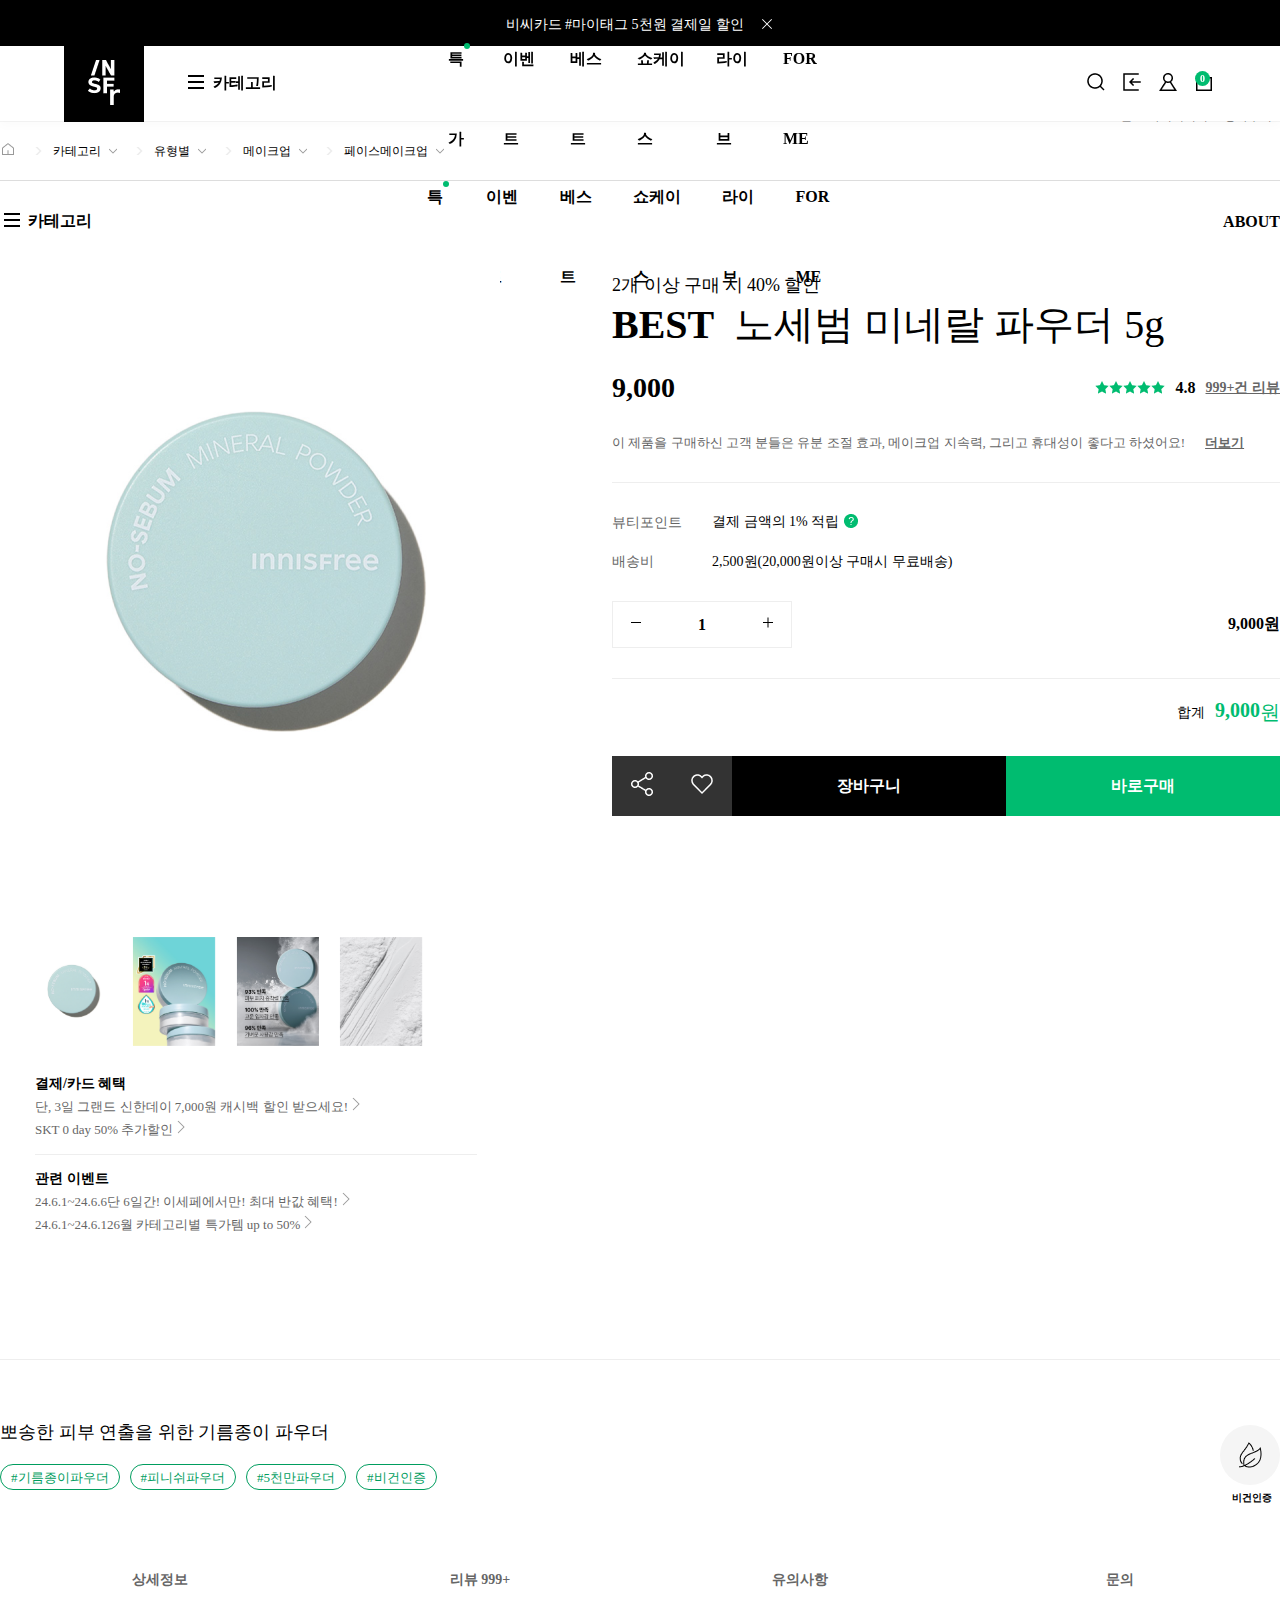
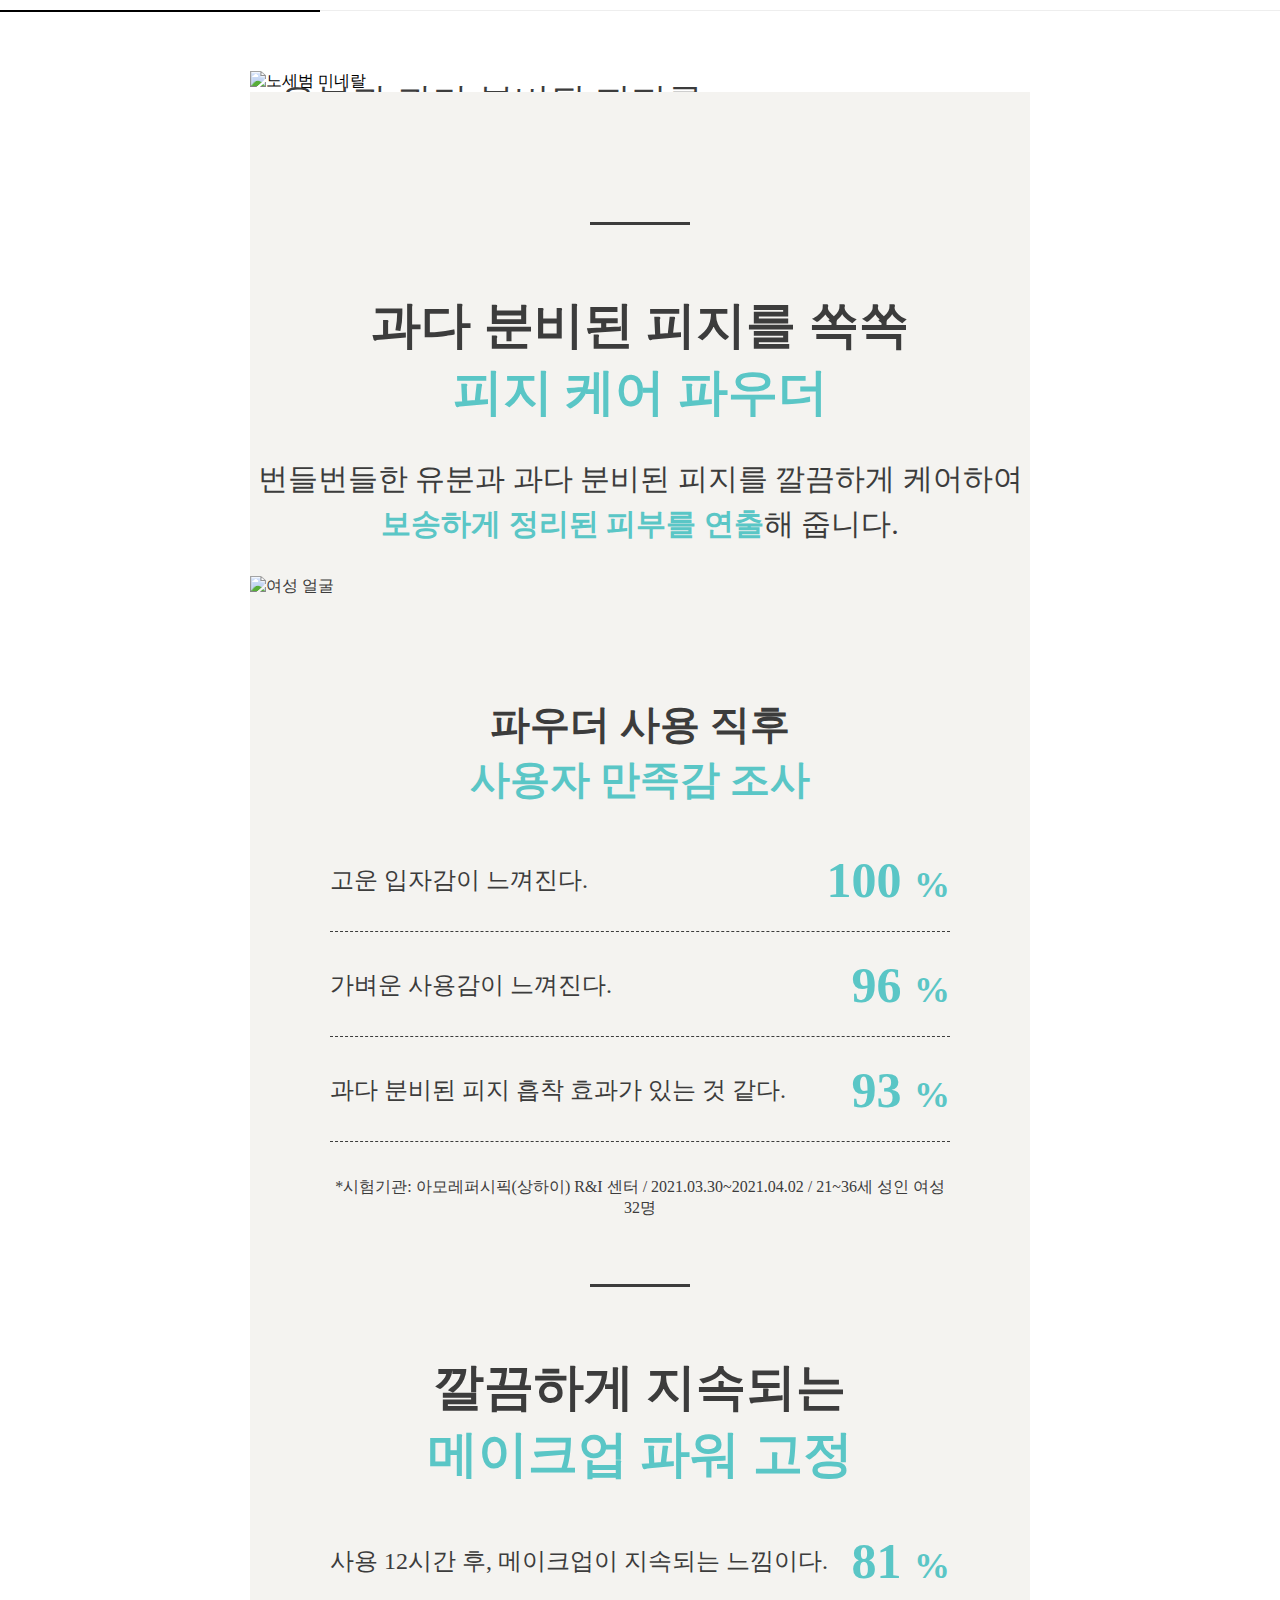
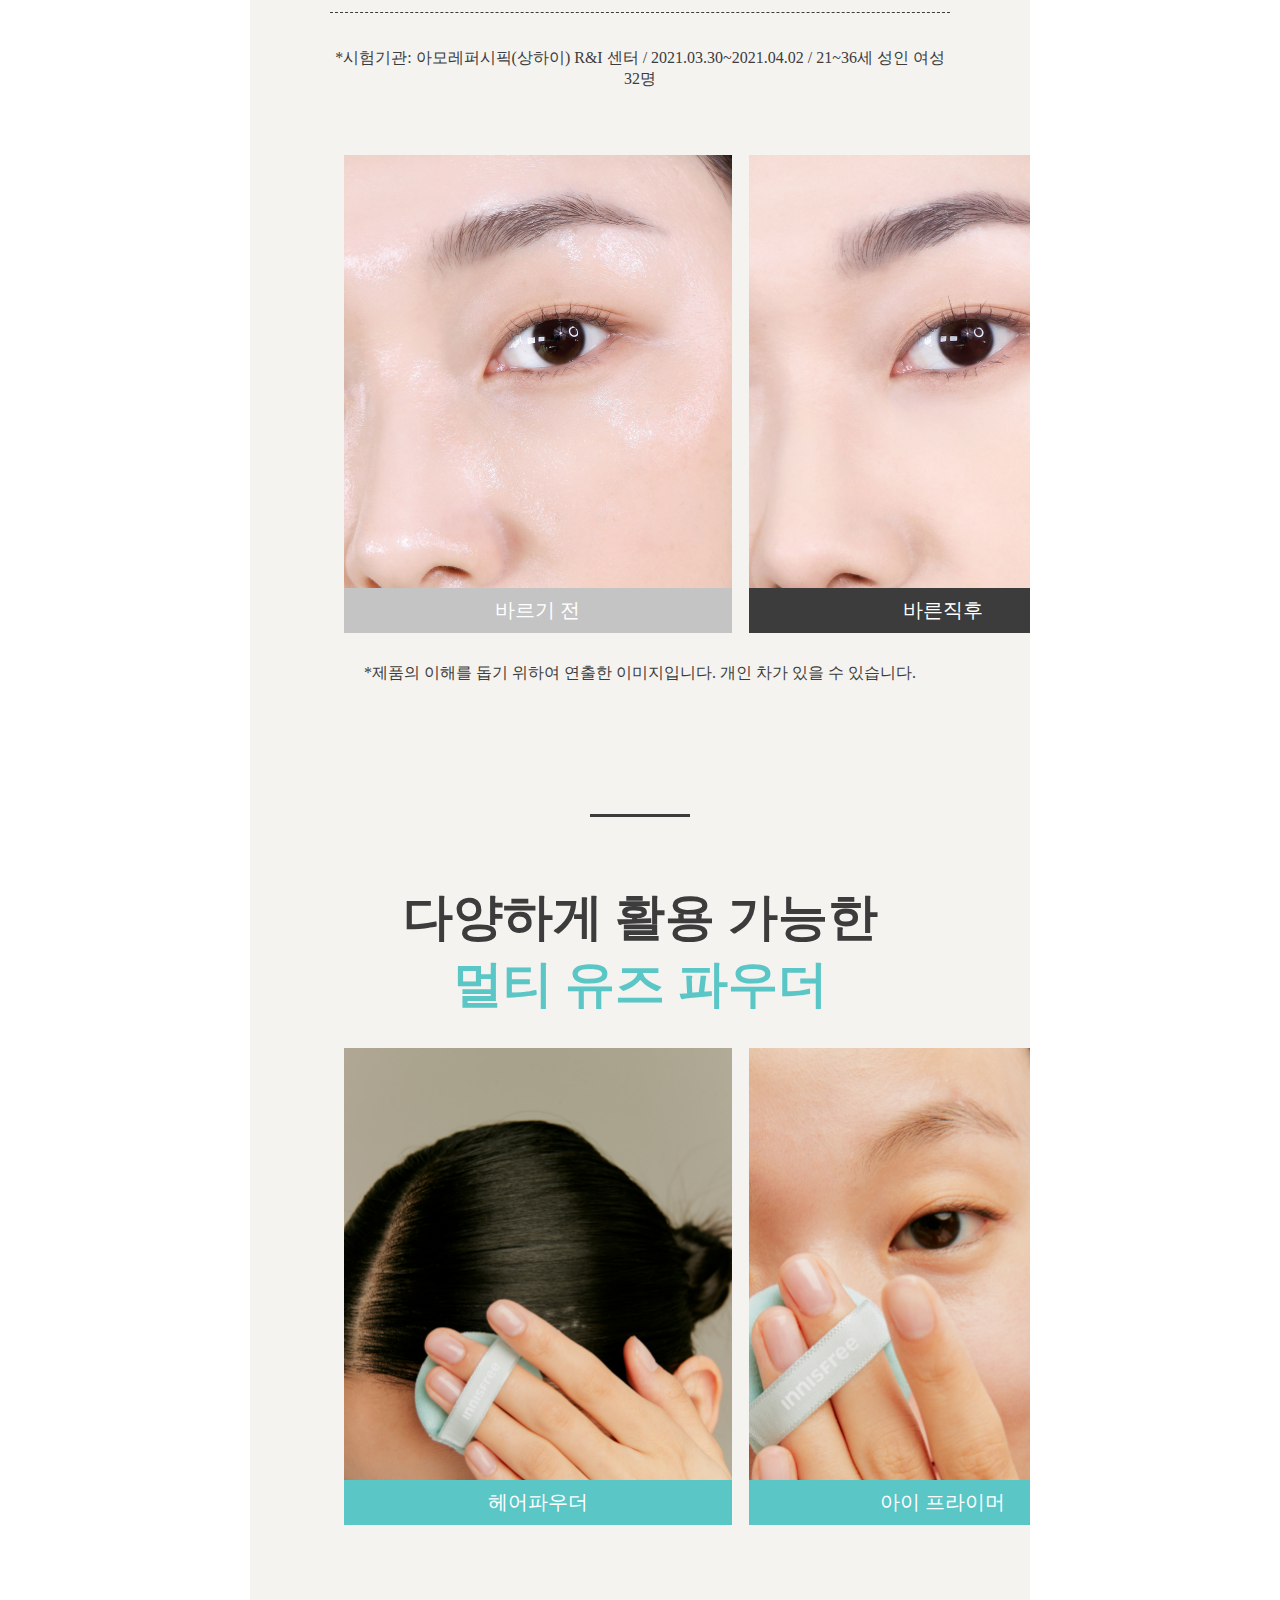
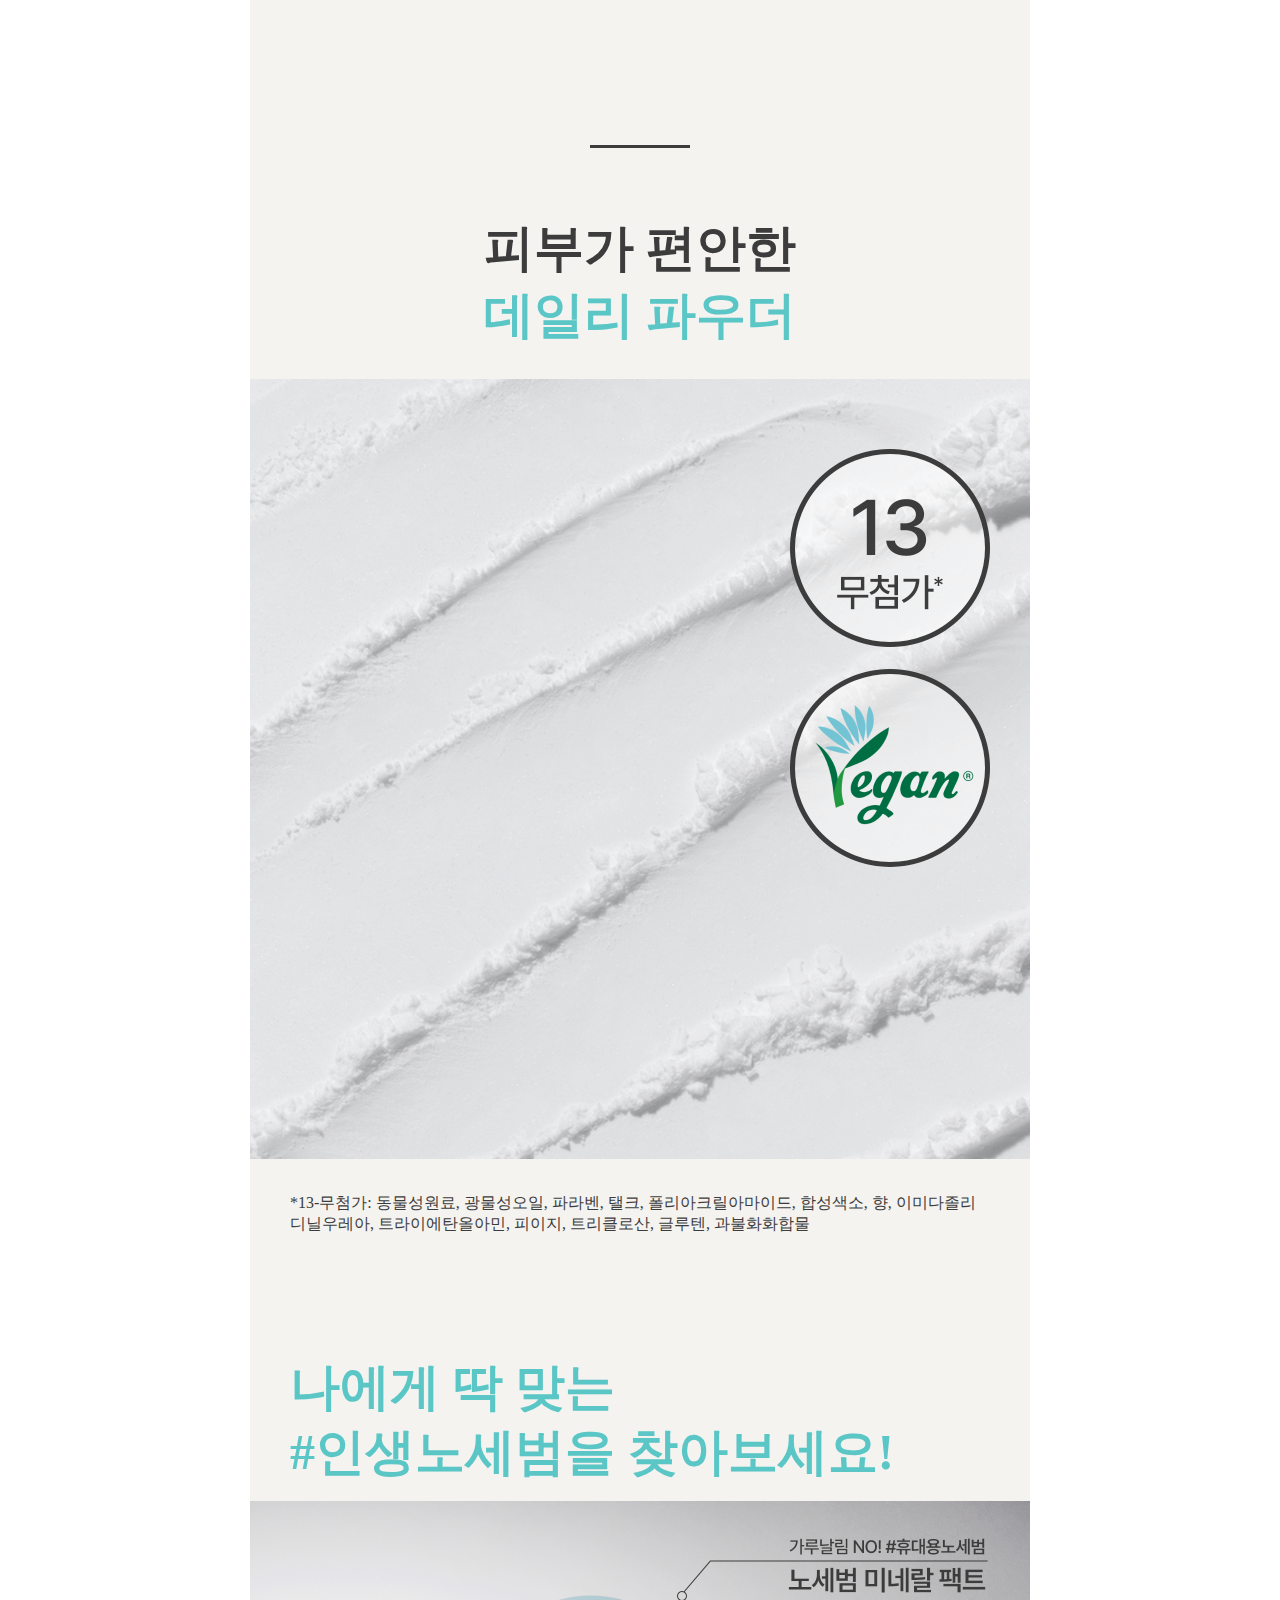
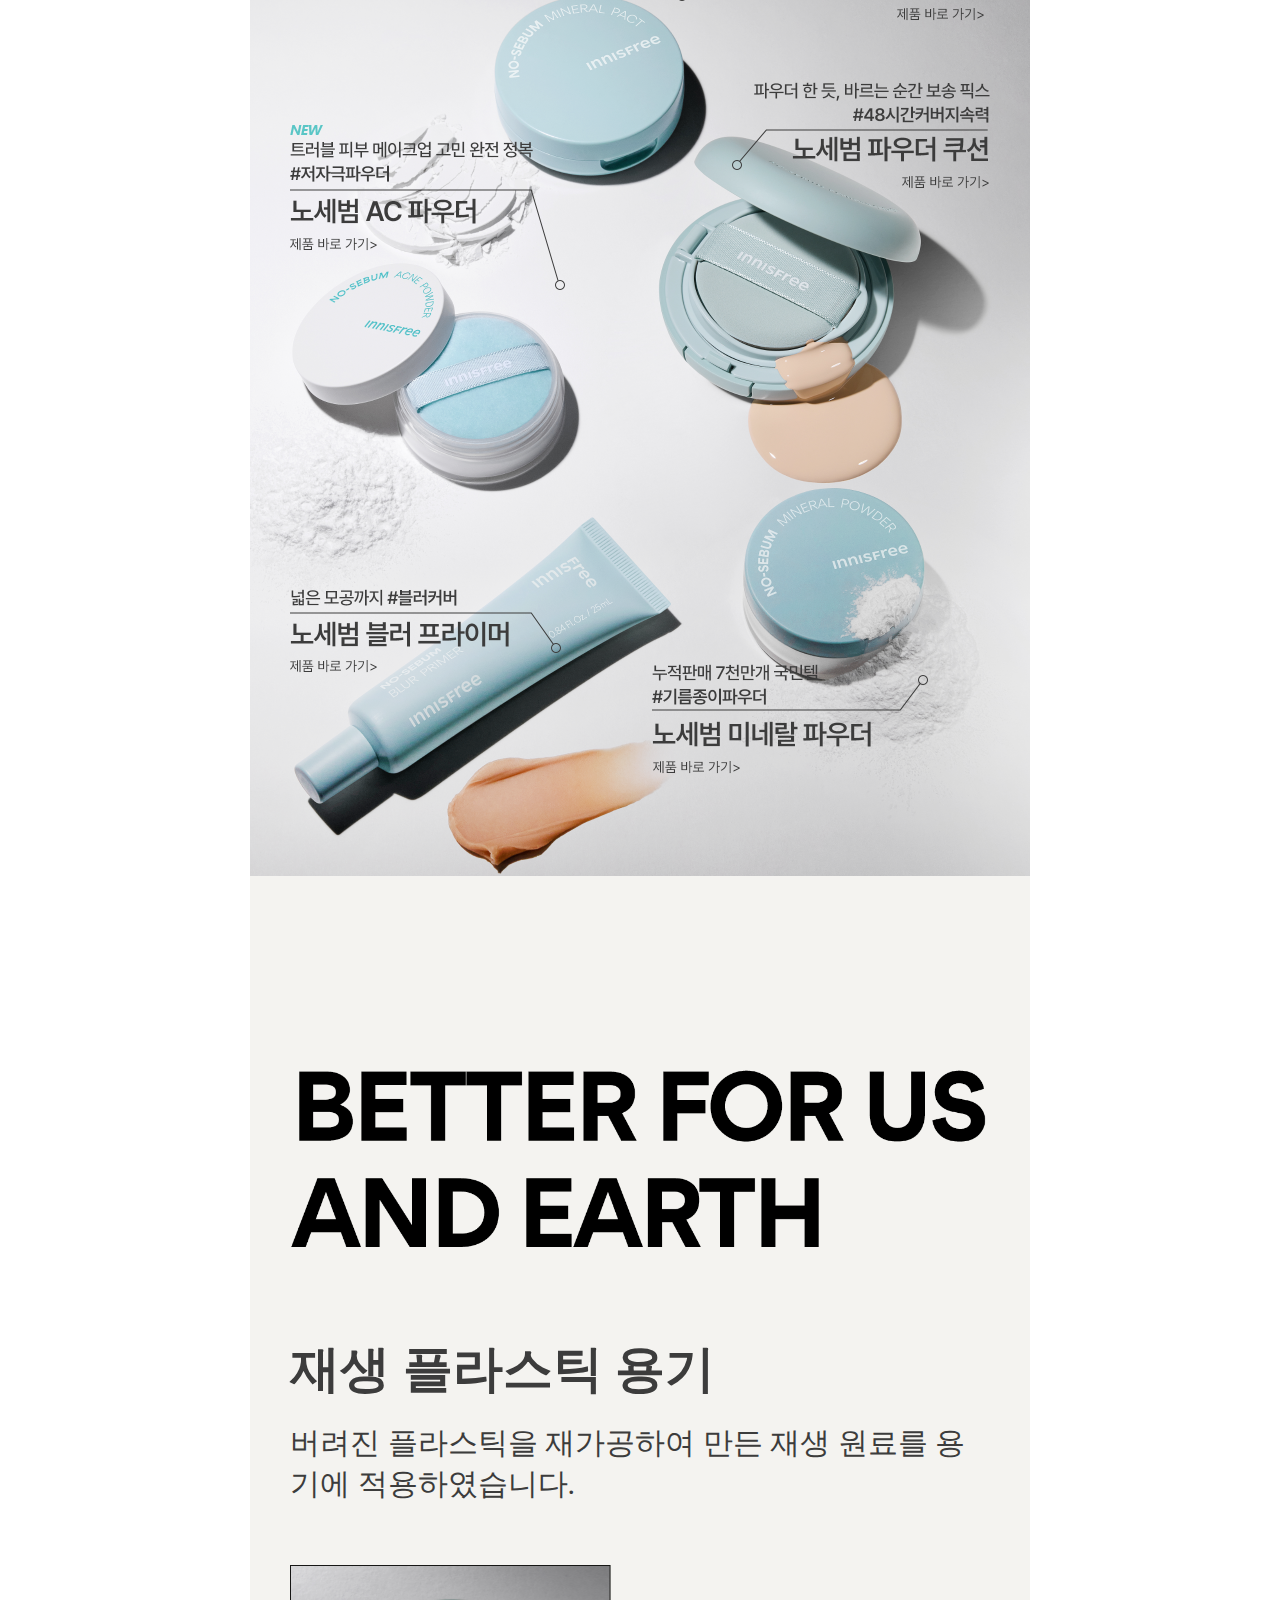
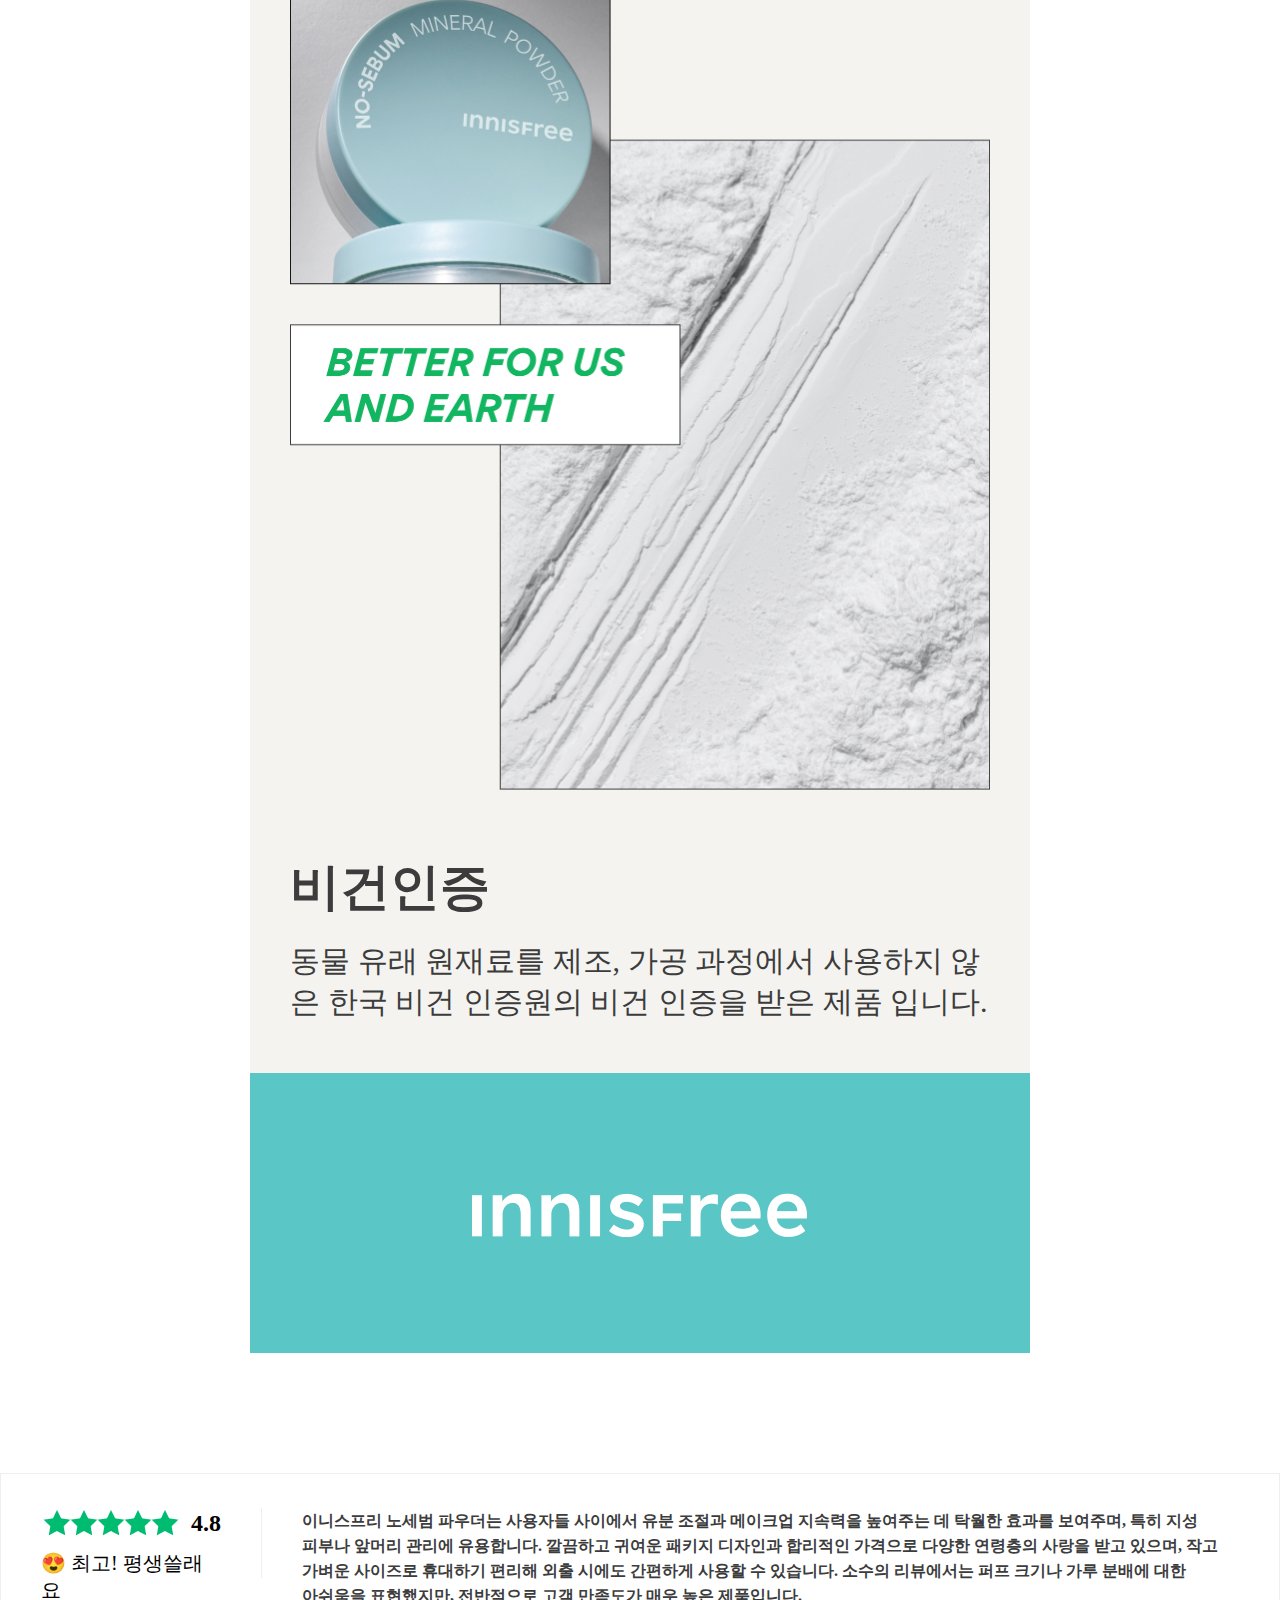
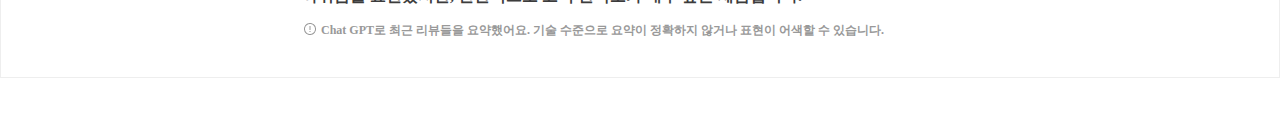
==== commit e0f31caa: "고정형 헤더 완료" ====
--- a/innisfree/index.html
+++ b/innisfree/index.html
@@ -73,7 +73,7 @@
         </div>
     </header>
     <!-- 메뉴 -->
-    <div class="nav_wrap">
+    <div class="nav_wrap contentWidth">
         <div class="nav_inner">
             <button class="category">
                 <span><img src="images/ico_category.png" alt=""></span>
@@ -92,6 +92,37 @@
         </nav>
         <div class="nav_inner about">
             <a href="#">ABOUT</a>
+        </div>
+    </div>
+    <!-- 스크롤 내리면 고정되는 nav -->
+    <div class="nav_wrap fixedNav">
+        <div class="nav_inner fixedLogo">
+            <div>
+                <h1>
+                    <img src="images/logo_innisfree_fixed.png" alt="이니스프리 로고 검정색">
+                </h1>
+            </div>
+            <button class="fixedCategory">
+                <span><img src="images/ico_category.png" alt="햄버거 메뉴 아이콘"></span>
+                카테고리
+            </button>
+        </div>
+        <nav class="nav_inner gnb">
+            <ul class="gnb_list">
+                <li><a href="#">특가</a></li>
+                <li><a href="#">이벤트</a></li>
+                <li><a href="#">베스트</a></li>
+                <li><a href="#">쇼케이스</a></li>
+                <li><a href="#">라이브</a></li>
+                <li><a href="#">FOR ME</a></li>
+            </ul>
+        </nav>
+        <div class="nav_inner icons">
+            <span><a href="#"><img src="images/ico_search24_black.png" alt=""></a></span>
+            <span><a href="#"><img src="images/ico_login24_black.png" alt=""></a></span>
+            <span><a href="#"><img src="images/ico_mypage24_black.png" alt=""></a></span>
+            <span><a href="#"><img src="images/ico_cart24_black.png" alt=""></a></span>
+            <span class="cart_count">0</span>
         </div>
     </div>
     <!-- 서브카테고리 -->
@@ -310,14 +341,14 @@
         <section class="pdt_tabmenu" id="contentWith">
             <div class="tabmenu_wrap">
                 <ul class="tabmenu_inner fs14" id="tabmenu_inner">
-                    <li data-tab="tab1" class="active">상세정보</li>
-                    <li data-tab="tab2" onclick="secMove('2')">리뷰 <span>999+</span></li>
+                    <li data-tab="tab1" class=" active">상세정보</li>
+                    <li data-tab="tab2" onclick="secMove('1')">리뷰 <span>999+</span></li>
                     <li data-tab="tab3">유의사항</li>
-                    <li>문의</li>
+                    <li class="qnaList">문의</li>
                 </ul>
             </div>
         </section>
-        <div class="tabCon_list">
+        <div class="tabCon_wrap">
             <div class="prd_sec tabcon active" id="tab1">
                 <!-- sec01 -->
                 <section class="sec01 w780">
@@ -518,7 +549,7 @@
                 </div>
             </div>
             <!-- 리뷰 -->
-            <section class="review_wrap tabcon active" id="tab2">
+            <section class="review_wrap contentWidth tabcon active" id="tab2">
                 <div class="review_gpt">
                     <div class="review_summary">
                         <div class="review_star fs24">
@@ -544,15 +575,164 @@
                 </div>
             </section>
             <!-- 유의사항 -->
-            <section class="tabcon" id="tab3">
-                유의사항 내용입니다
+            <section class="contWrap contentWidth tabcon" id="tab3">
+                <div class="contTit">
+                    <h4 class="fs18">제품요약정보</h4>
+                    <p class="fs12">책임판매원 : 이니스프리</p>
+                </div>
+                <div class="prdSummary">
+                    <table class="contTable">
+                        <caption>제품요약정보</caption>
+                        <tbody>
+                            <tr>
+                                <th class="fs14">내용물의 용량 또는 중량</th>
+                                <td>5g</td>
+                            </tr>
+                            <tr>
+                                <th class="fs14">제조국</th>
+                                <td>한국</td>
+                            </tr>
+                            <tr>
+                                <th class="fs14">사용기한 또는 개봉 후 사용기간</th>
+                                <td>제조일로부터 36개월 / 개봉후 24개월 (상품 발송일 기준으로 사용기한이 12개월 이상 남은 상품만을 판매합니다)</td>
+                            </tr>
+                            <tr>
+                                <th class="fs14">사용방법</th>
+                                <td></td>
+                            </tr>
+                            <tr>
+                                <th class="fs14">제품 주요 사항</th>
+                                <td></td>
+                            </tr>
+                            <tr>
+                                <th class="fs14">재활용 등급</th>
+                                <td>재활용 우수</td>
+                            </tr>
+                            <tr>
+                                <th class="fs14">화장품법에 따른 기능성 화장품(미백, 주름개선, 자외선 차단제품 등)의 경우 "화장품법에 따른 기능성 화장품 심사(또는 보고)를
+                                    필함"의 문구
+                                </th>
+                                <td></td>
+                            </tr>
+                            <tr>
+                                <th class="fs14">품질보증기준</th>
+                                <td>본 제품에 이상이 있을 경우 공정거래위원회 고시 소비자분쟁해결기준에 의거 보상해 드립니다.</td>
+                            </tr>
+                            <tr>
+                                <th class="fs14">화장품법에 따라 기재ㆍ표시하여야 하는 모든 성분</th>
+                                <td>실리카, 알루미늄전분옥테닐석시네이트, 다이메티콘/비닐다이메티콘크로스폴리머, 카프릴릭/카프릭트라이글리세라이드, 마이카, 메티콘, 에틸헥실글리세린,
+                                    다이메티콘,
+                                    글리세릴카프릴레이트, 미네랄솔트, 토코페롤</td>
+                            </tr>
+                            <tr>
+                                <th class="fs14">사용할 때의 주의사항</th>
+                                <td>[사용할 때의 주의사항] 1&#41; 화장품 사용 시 또는 사용 후 직사광선에 의하여 사용부위가 붉은 반점, 부어오름 또는 가려움증 등의 이상 증상이나
+                                    부작용이 있는
+                                    경우
+                                    전문의 등과 상담할 것 2&#41; 상처가 있는 부위 등에는 사용을 자제할 것 3&#41; 보관 및 취급 시의 주의사항 가&#41; 어린이의 손이 닿지
+                                    않는
+                                    곳에
+                                    보관할 것 나&#41;
+                                    직사광선을 피해서 보관할 것</td>
+                            </tr>
+                            <tr>
+                                <th class="fs14">소비자 상담 관련 전화번호</th>
+                                <td>이니스프리 고객서비스 센터 080-380-0114</td>
+                            </tr>
+                        </tbody>
+                    </table>
+                </div>
+                <div class="shipping1">
+                    <div class="contTit">
+                        <h4 class="fs18">교환/반품 안내</h4>
+                    </div>
+                    <ul class="cont_list fs14">
+                        <li>교환/반품신청은 제품 수령후 7일 이내에 신청해 주세요.</li>
+                        <li>제품불량 및 오배송 등으로 교환/반품신청의 경우 배송비 무료입니다.</li>
+                        <li>고객님의 개인적인 사정에 의한 교환/반품신청은 고객님께서 왕복배송비 5,000원을 부담해 주셔야 교환/환불처리가 가능합니다.</li>
+                        <li class="listB">제일은행 325-20-460048 (주)이니스프리</li>
+                    </ul>
+                </div>
+                <div class="shipping2">
+                    <div class="contTit">
+                        <h4 class="fs18">배송/교환/반품 유의사항</h4>
+                    </div>
+                    <ul class="cont_list fs14">
+                        <li>이니스프리는 CJ 택배를 이용합니다.</li>
+                        <li>증정품 품절시 공지 없이 대체제품이 발송됩니다.</li>
+                        <li>주문번호/주문자/수취인/전화번호가 달라도 배송주소지가 동일 할 경우 자동 묶음 배송 될 수 있습니다.</li>
+                        <li>이벤트 적용 및 증정품 증정은 장바구니에 담아두신 시점과 관계없이 결제 당시 증정품으로 제공됩니다.</li>
+                        <li>교환/반품 신청은 마이페이지 내 주문관리에서 해주세요.</li>
+                        <li>신청 후, 2~3일 이내에 이니스프리 지정 택배사가 직접 방문하여 제품을 수거합니다. 제품 회수 확인 후 교환/반품 처리해 드립니다.<br>
+                            &nbsp; &nbsp;(반송 주소 : 경상북도 김천시 대광동 1000-2번지 아모레퍼시픽 김천물류센터 이니스프리 담당자 : 오연정)</li>
+                        <li>제품 일부 구성품을 분실하셨거나 취급 부주의로 인해 파손/고장/오염된 경우, 교환/반품이 불가능합니다. 받으신 증정품도 함께 반납해 주셔야 합니다. 이점 양해
+                            부탁드립니다.</li>
+                        <li>그 밖에 궁금하신 점이 있으시다면 이니스프리 1:1 고객문의 또는 고객상담실 (080-380-0114)을 이용해주세요. 언제나 친절하고 신속하게
+                            답변드리겠습니다.
+                        </li>
+                    </ul>
+                </div>
+                <div class="etc">
+                    <div class="contTit">
+                        <h4 class="fs18">
+                            <img src="images/ico_notify24.png" alt="">
+                            여기서 잠깐
+                        </h4>
+                    </div>
+                    <ul class="cont_list fs14">
+                        <li>상품에 이상이 있을 경우 공정거래위원회 고시에 의해 보상해 드립니다.
+                        </li>
+                        <li>트러블에 의한 반품 시 의사의 소견서를 첨부해야 하며 기타 제반비용은 고객님이 부담하셔야 합니다. 다만 의사의 소견에 따라 구매 상품의 사용으로 인한 사유가
+                            명백한
+                            경우 소비자분쟁해결 기준에 따릅니다.
+                        </li>
+                    </ul>
+                </div>
             </section>
         </div>
     </main>
 
 
+    <footer></footer>
+
+
+    <!-- 문의 모달창 -->
+    <div class="qna_modal">
+        <div class="modal_con">
+            <div class="modal_tit fs20">
+                <h4>제품문의 작성</h4>
+                <img class="modal_close" src="images/ico_close24_black.png" alt="닫기">
+            </div>
+            <div class="modal_info fs13">
+                <ul>
+                    <li>문의 내역 및 답변은 마이페이지 > 내 상담내역 또는 답변확인에서
+                        확인 가능합니다.</li>
+                    <li>제품문의 처리 시간은 09:00~18:00이며, 문의는 24시간 가능합니다.</li>
+                    <li>제품과 관련 없는 내용, 홍보, 불건전한 내용의 글은 사전 동의 없이
+                        <br>&nbsp;&nbsp;&nbsp;삭제될 수 있습니다.
+                    </li>
+                    <li>제품문의 본문에는 개인정보를 입력하지 말아주세요.
+                        <br>&nbsp;&nbsp;&nbsp;고객정보 보호를 위해 마스킹 처리될 수 있습니다.
+                        <br>&nbsp;&nbsp;&nbsp;(예: 성명, 연락처, 이메일주소, 계좌번호 등)
+                    </li>
+                </ul>
+            </div>
+            <div class="modal_input">
+                <input class="qnatitle fs13" type="text" placeholder="제목을 입력하세요. (최대 30자 이내)">
+                <textarea name="qnacontent" id="qnaContent" placeholder="내용을 입력하세요."></textarea>
+            </div>
+            <div class="modal_btn_wrap">
+                <button type="submit" class="modal_btn">
+                    문의등록
+                </button>
+            </div>
+
+
+            <p></p>
+        </div>
+    </div>
+
     <script src="js/main.js"></script>
 </body>
 
-
 </html>--- a/innisfree/css/style.css
+++ b/innisfree/css/style.css
@@ -10,9 +10,14 @@
     vertical-align: middle;
 }
 
-#contentWith {
+#contentWith,
+.contentWidth {
     max-width: 1280px;
     margin: 0 auto;
+}
+
+caption {
+    display: none;
 }
 
 /*강조 색상*/
@@ -20,7 +25,9 @@
     color: var(--color-sub1);
 }
 
-/* banner-top */
+/***********************************************/
+
+/** banner-top **/
 .banner-top {
     height: 50px;
     line-height: 50px;
@@ -39,7 +46,7 @@
     margin-top: -3px;
 }
 
-/*header */
+/** header **/
 header .innerHeader {
     max-width: 1280px;
     margin: auto;
@@ -83,7 +90,7 @@
     line-height: 50px;
 }
 
-/* header_dire */
+/** header_dire **/
 header .innerHeader .header_dire .dire_btn {
     display: flex;
 }
@@ -115,10 +122,8 @@
     top: 67px;
 }
 
-/* nav */
+/** nav **/
 .nav_wrap {
-    max-width: 1280px;
-    margin: auto;
     display: flex;
     justify-content: space-between;
     align-items: center;
@@ -169,7 +174,55 @@
     text-align: end;
 }
 
-/* section.category */
+/** 고정 nav css **/
+.nav_wrap.fixedNav {
+    padding: 0 5%;
+    height: 75px;
+    background: var(--color_white);
+    position: sticky;
+    margin-top: -240px;
+    top: 0;
+    z-index: 30;
+    box-shadow: 0 5px 10px rgba(0, 0, 0, 0.02);
+}
+
+.nav_wrap.fixedNav .nav_inner.fixedLogo {
+    font-weight: 800;
+    display: flex;
+    align-items: center;
+    gap: 40px;
+}
+
+.nav_wrap.fixedNav .nav_inner.fixedLogo .fixedCategory {
+    display: flex;
+    align-items: center;
+    gap: 5px;
+}
+
+.nav_wrap.fixedNav .nav_inner.icons {
+    display: flex;
+    justify-content: end;
+    gap: 12px;
+}
+
+.nav_wrap.fixedNav .nav_inner.icons .cart_count {
+    display: inline-block;
+    width: 15px;
+    height: 15px;
+    text-align: center;
+    border-radius: 10px;
+    font-size: 10px;
+    line-height: 16px;
+    font-weight: 700;
+    background: var(--color-accent);
+    color: var(--color_white);
+    position: absolute;
+    top: 25px;
+    right: 70px;
+}
+
+
+/** section.category **/
 section.category .sub_category .sub_category_list {
     display: flex;
     align-items: center;
@@ -916,7 +969,7 @@
 /* review */
 
 section.review_wrap {
-    max-width: 1280px;
+    /* max-width: 1280px; */
     margin: 60px auto;
     border: 1px solid var(--color_gray3);
 }
@@ -965,4 +1018,177 @@
     display: inline-block;
     margin-right: 3px;
     margin-top: -3px;
+}
+
+/* 유의사항 */
+section.contWrap {
+    /* max-width: 1280px; */
+    margin: 60px auto;
+}
+
+section.contWrap .contTit {
+    display: flex;
+    justify-content: space-between;
+    align-items: center;
+    font-weight: 700;
+    margin-top: 60px;
+    padding-bottom: 10px;
+    border-bottom: 2px solid var(--color_black);
+}
+
+section.contWrap .contTit>h4 {
+    display: flex;
+    align-items: center;
+    gap: 5px;
+}
+
+section.contWrap .contTit>h4>img {
+    margin-top: -5px;
+}
+
+section.contWrap .contTit>p {
+    color: #999999;
+}
+
+section.contWrap .prdSummary .contTable {
+    border-collapse: collapse;
+}
+
+section.contWrap .prdSummary .contTable>tbody>tr {
+    border-bottom: 1px solid var(--color_gray3);
+}
+
+section.contWrap .prdSummary .contTable>tbody>tr>th {
+    width: 350px;
+    padding: 20px;
+    text-align: start;
+    color: var(--color_darkGray);
+}
+
+section.contWrap .prdSummary .contTable>tbody>tr>td {
+    padding: 20px;
+    word-break: keep-all;
+}
+
+section.contWrap .cont_list>li {
+    margin-top: 10px;
+    color: var(--color_darkGray);
+    position: relative;
+    text-indent: 10px;
+}
+
+section.contWrap .cont_list>li.listB {
+    color: var(--color_black);
+    font-weight: 700;
+}
+
+section.contWrap .cont_list>li::before {
+    content: '';
+    width: 2px;
+    height: 2px;
+    background: var(--color_darkGray);
+    display: block;
+    position: absolute;
+    top: 7px;
+}
+
+section.contWrap .cont_list>li:first-child {
+    margin-top: 20px;
+}
+
+/* 문의 모달 창 */
+.qna_modal {
+    position: fixed;
+    justify-content: center;
+    top: 0;
+    left: 0;
+    width: 100%;
+    height: 100%;
+    background-color: rgba(0, 0, 0, 0.4);
+    z-index: 20;
+}
+
+.qna_modal .modal_con {
+    position: absolute;
+    background: var(--color_white);
+    width: 500px;
+    top: 50%;
+    left: 50%;
+    transform: translate(-50%, -50%);
+}
+
+.qna_modal .modal_con .modal_tit {
+    height: 65px;
+    display: flex;
+    justify-content: space-between;
+    align-items: center;
+    font-weight: 700;
+    padding: 0 20px;
+    border-bottom: 1px solid var(--color_gray3);
+}
+
+.qna_modal .modal_con .modal_tit img {
+    cursor: pointer;
+}
+
+.qna_modal .modal_con .modal_info {
+    padding: 30px;
+    color: var(--color_darkGray);
+}
+
+.qna_modal .modal_con .modal_info>ul>li {
+    margin-top: 10px;
+    position: relative;
+    text-indent: 10px;
+}
+
+.qna_modal .modal_con .modal_info>ul>li::before {
+    position: absolute;
+    display: block;
+    content: '';
+    width: 2px;
+    height: 2px;
+    background: var(--color_darkGray);
+    top: 5px;
+}
+
+.qna_modal .modal_con .modal_info>ul>li:last-child {
+    color: #bd1e31;
+}
+
+.qna_modal .modal_con .modal_input {
+    padding: 30px;
+    display: flex;
+    flex-direction: column;
+    gap: 20px;
+}
+
+.qna_modal .modal_con .modal_input .qnatitle {
+    border: 1px solid var(--color_gray3);
+    padding: 15px 10px;
+}
+
+.qna_modal .modal_con .modal_input #qnaContent {
+    border: 1px solid var(--color_gray3);
+    height: 160px;
+    padding: 20px 15px;
+    resize: none;
+}
+
+.qna_modal .modal_con .modal_input .qnatitle:focus,
+.qna_modal .modal_con .modal_input #qnaContent:focus {
+    outline: none;
+}
+
+.qna_modal .modal_con .modal_btn_wrap {
+    padding: 30px;
+}
+
+.qna_modal .modal_con .modal_btn {
+    width: 100%;
+    height: 60px;
+    background: var(--color-accent);
+    color: var(--color_white);
+    text-align: center;
+    font-weight: 700;
 }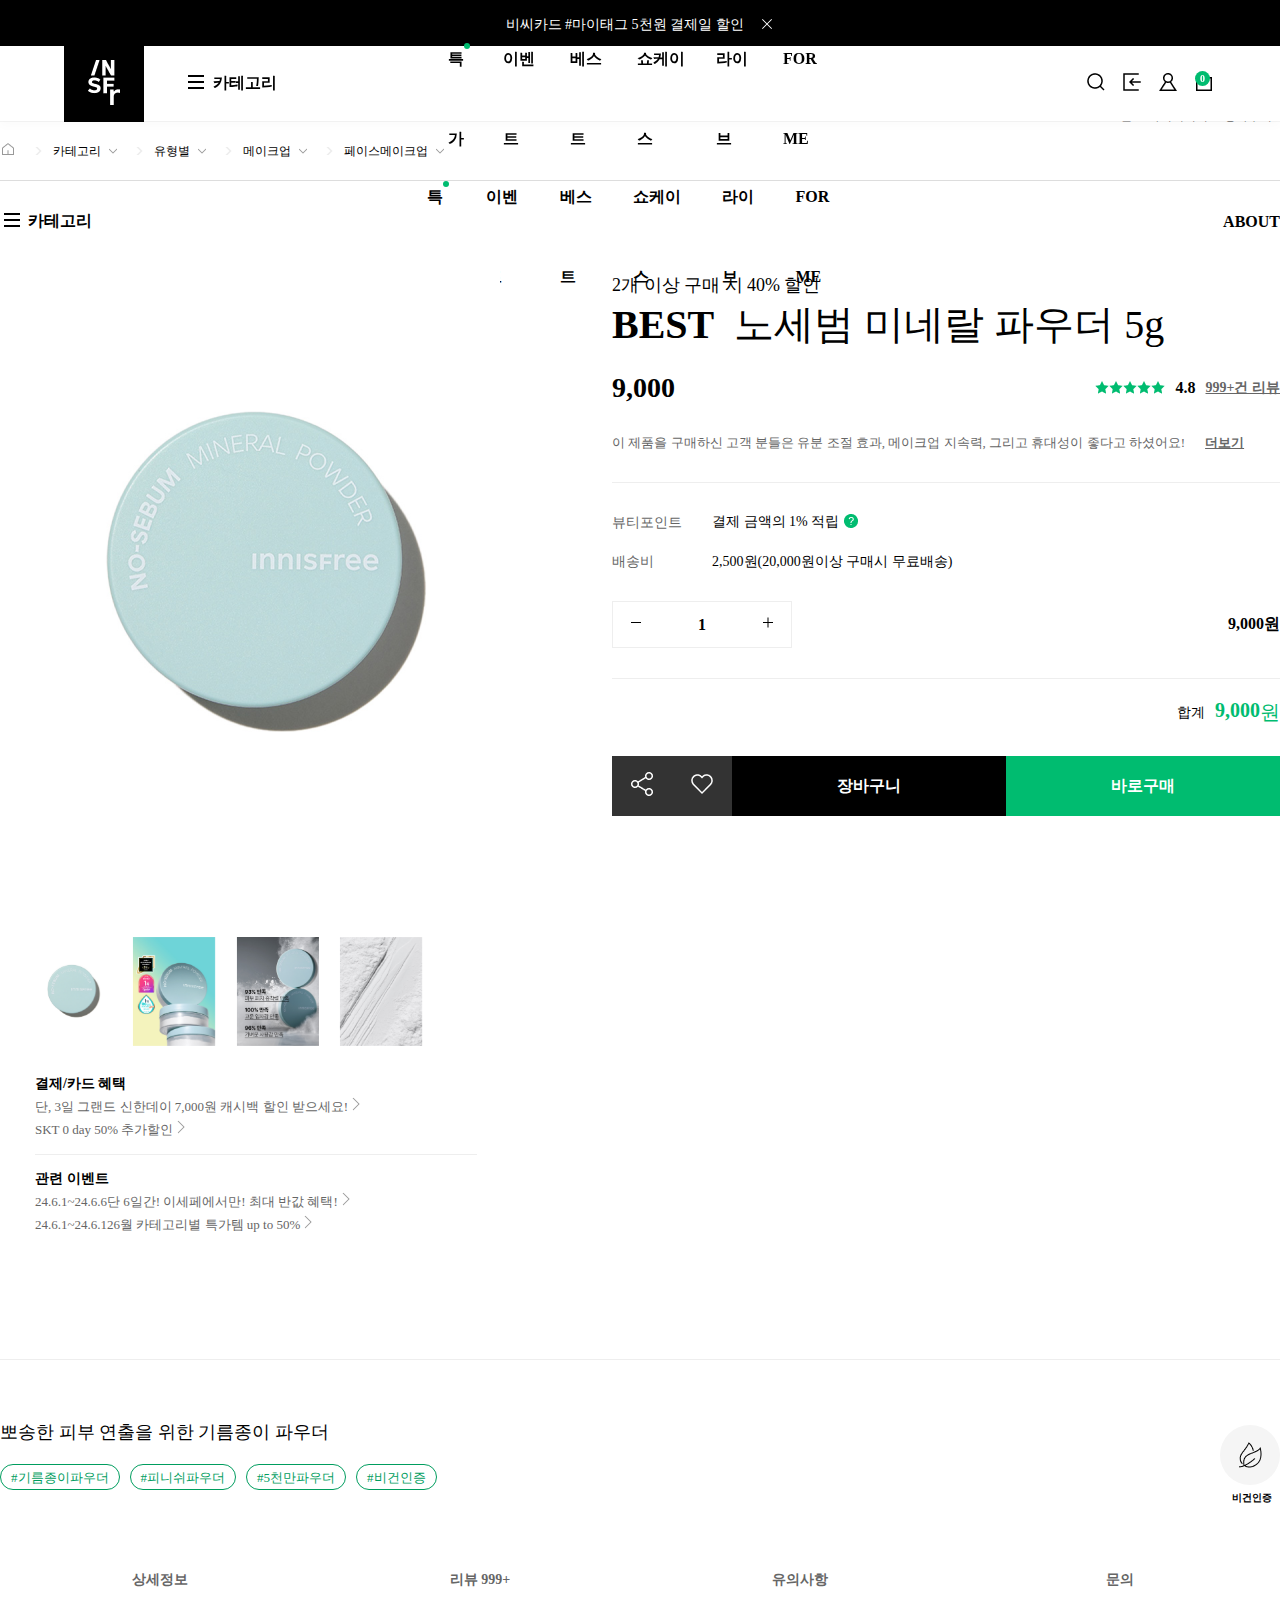
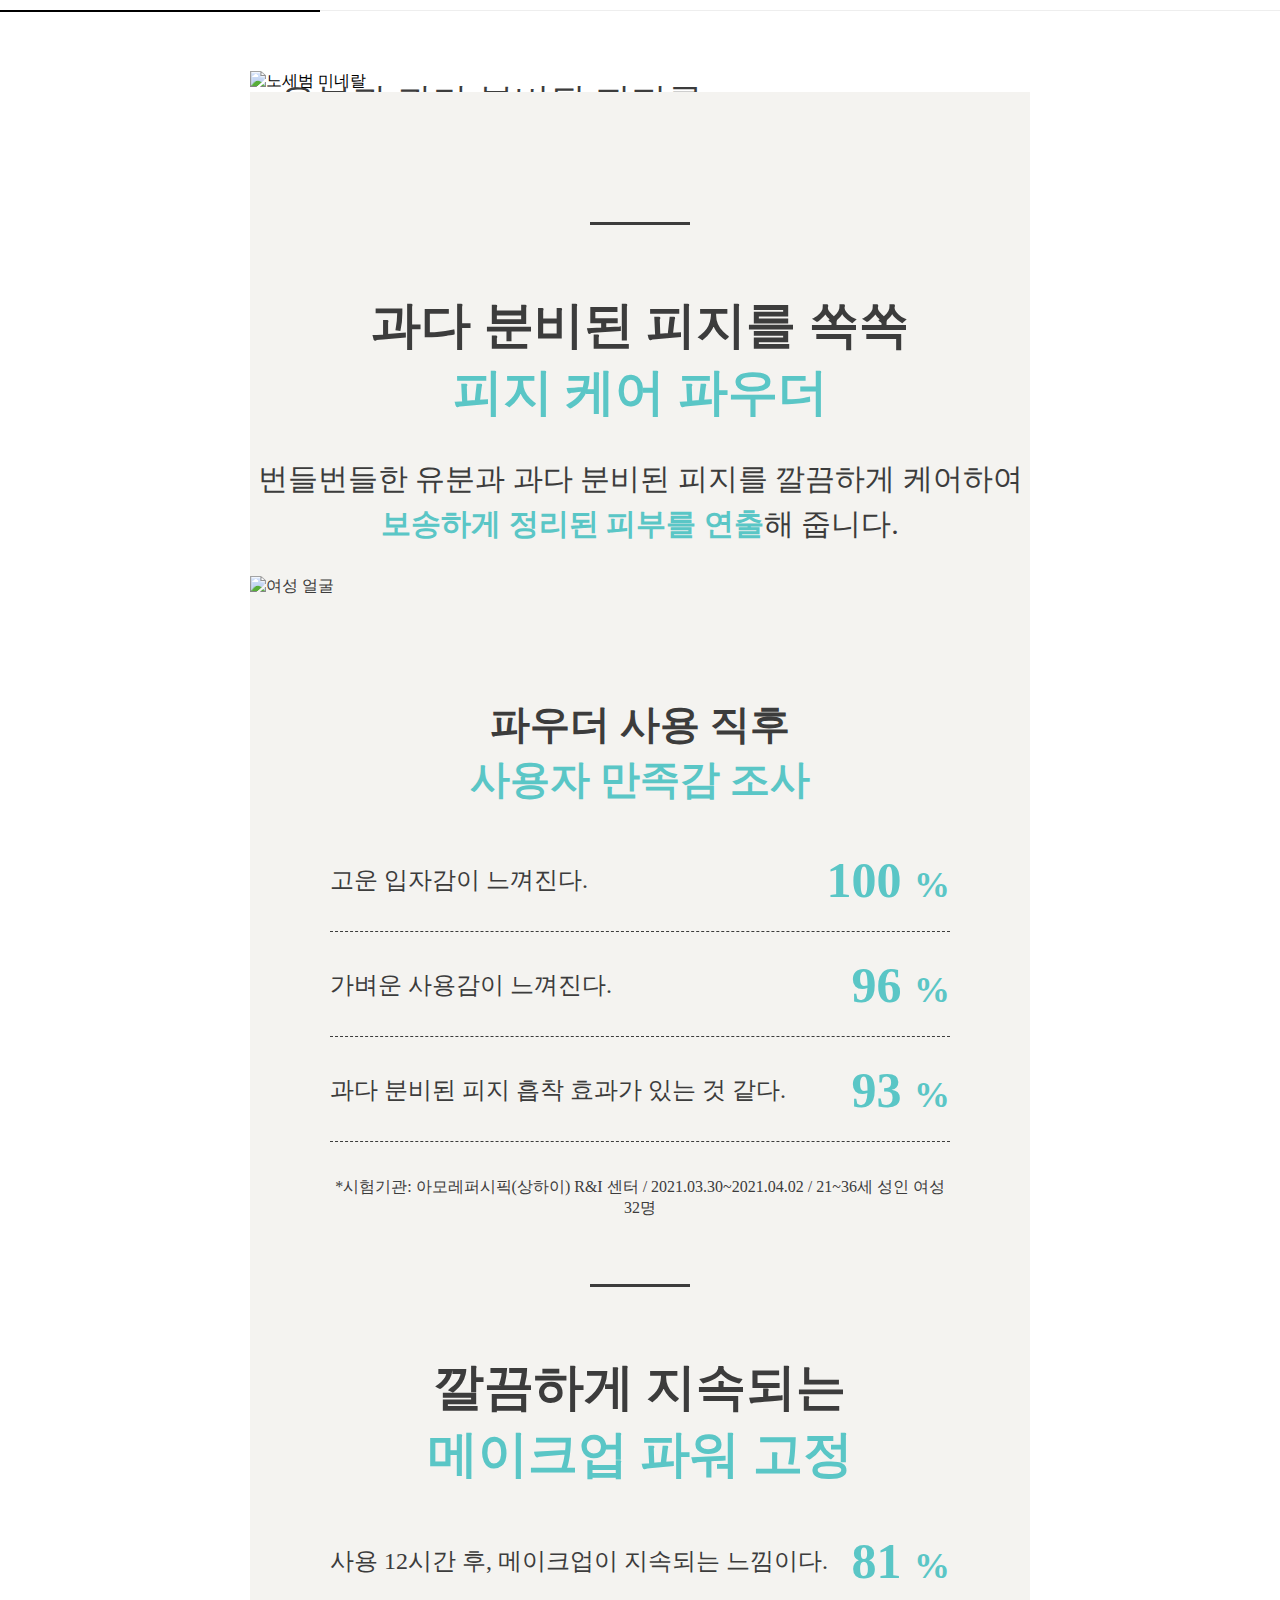
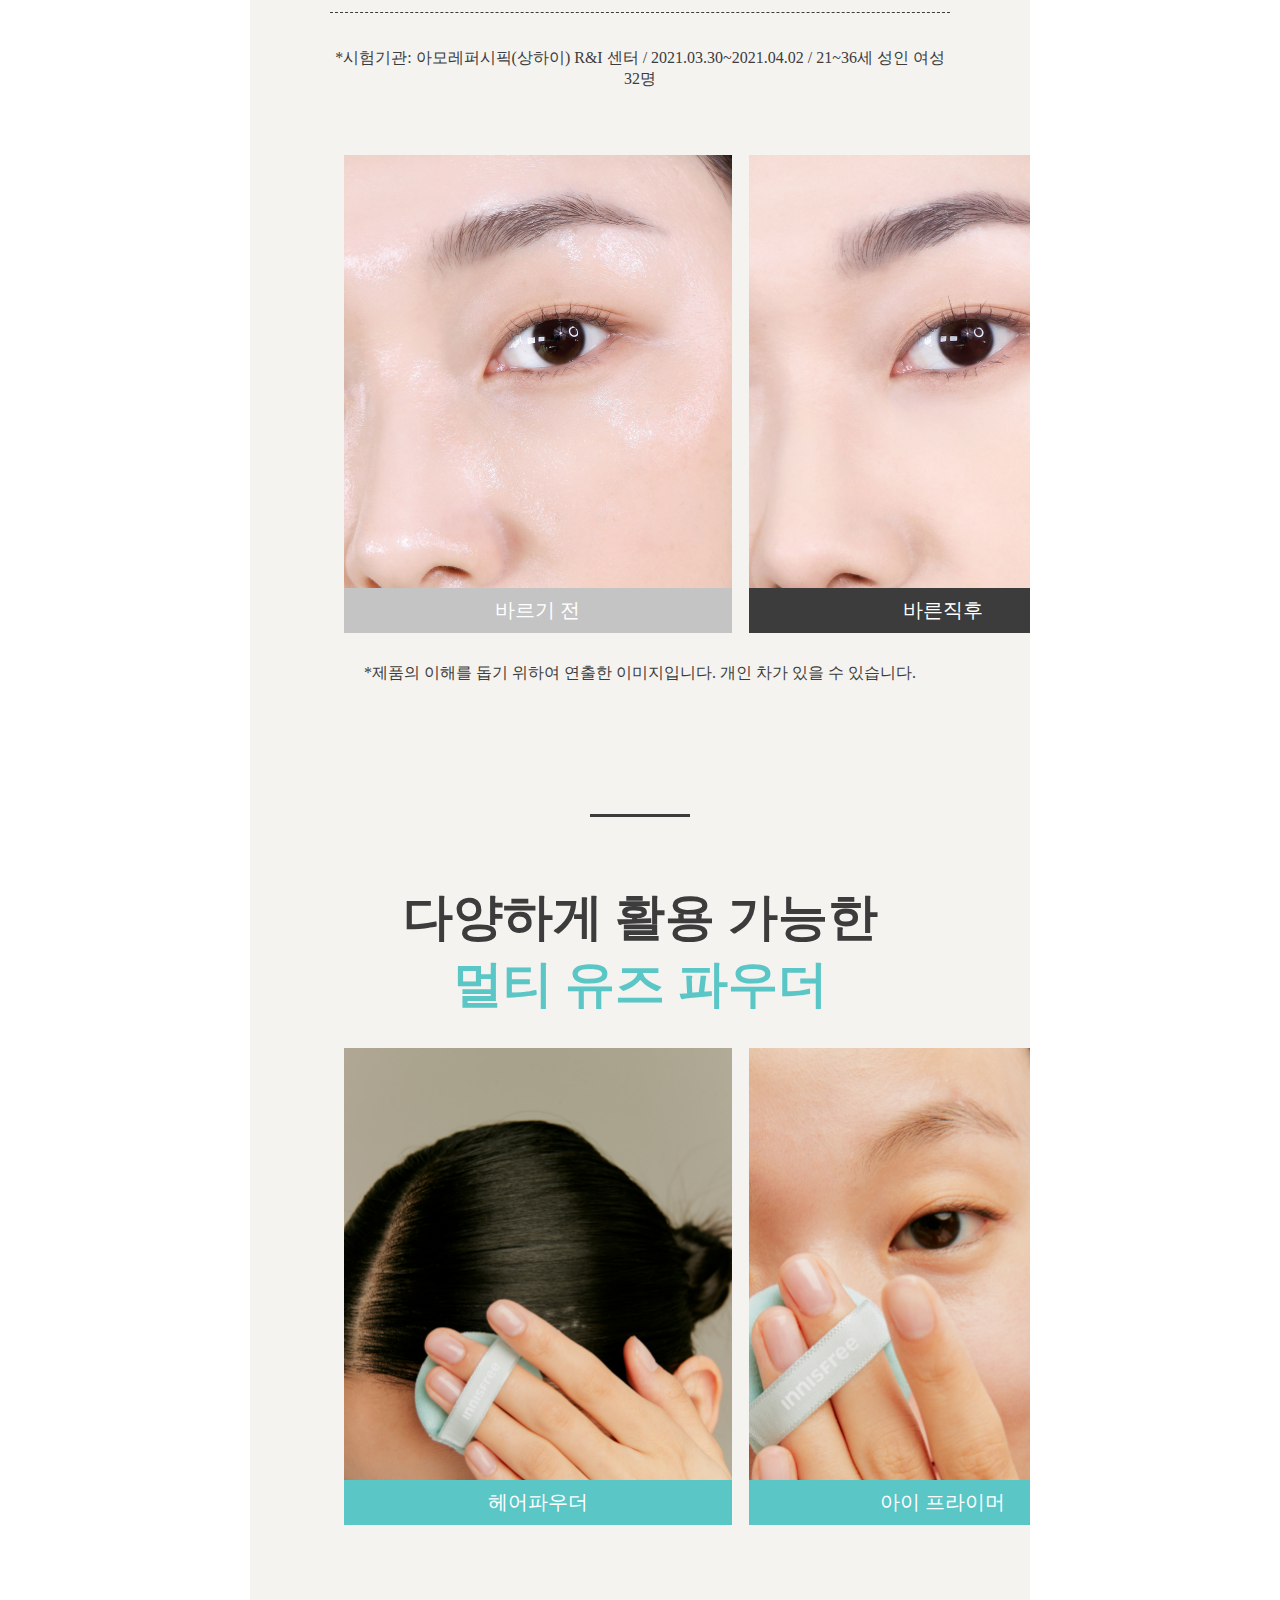
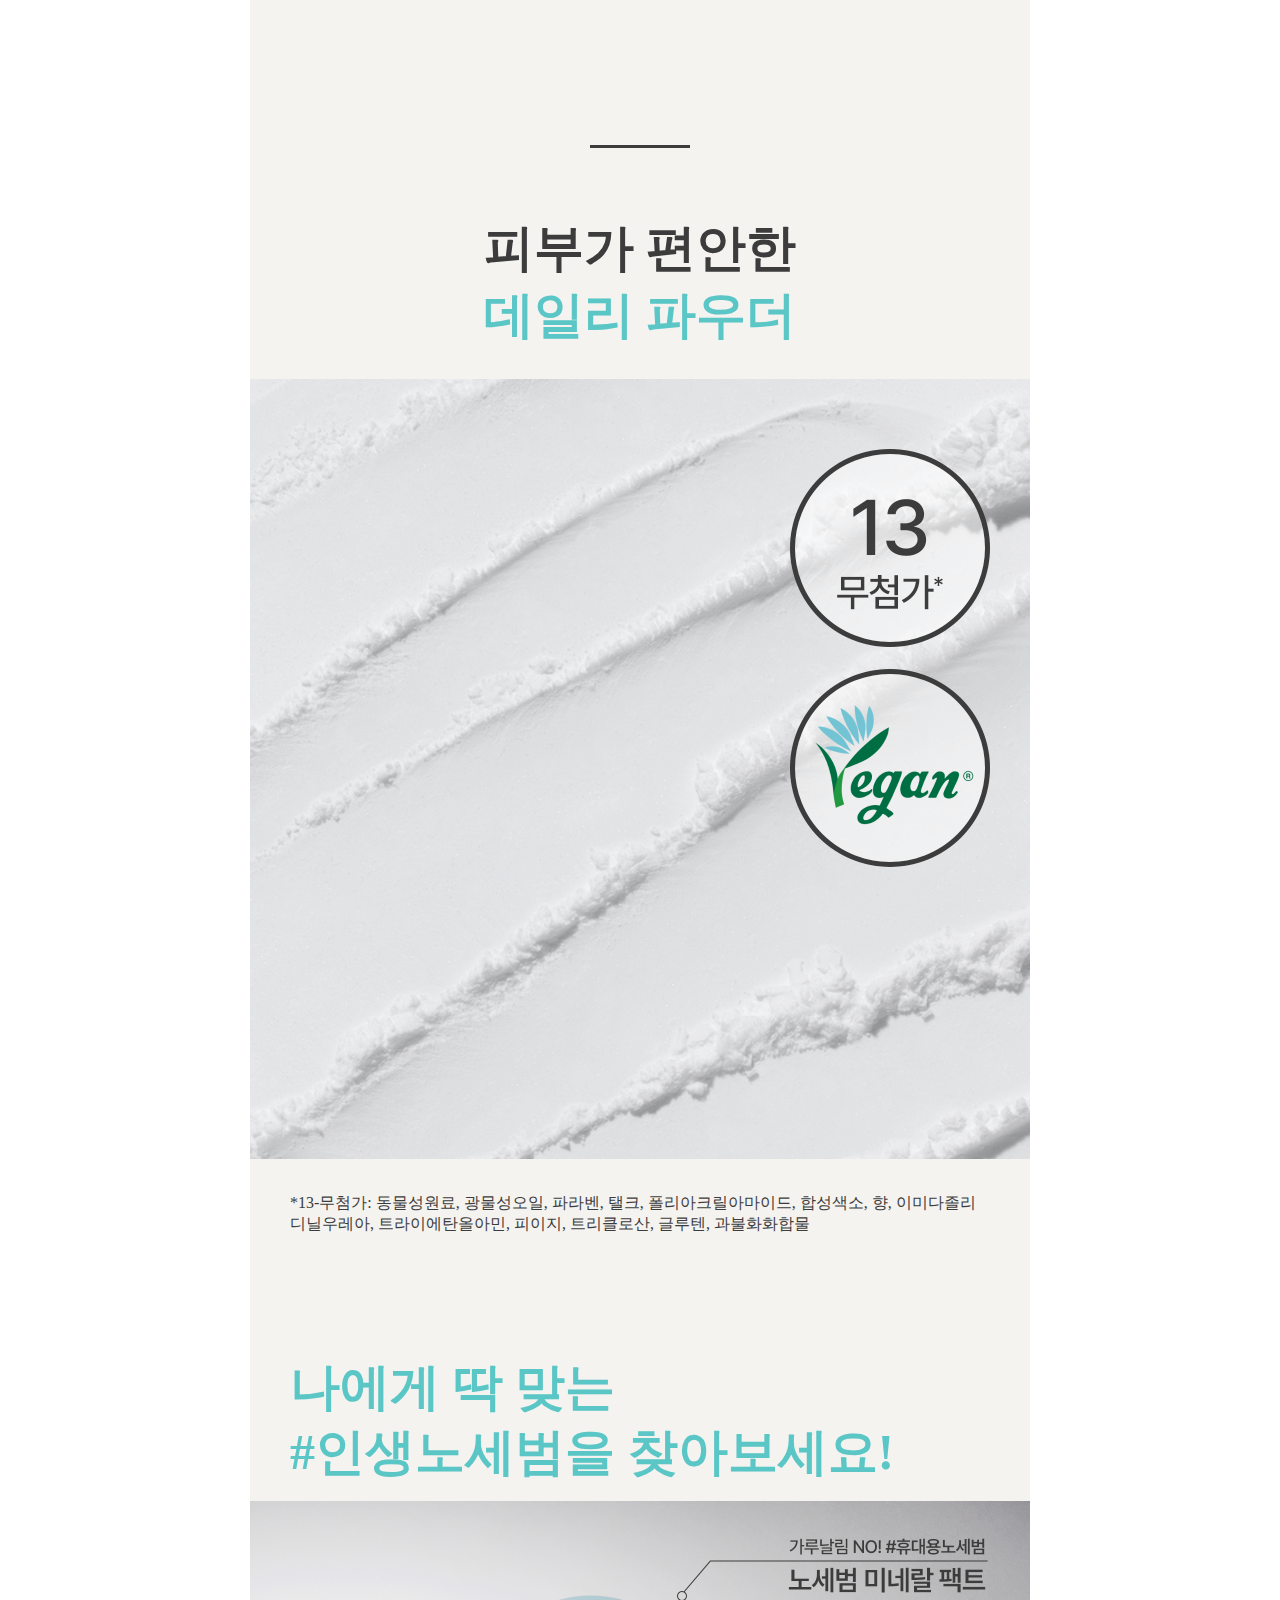
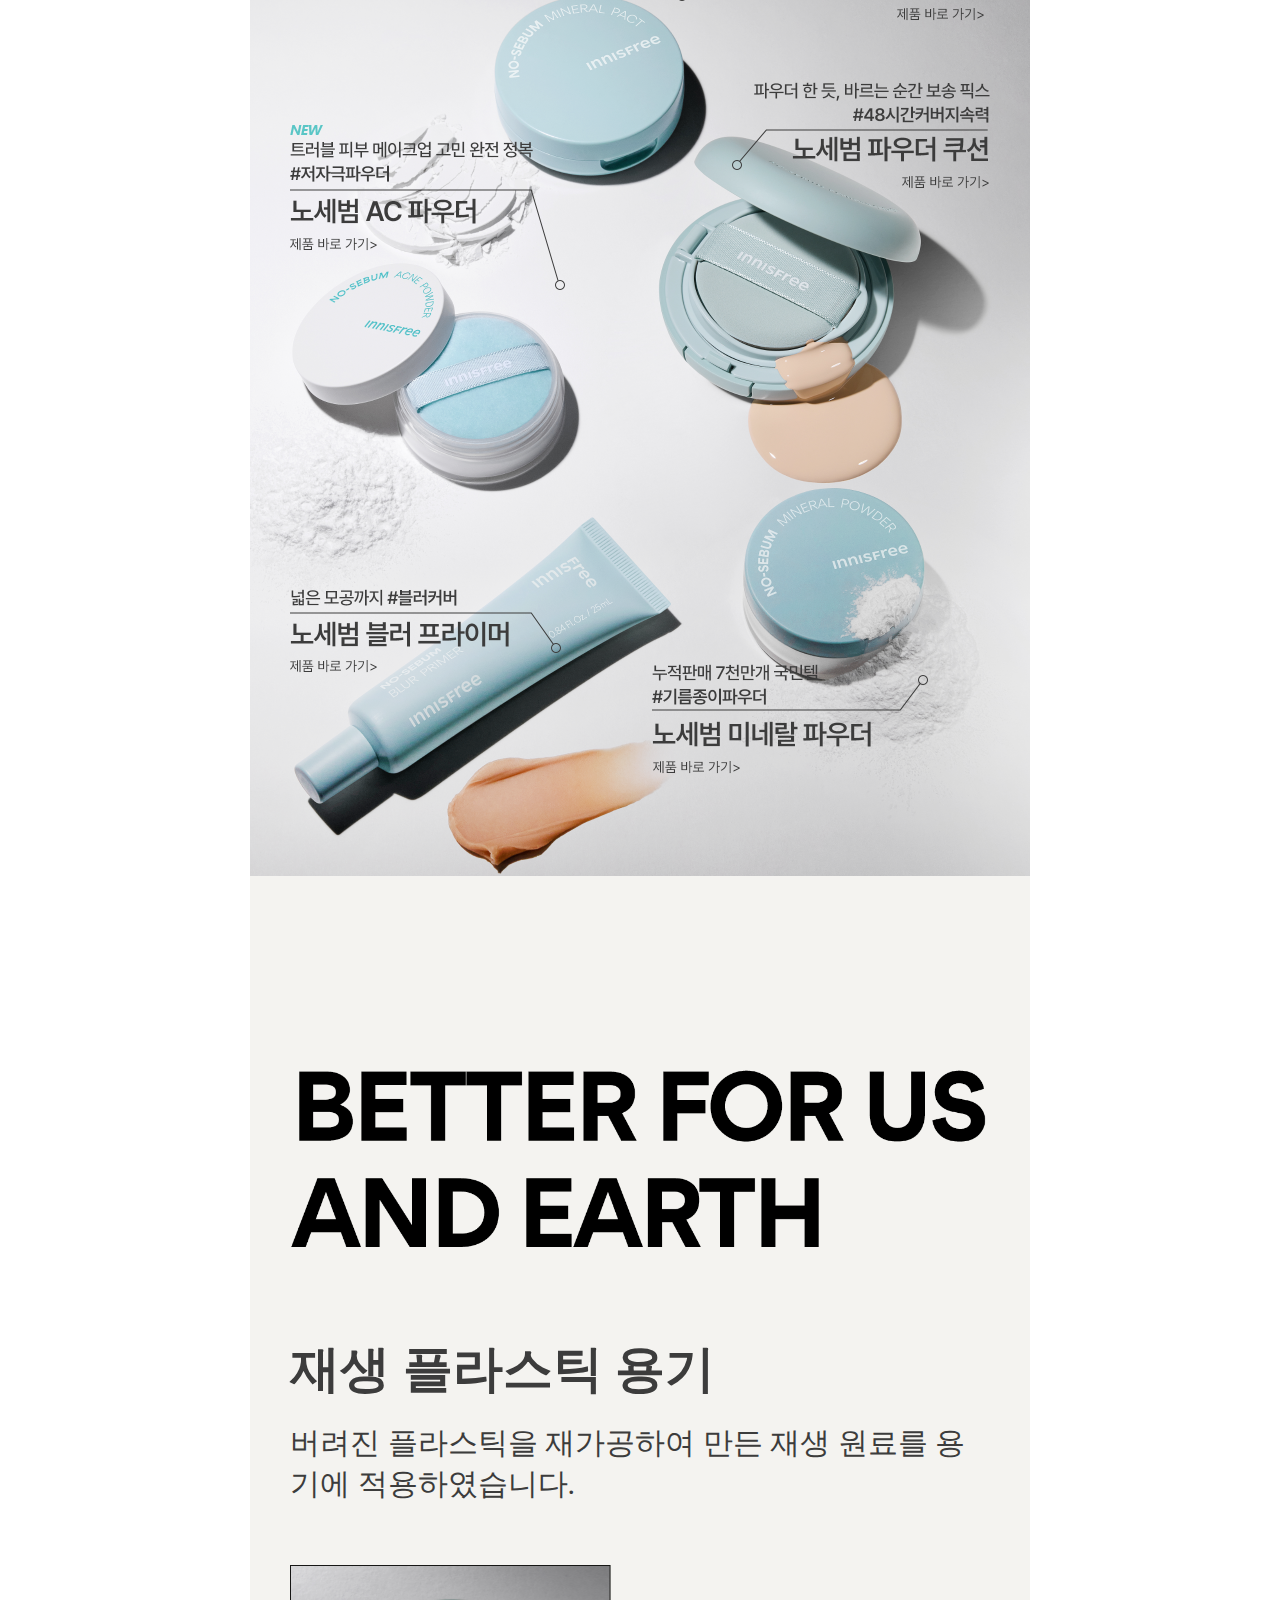
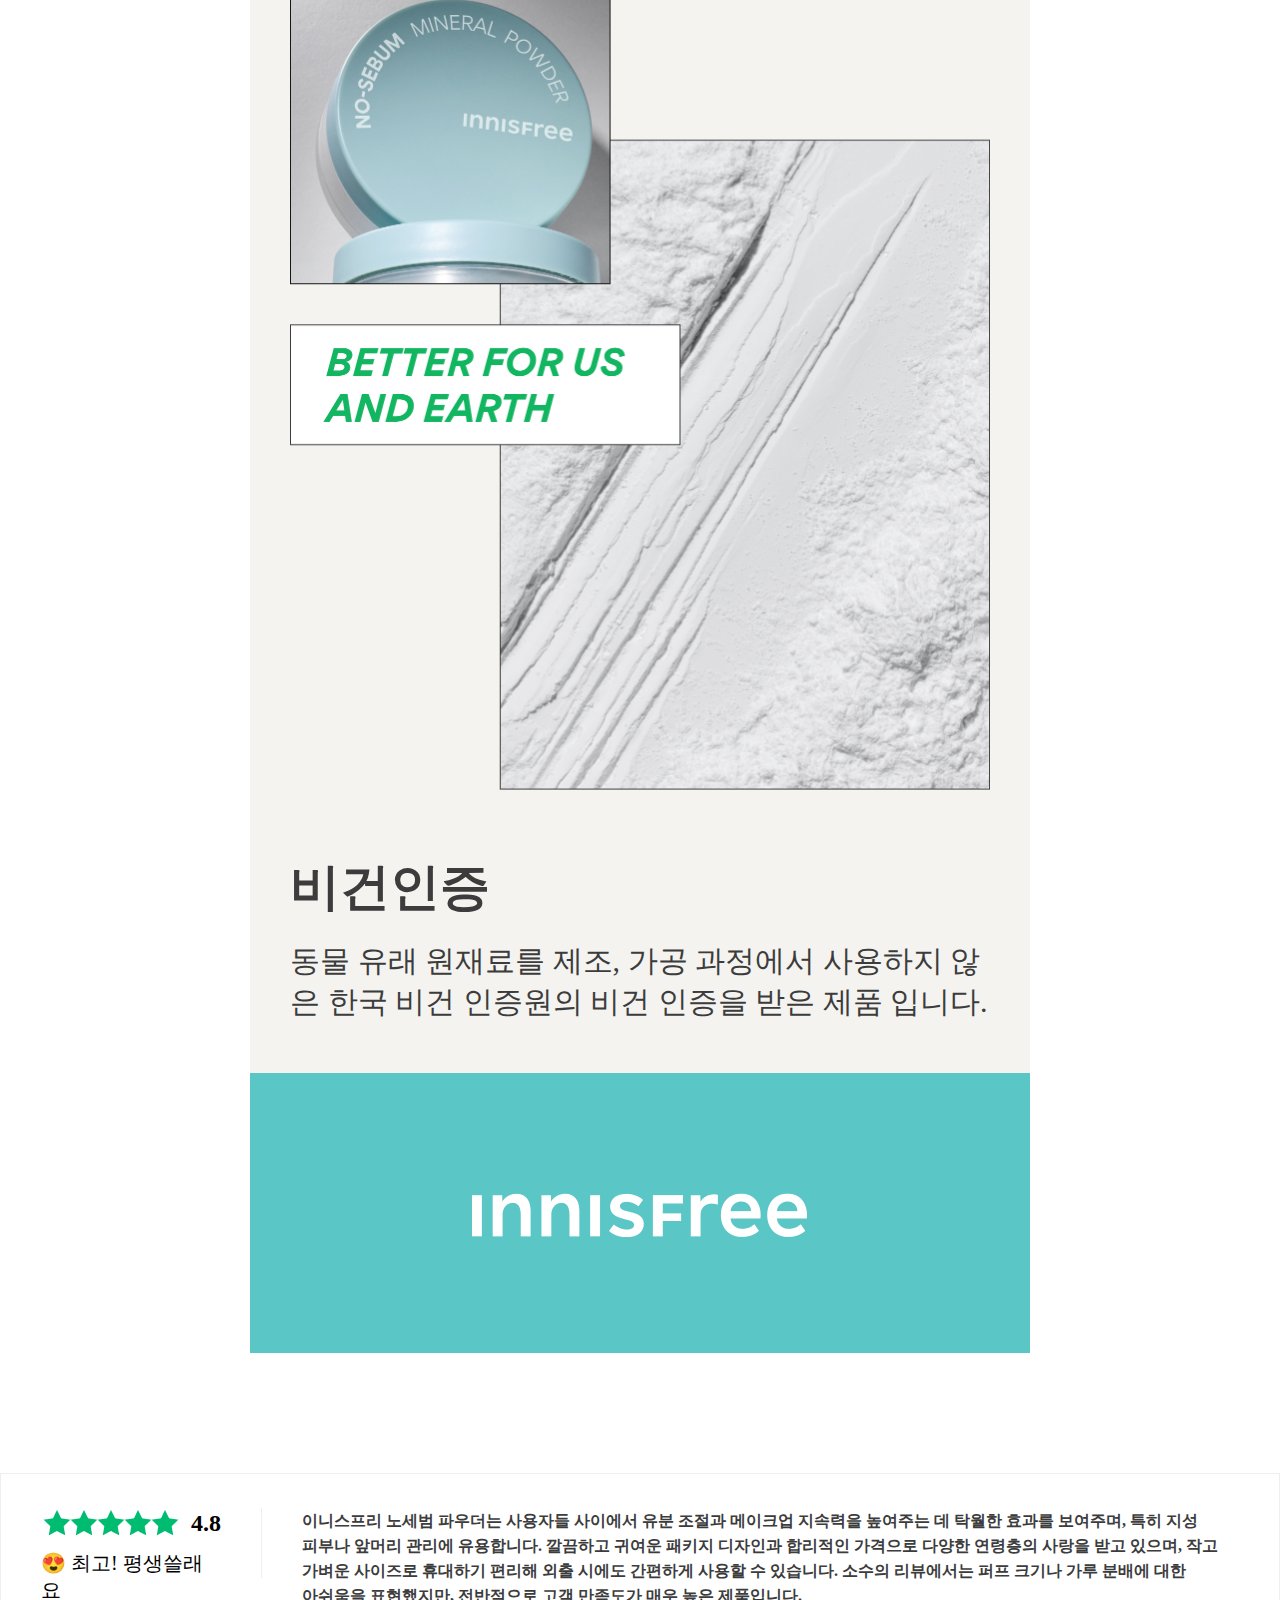
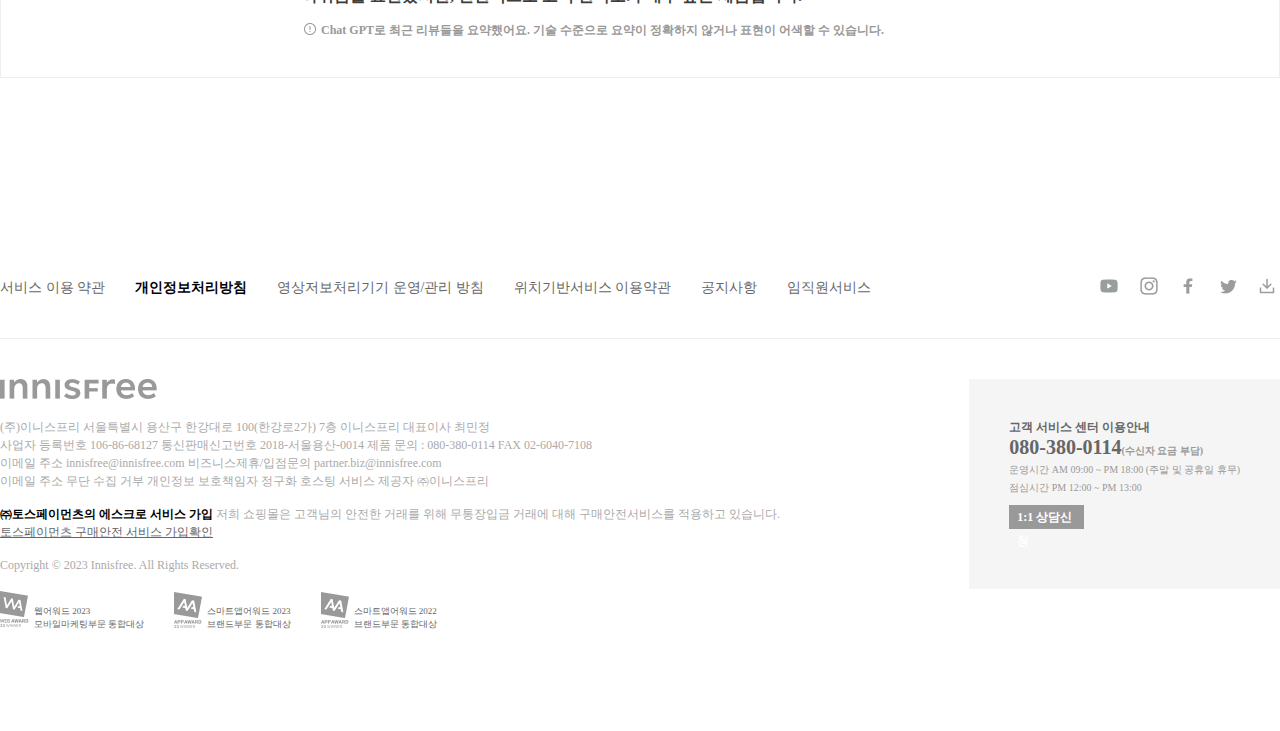
==== commit f6c0781e: "footer 완료" ====
--- a/innisfree/index.html
+++ b/innisfree/index.html
@@ -691,9 +691,81 @@
             </section>
         </div>
     </main>
-
-
-    <footer></footer>
+    <!-- footer -->
+    <footer class="contentWidth">
+        <div class="f_box1 fs14">
+            <ul class="customerSevice">
+                <li>서비스 이용 약관</li>
+                <li><b>개인정보처리방침</b></li>
+                <li>영상저보처리기기 운영/관리 방침</li>
+                <li>위치기반서비스 이용약관</li>
+                <li>공지사항</li>
+                <li>임직원서비스</li>
+            </ul>
+            <div class="snsIcons">
+                <span><a href="#"><img src="images/ico_youtube.png" alt="유튜브"></a></span>
+                <span><a href="#"><img src="images/ico_instagram.png" alt="인스타그램"></a></span>
+                <span><a href="#"><img src="images/ico_facebook.png" alt="페이스북"></a></span>
+                <span><a href="#"><img src="images/ico_twitter.png" alt="트위터"></a></span>
+                <span><a href="#"><img src="images/ico_app.png" alt="앱 다운로드"></a></span>
+            </div>
+        </div>
+        <div class="f_box2">
+            <div class="f_con fs12">
+                <h1><a href="#"><img src="images/logo_footer.png" alt="이니스프리 로고"></a></h1>
+                <p>
+                    (주)이니스프리 서울특별시 용산구 한강대로 100(한강로2가) 7층 이니스프리 대표이사 최민정<br>
+                    사업자 등록번호 106-86-68127 통신판매신고번호 2018-서울용산-0014 제품 문의 : 080-380-0114 FAX 02-6040-7108<br>
+                    이메일 주소 innisfree@innisfree.com 비즈니스제휴/입점문의 partner.biz@innisfree.com<br>
+                    이메일 주소 무단 수집 거부 개인정보 보호책임자 정구화 호스팅 서비스 제공자 ㈜이니스프리
+                </p>
+                <p>
+                    <b>㈜토스페이먼츠의 에스크로 서비스 가입</b> 저희 쇼핑몰은 고객님의 안전한 거래를 위해 무통장입금 거래에 대해 구매안전서비스를 적용하고 있습니다.<br>
+                    <a href="#" class="f_conLink">토스페이먼츠 구매안전 서비스 가입확인</a>
+                </p>
+                <p>
+                    Copyright © 2023 Innisfree. All Rights Reserved.
+                </p>
+            </div>
+            <div class="contact">
+                <h3 class="fs20">
+                    <p class="fs12">고객 서비스 센터 이용안내</p>
+                    080-380-0114<span>(수신자 요금 부담)</span>
+                </h3>
+                <span>운영시간 AM 09:00 ~ PM 18:00 (주말 및 공휴일 휴무)<br>
+                    점심시간 PM 12:00 ~ PM 13:00
+                </span>
+                <div class="contactBtn fs12">
+                    <button><a href="#">1:1 상담신청</a></button>
+                </div>
+            </div>
+        </div>
+        <div class="f_box3">
+            <div class="awards fs09">
+                <div class="awards_img">
+                    <img src="images/ico_award_w2023.png" alt="웹어워드 2023">
+                    <span>
+                        웹어워드 2023<br>
+                        모바일마케팅부문 통합대상
+                    </span>
+                </div>
+                <div class="awards_img">
+                    <img src="images/ico_award_s2023.png" alt="스마트앱어워드 2023">
+                    <span>
+                        스마트앱어워드 2023<br>
+                        브랜드부문 통합대상
+                    </span>
+                </div>
+                <div class="awards_img">
+                    <img src="images/ico_award_s2023.png" alt="스마트앱어워드 2022">
+                    <span>
+                        스마트앱어워드 2022<br>
+                        브랜드부문 통합대상
+                    </span>
+                </div>
+            </div>
+        </div>
+    </footer>
 
 
     <!-- 문의 모달창 -->
--- a/innisfree/css/global.css
+++ b/innisfree/css/global.css
@@ -18,6 +18,10 @@
 
 
     /* font-size */
+    .fs09 {
+        font-size: 0.563rem;
+    }
+
     .fs12 {
         font-size: 0.75rem;
     }
--- a/innisfree/css/style.css
+++ b/innisfree/css/style.css
@@ -598,6 +598,7 @@
 }
 
 /* 상세정보 위 탭메뉴 */
+
 section.pdt_tabmenu .tabmenu_wrap {
     border-bottom: 1px solid var(--color_gray3);
 }
@@ -609,6 +610,14 @@
     justify-content: space-between;
     align-items: center;
     cursor: pointer;
+}
+
+section.pdt_tabmenu .tabmenu_wrap .tabmenu_inner.sticky {
+    width: 1280px;
+    background: var(--color_white);
+    position: fixed;
+    top: 75px;
+    z-index: 20;
 }
 
 section.pdt_tabmenu .tabmenu_wrap .tabmenu_inner>li {
@@ -1191,4 +1200,112 @@
     color: var(--color_white);
     text-align: center;
     font-weight: 700;
+}
+
+/* * footer * */
+footer {
+    padding: 100px 0;
+}
+
+footer .f_box1 {
+    display: flex;
+    justify-content: space-between;
+    align-items: center;
+    border-bottom: 1px solid var(--color_gray3);
+}
+
+footer .f_box1 .customerSevice {
+    height: 100px;
+    line-height: 100px;
+    display: flex;
+    justify-content: space-between;
+    gap: 30px;
+    color: var(--color_darkGray);
+}
+
+footer .f_box1 .customerSevice>li>b {
+    color: var(--color_black);
+    font-weight: 700;
+}
+
+footer .f_box1 .snsIcons>span {
+    display: inline-block;
+    margin-right: 10px;
+}
+
+footer .f_box1 .snsIcons>span:last-child {
+    margin-right: 0;
+}
+
+footer .f_box2 {
+    padding-top: 40px;
+    display: flex;
+    justify-content: space-between;
+}
+
+footer .f_box2 .f_con>p {
+    margin: 15px 0;
+    color: #AAAAAA;
+    line-height: 18px;
+}
+
+footer .f_box2 .f_con>p>b {
+    color: var(--color_black);
+    font-weight: 700;
+}
+
+footer .f_box2 .f_con>p .f_conLink {
+    text-decoration: underline;
+    color: var(--color_darkGray);
+}
+
+footer .f_box2 .contact {
+    background: var(--color_gray4);
+    padding: 40px 40px 45px;
+    color: var(--color_darkGray);
+}
+
+footer .f_box2 .contact>h3 {
+    font-weight: 700;
+    color: var(--color_darkGray);
+}
+
+footer .f_box2 .contact>h3>span,
+footer .f_box2 .contact span {
+    color: #999;
+    font-size: 10px;
+    line-height: 14px;
+}
+
+footer .f_box2 .contact .contactBtn {
+    width: 75px;
+    height: 24px;
+    padding: 0 8px;
+    margin-top: 10px;
+    line-height: 24px;
+    background: #999999;
+    color: var(--color_white);
+    font-weight: 700;
+}
+
+footer .f_box2 .contact .contactBtn>a {
+    display: inline-block;
+}
+
+footer .f_box3 .awards {
+    display: flex;
+    align-items: center;
+}
+
+footer .f_box3 .awards .awards_img {
+    display: flex;
+    align-items: center;
+    margin-right: 30px;
+    color: var(--color_darkGray);
+}
+
+footer .f_box3 .awards .awards_img>span {
+    display: inline-block;
+    padding-left: 5px;
+    margin-top: 16px;
 }